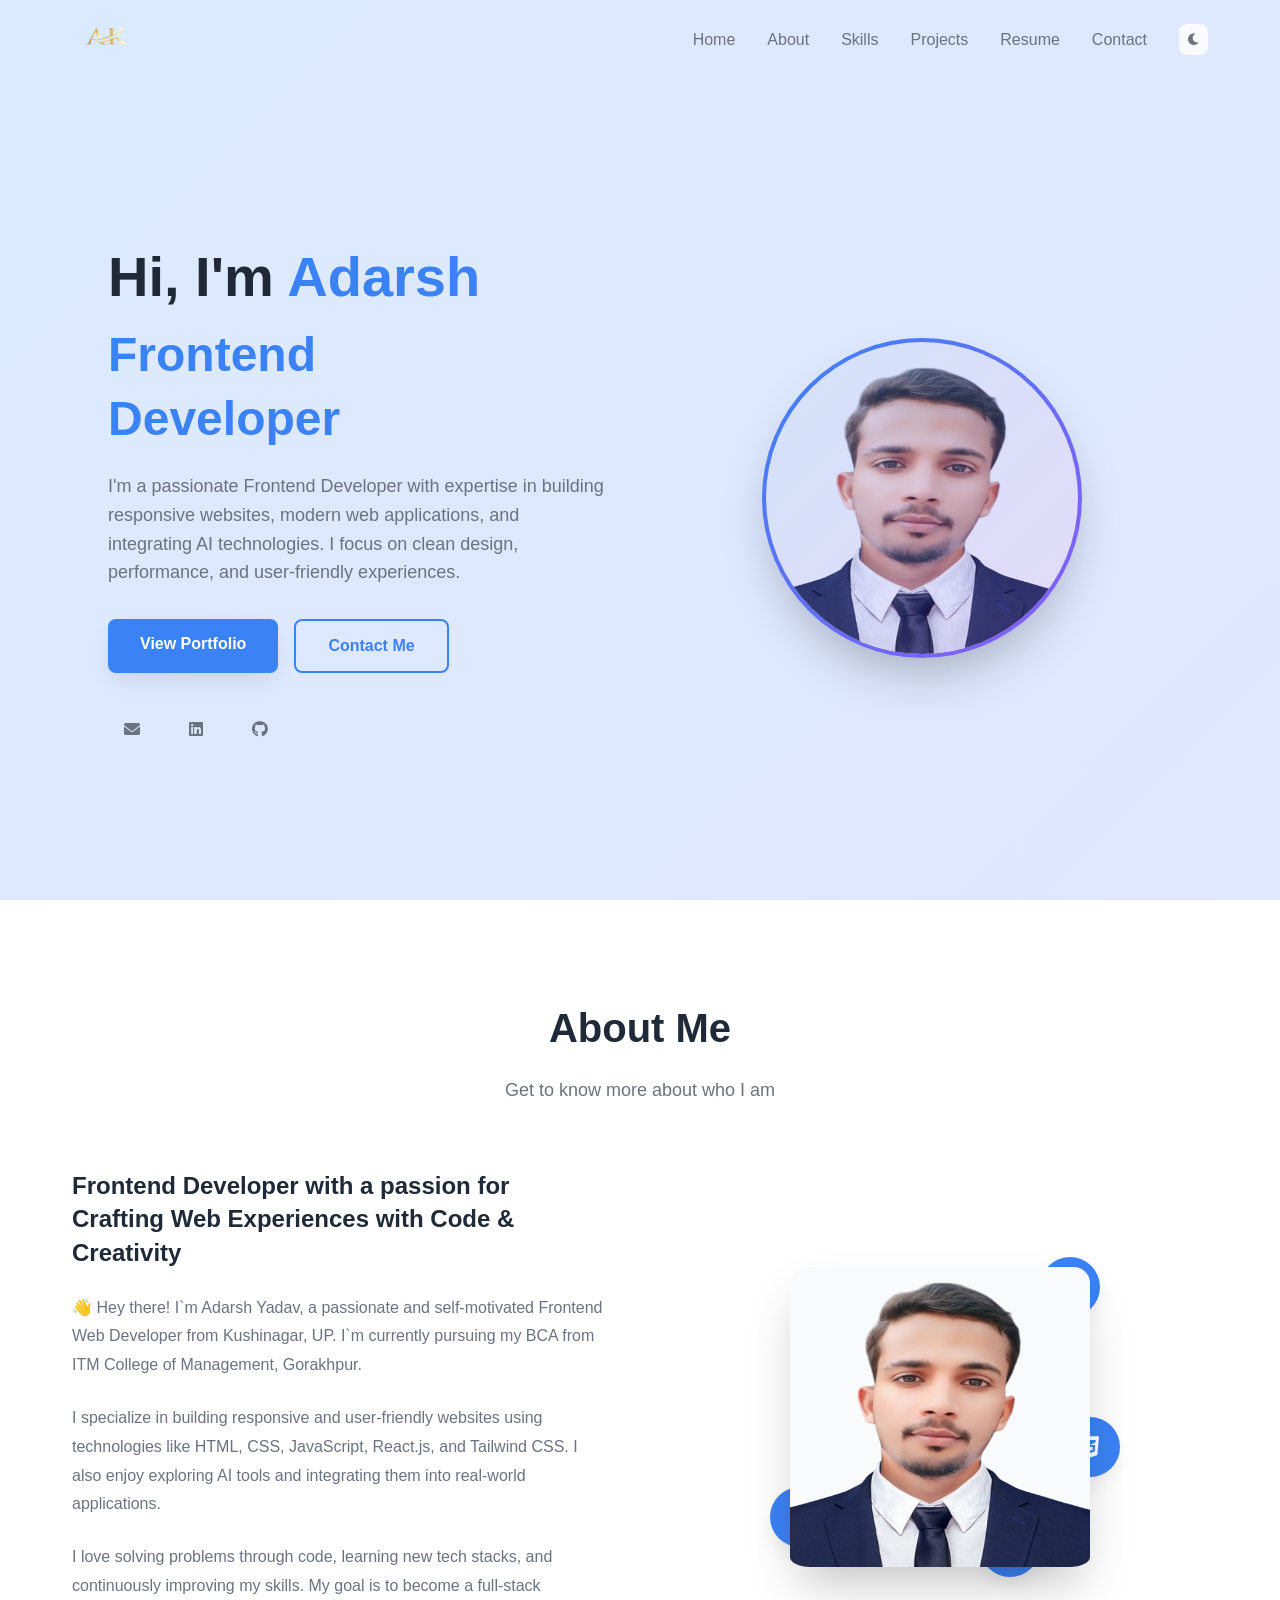
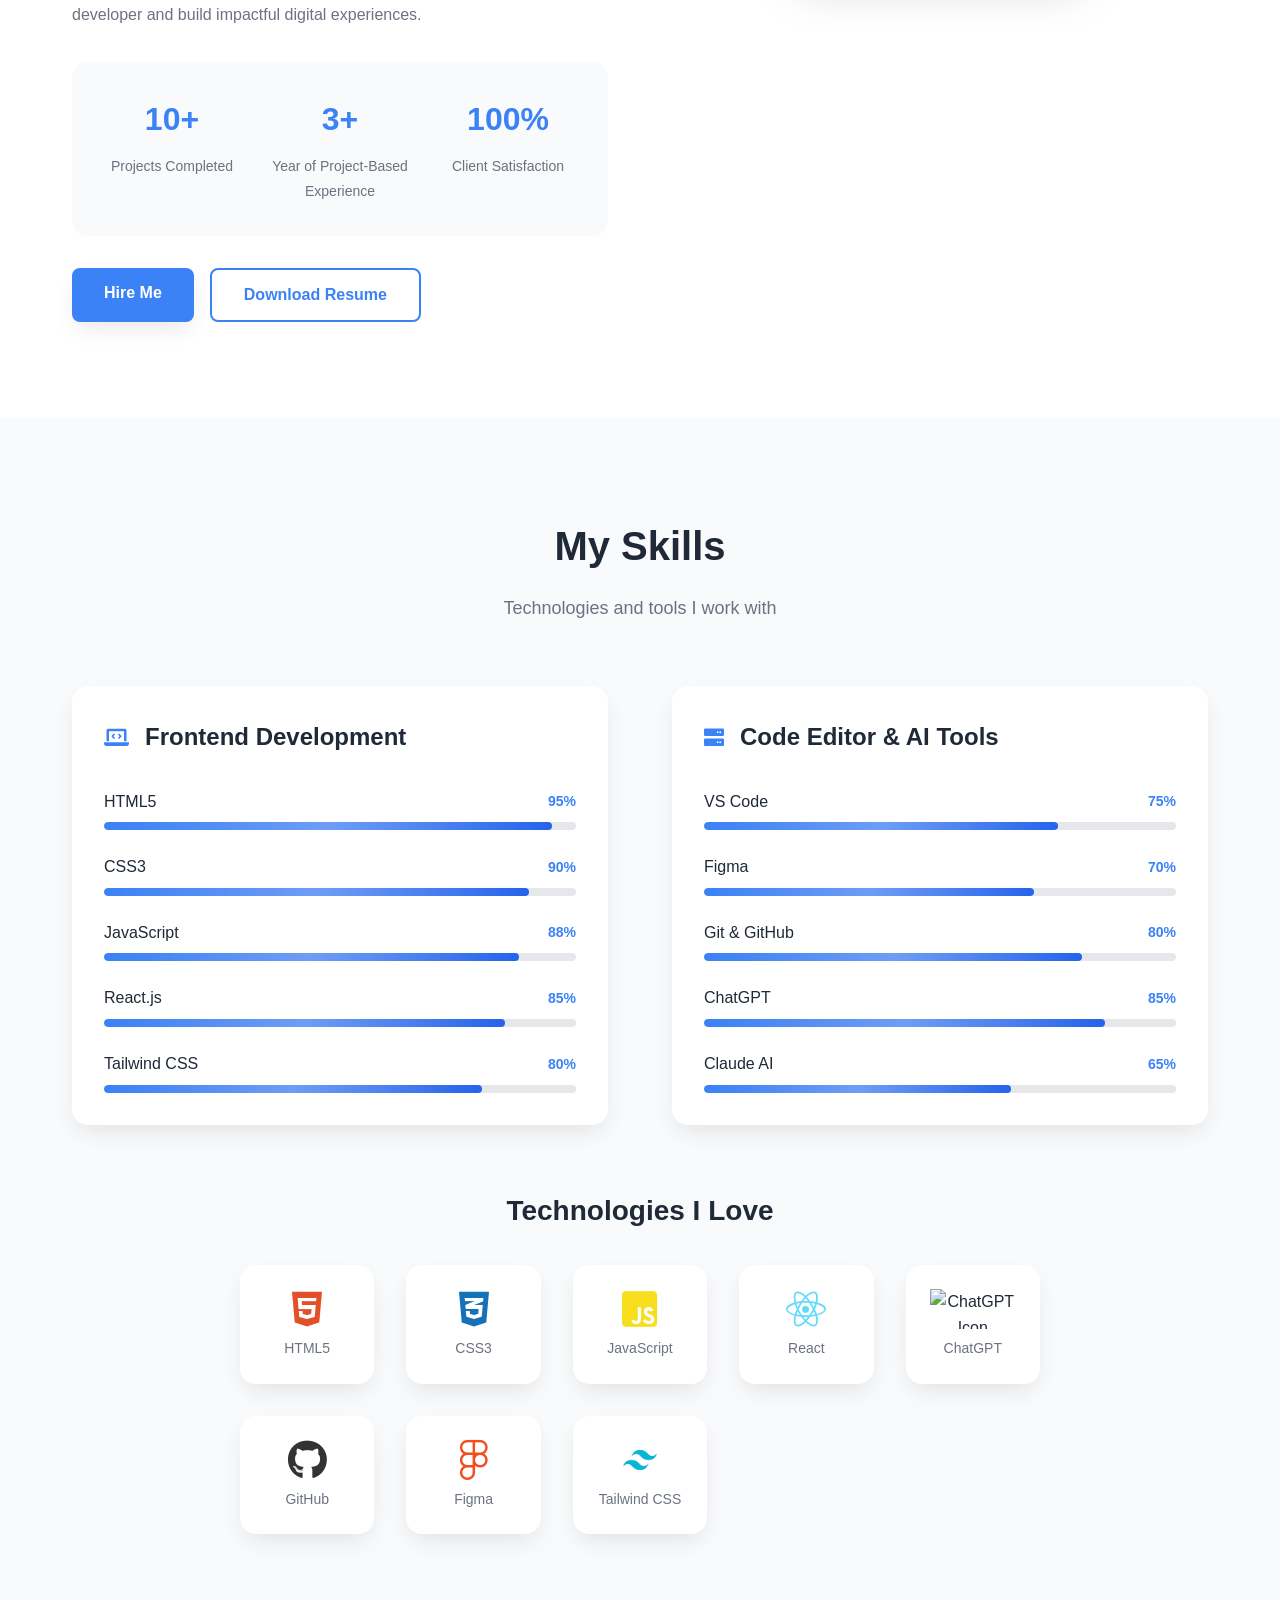
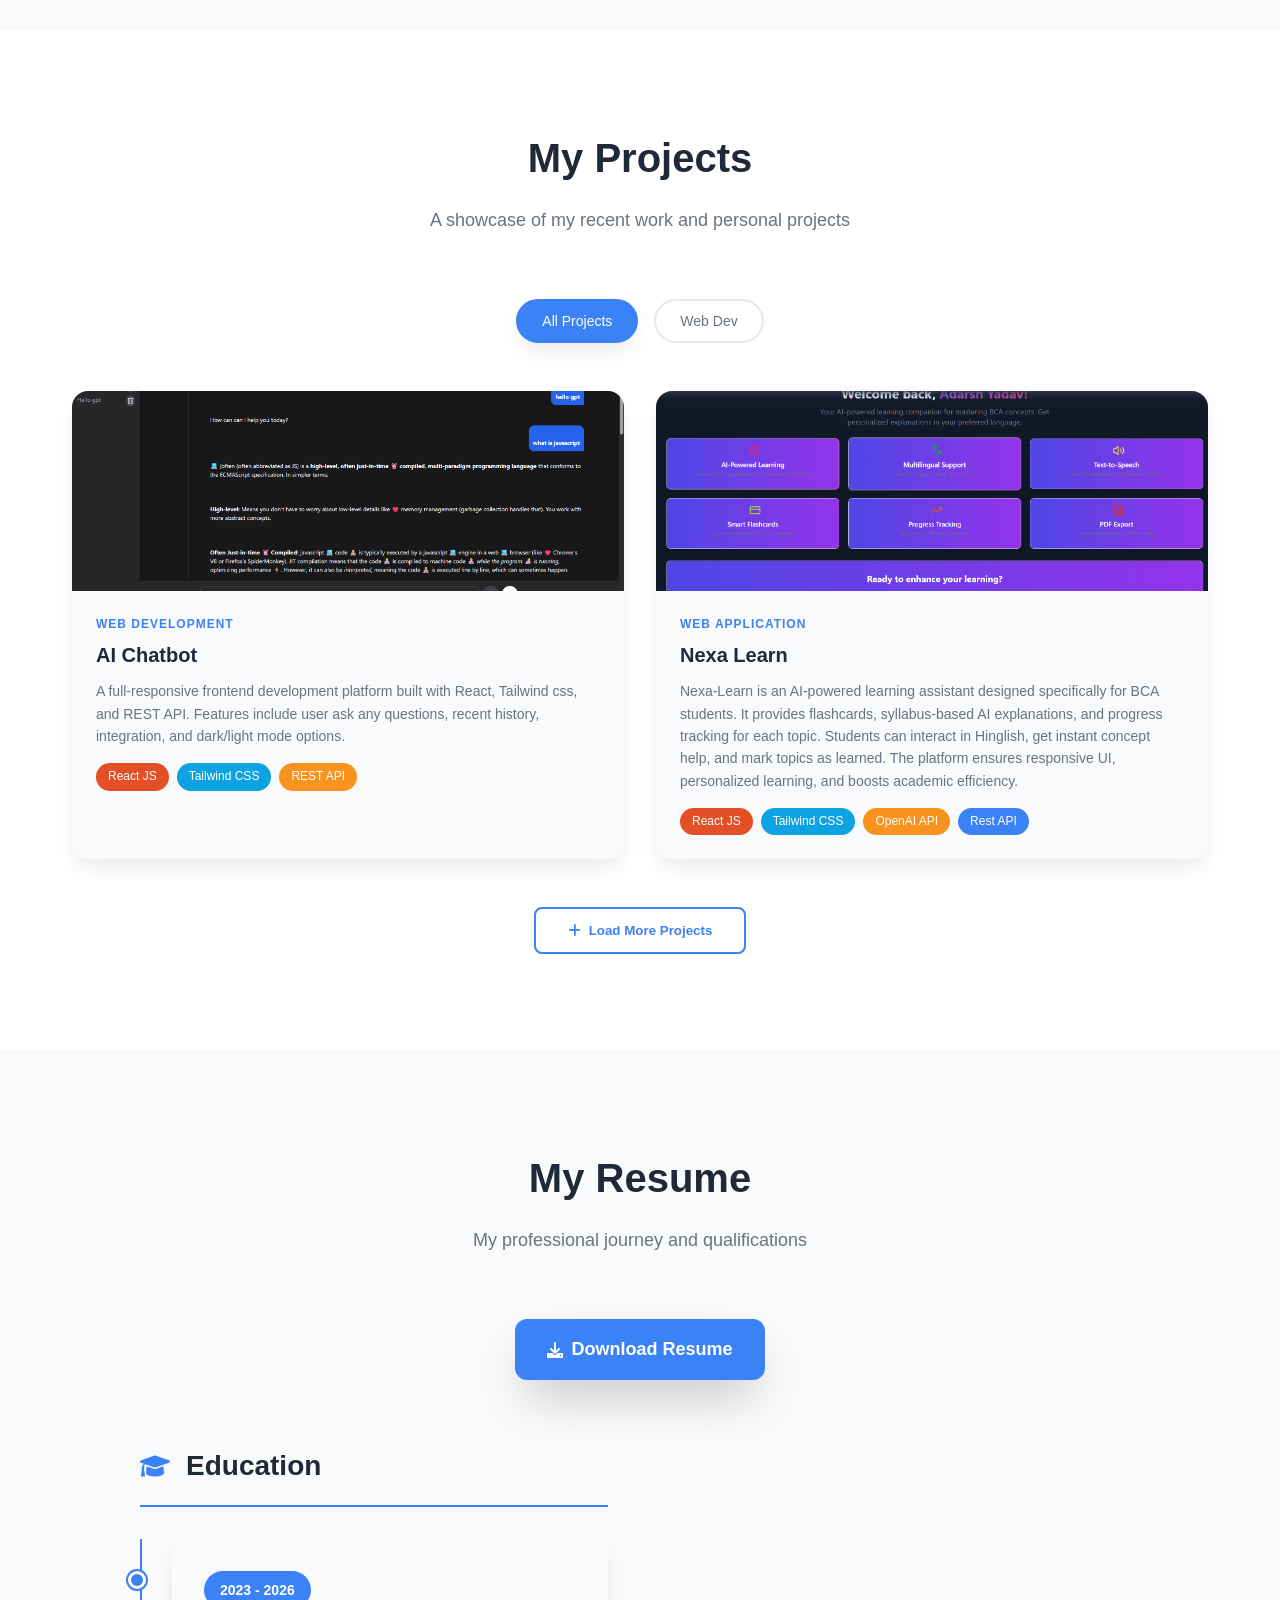
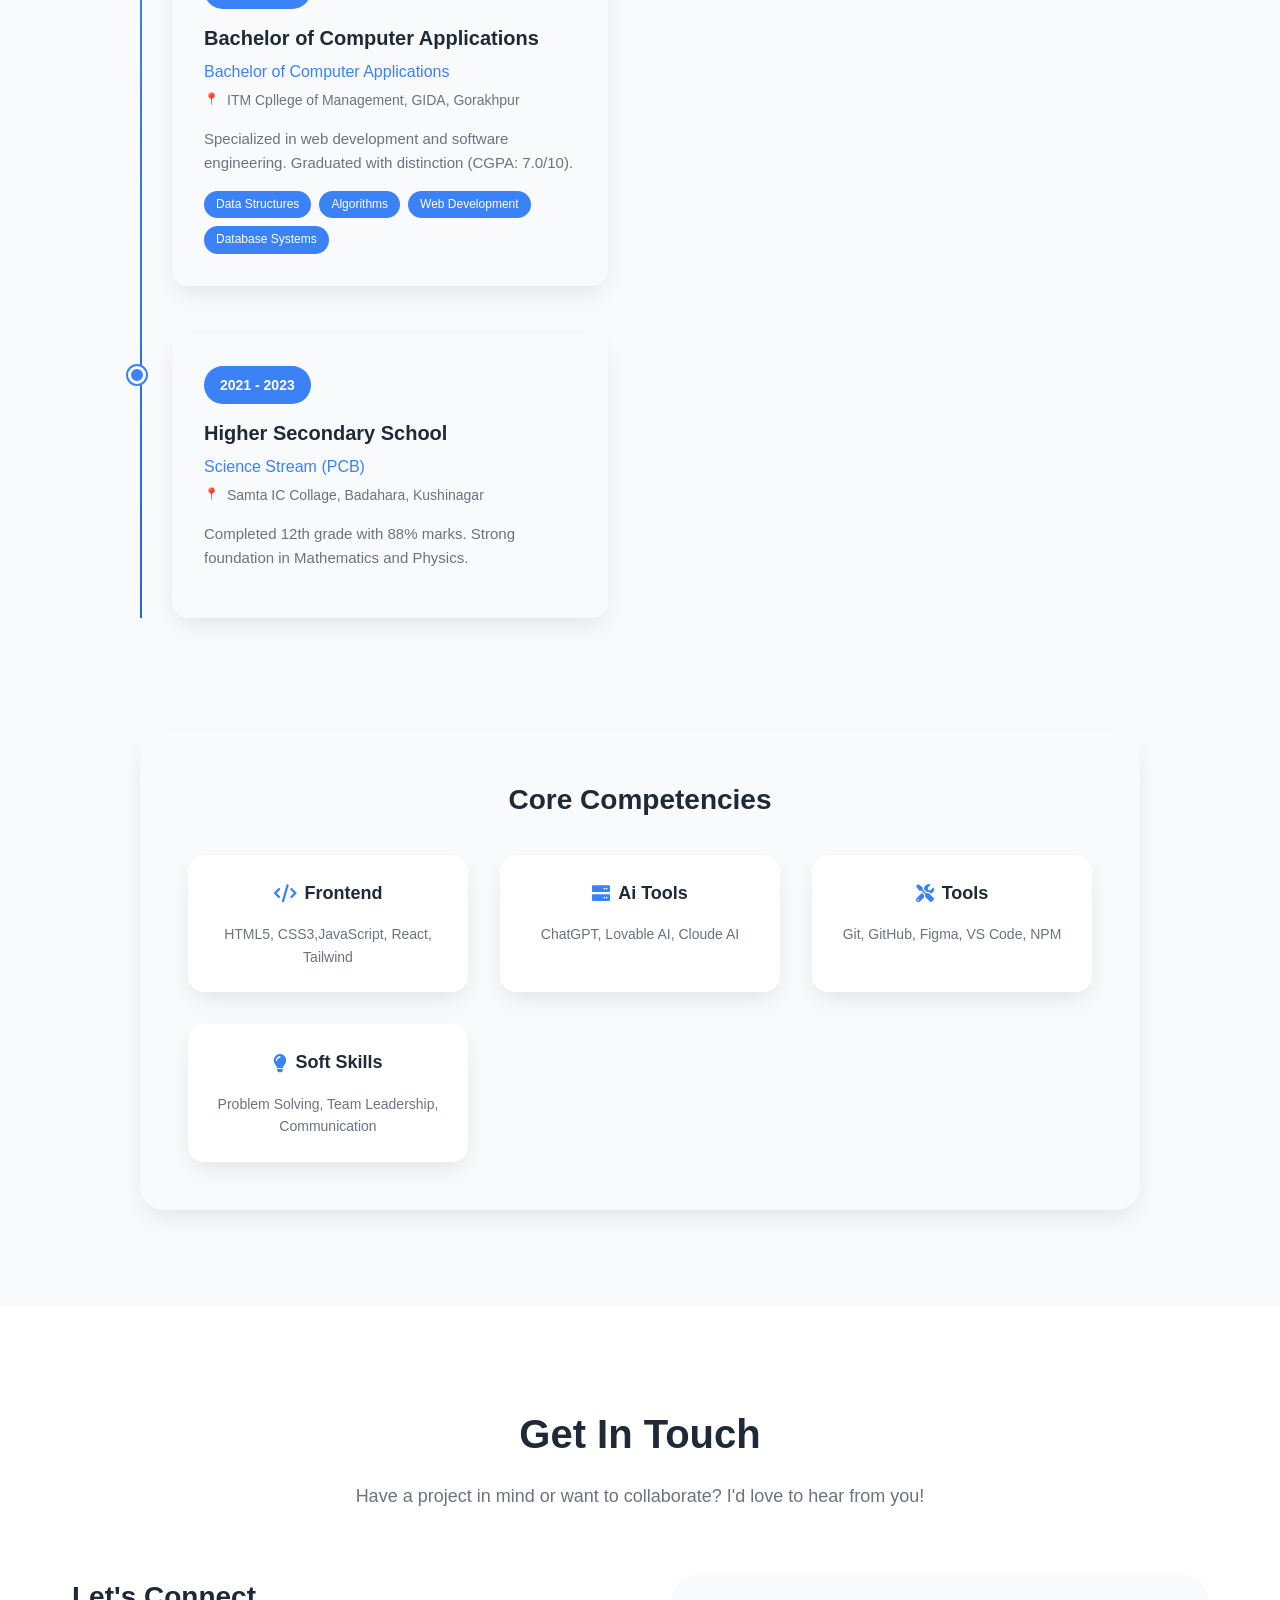
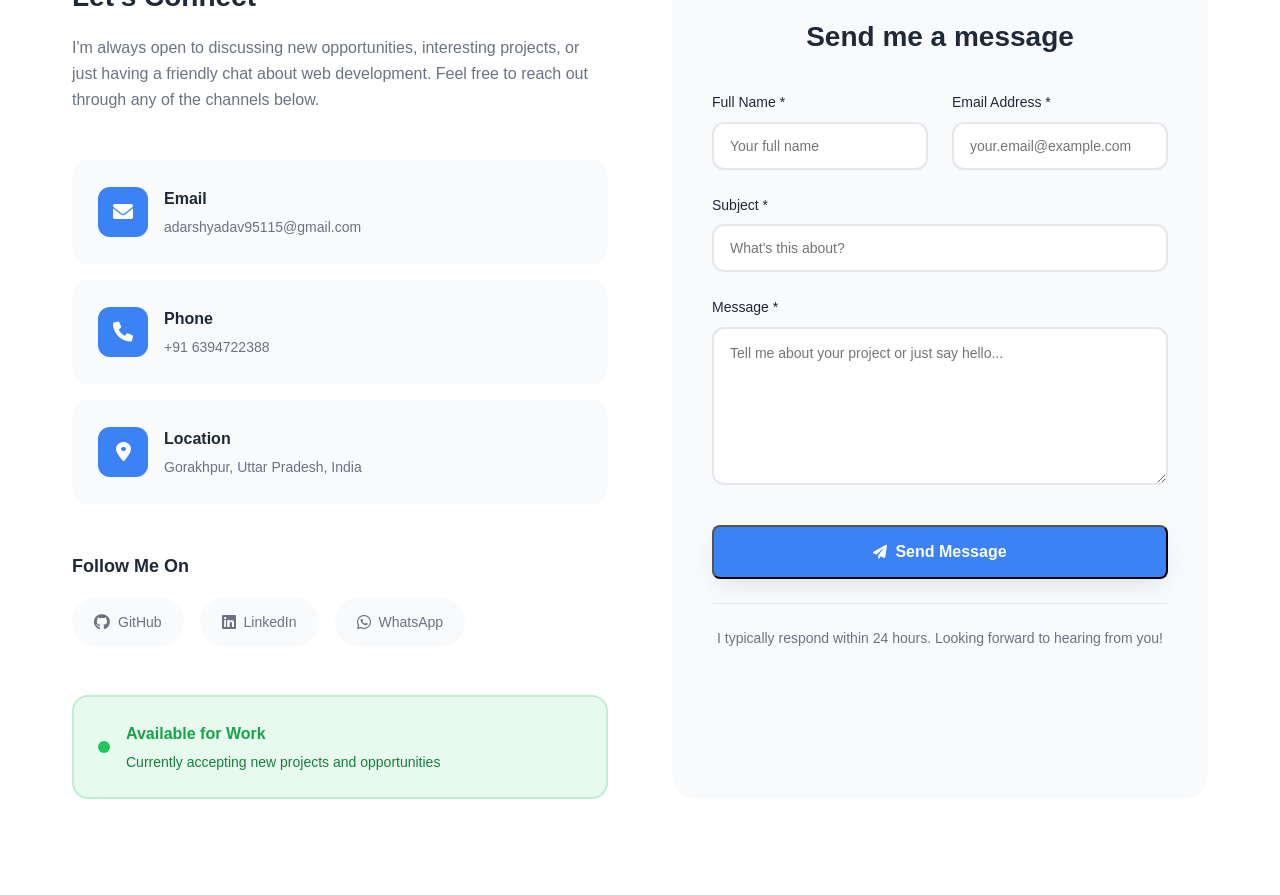
==== index.html @ dbc37533 "Resume update" ====
<!DOCTYPE html>
<html lang="en">
  <head>
    <meta charset="UTF-8" />
    <meta name="viewport" content="width=device-width, initial-scale=1.0" />
    <title>Adarsh Yadav - Frontend Developer</title>
    <link rel="stylesheet" href="styles.css" />
    <link
      href="https://cdnjs.cloudflare.com/ajax/libs/font-awesome/6.0.0/css/all.min.css"
      rel="stylesheet"
    />
  </head>
  <body>
    <!-- Header -->
    <header class="header" id="header">
      <nav class="nav container">
        <div class="nav-brand">
          <a href="#home">
            <img
              class="brand-image"
              src="Images/AK_LOGO_preview.png"
              alt="Brand"
            />
          </a>
        </div>

        <div class="nav-menu" id="nav-menu">
          <ul class="nav-list">
            <li class="nav-item"><a href="#home" class="nav-link">Home</a></li>
            <li class="nav-item">
              <a href="#about" class="nav-link">About</a>
            </li>
            <li class="nav-item">
              <a href="#skills" class="nav-link">Skills</a>
            </li>
            <li class="nav-item">
              <a href="#projects" class="nav-link">Projects</a>
            </li>
            <li class="nav-item">
              <a href="#resume" class="nav-link">Resume</a>
            </li>
            <li class="nav-item">
              <a href="#contact" class="nav-link">Contact</a>
            </li>
          </ul>

          <button class="theme-toggle" id="theme-toggle">
            <i class="fas fa-moon" id="theme-icon"></i>
          </button>
        </div>

        <div class="nav-toggle" id="nav-toggle">
          <i class="fas fa-bars"></i>
        </div>
      </nav>
    </header>

    <!-- Hero Section -->
    <section class="hero" id="home">
      <div class="hero-container container">
        <div class="hero-content">
          <div class="hero-text">
            <h1 class="hero-title">
              Hi, I'm <span class="text-primary">Adarsh</span>
            </h1>
            <h2 class="hero-subtitle" id="typing-container"></h2>

            <p class="hero-description">
              I'm a passionate Frontend Developer with expertise in building
              responsive websites, modern web applications, and integrating AI
              technologies. I focus on clean design, performance, and
              user-friendly experiences.
            </p>

            <div class="hero-buttons">
              <a href="#projects" class="btn btn-primary">View Portfolio</a>
              <a href="#contact" class="btn btn-outline">Contact Me</a>
            </div>

            <div class="social-links">
              <a
                href="mailto:adarshyadav95115@gmail.com"
                class="social-link"
                title="gmail me"
              >
                <i class="fas fa-envelope"></i>
              </a>
              <a
                href="https://linkedin.com/in/adarshyadav2006"
                class="social-link"
                title="view linkedin profile"
              >
                <i class="fab fa-linkedin"></i>
              </a>
              <a
                href="https://github.com/adrsy6394"
                class="social-link"
                title="view github profile"
              >
                <i class="fab fa-github"></i>
              </a>
            </div>
          </div>

          <div class="hero-image">
            <div class="profile-circle">
              <!-- <div class="avatar-placeholder">👨‍💻</div> -->
              <img
                class="profile-img"
                src="Images/adarsh_profile_image_preview.png"
                alt="Profile image"
              />
            </div>
          </div>
        </div>
      </div>
    </section>

    <!-- About Section -->
    <section class="about" id="about">
      <div class="container">
        <div class="section-header">
          <h2 class="section-title">About Me</h2>
          <p class="section-subtitle">Get to know more about who I am</p>
        </div>

        <div class="about-content">
          <div class="about-text">
            <h3 class="about-heading">
              Frontend Developer with a passion for Crafting Web Experiences
              with Code & Creativity
            </h3>

            <p class="about-description">
              👋 Hey there! I`m Adarsh Yadav, a passionate and self-motivated
              Frontend Web Developer from Kushinagar, UP. I`m currently pursuing
              my BCA from ITM College of Management, Gorakhpur.
            </p>

            <p class="about-description">
              I specialize in building responsive and user-friendly websites
              using technologies like HTML, CSS, JavaScript, React.js, and
              Tailwind CSS. I also enjoy exploring AI tools and integrating them
              into real-world applications.
            </p>

            <p class="about-description">
              I love solving problems through code, learning new tech stacks,
              and continuously improving my skills. My goal is to become a
              full-stack developer and build impactful digital experiences.
            </p>

            <div class="about-stats">
              <div class="stat-item">
                <span class="stat-number">10+</span>
                <span class="stat-label">Projects Completed</span>
              </div>
              <div class="stat-item">
                <span class="stat-number">3+</span>
                <span class="stat-label">
                  Year of Project-Based Experience</span
                >
              </div>
              <div class="stat-item">
                <span class="stat-number">100%</span>
                <span class="stat-label">Client Satisfaction</span>
              </div>
            </div>

            <div class="about-buttons">
              <a href="#contact" class="btn btn-primary">Hire Me</a>
              <a
                href="Images/Adarsh_Frontend_Developer_Resume.pdf"
                class="btn btn-outline"
                >Download Resume</a
              >
            </div>
          </div>

          <div class="about-image">
            <div class="about-img-container">
              <div class="about-avatar">
                <!-- <div class="avatar-placeholder">🧑‍💼</div> -->
                <img
                  class="avatar-placeholder"
                  src="Images/adarsh_profile_image_preview.png"
                  alt="Profile photo"
                />
              </div>
              <div class="about-decoration">
                <div class="floating-element element-1">
                  <i class="fab fa-react"></i>
                </div>
                <div class="floating-element element-2">
                  <i class="fab fa-js-square"></i>
                </div>
                <div class="floating-element element-3">
                  <i class="fab fa-css3-alt"></i>
                </div>
                <div class="floating-element element-4">
                  <i class="fa fa-html5"></i>
                </div>
              </div>
            </div>
          </div>
        </div>
      </div>
    </section>

    <!-- Skills Section -->
    <section class="skills" id="skills">
      <div class="container">
        <div class="section-header">
          <h2 class="section-title">My Skills</h2>
          <p class="section-subtitle">Technologies and tools I work with</p>
        </div>

        <div class="skills-content">
          <!-- Frontend Skills -->
          <div class="skills-category">
            <h3 class="category-title">
              <i class="fas fa-laptop-code"></i>
              Frontend Development
            </h3>

            <div class="skills-list">
              <div class="skill-item">
                <div class="skill-header">
                  <span class="skill-name">HTML5</span>
                  <span class="skill-percentage">95%</span>
                </div>
                <div class="skill-bar">
                  <div class="skill-progress" data-progress="95"></div>
                </div>
              </div>

              <div class="skill-item">
                <div class="skill-header">
                  <span class="skill-name">CSS3</span>
                  <span class="skill-percentage">90%</span>
                </div>
                <div class="skill-bar">
                  <div class="skill-progress" data-progress="90"></div>
                </div>
              </div>

              <div class="skill-item">
                <div class="skill-header">
                  <span class="skill-name">JavaScript</span>
                  <span class="skill-percentage">88%</span>
                </div>
                <div class="skill-bar">
                  <div class="skill-progress" data-progress="88"></div>
                </div>
              </div>

              <div class="skill-item">
                <div class="skill-header">
                  <span class="skill-name">React.js</span>
                  <span class="skill-percentage">85%</span>
                </div>
                <div class="skill-bar">
                  <div class="skill-progress" data-progress="85"></div>
                </div>
              </div>

              <div class="skill-item">
                <div class="skill-header">
                  <span class="skill-name">Tailwind CSS</span>
                  <span class="skill-percentage">80%</span>
                </div>
                <div class="skill-bar">
                  <div class="skill-progress" data-progress="80"></div>
                </div>
              </div>
            </div>
          </div>

          <!-- Backend & Tools -->
          <div class="skills-category">
            <h3 class="category-title">
              <i class="fas fa-server"></i>
              Code Editor & AI Tools
            </h3>

            <div class="skills-list">
              <div class="skill-item">
                <div class="skill-header">
                  <span class="skill-name">VS Code </span>
                  <span class="skill-percentage">75%</span>
                </div>
                <div class="skill-bar">
                  <div class="skill-progress" data-progress="75"></div>
                </div>
              </div>

              <div class="skill-item">
                <div class="skill-header">
                  <span class="skill-name">Figma</span>
                  <span class="skill-percentage">70%</span>
                </div>
                <div class="skill-bar">
                  <div class="skill-progress" data-progress="70"></div>
                </div>
              </div>

              <div class="skill-item">
                <div class="skill-header">
                  <span class="skill-name">Git & GitHub</span>
                  <span class="skill-percentage">80%</span>
                </div>
                <div class="skill-bar">
                  <div class="skill-progress" data-progress="80"></div>
                </div>
              </div>

              <div class="skill-item">
                <div class="skill-header">
                  <span class="skill-name">ChatGPT</span>
                  <span class="skill-percentage">85%</span>
                </div>
                <div class="skill-bar">
                  <div class="skill-progress" data-progress="85"></div>
                </div>
              </div>

              <div class="skill-item">
                <div class="skill-header">
                  <span class="skill-name">Claude AI</span>
                  <span class="skill-percentage">65%</span>
                </div>
                <div class="skill-bar">
                  <div class="skill-progress" data-progress="65"></div>
                </div>
              </div>
            </div>
          </div>
        </div>

        <!-- Tech Stack Icons -->
        <div class="tech-stack">
          <h3 class="tech-stack-title">Technologies I Love</h3>
          <div class="tech-icons">
            <div class="tech-icon">
              <i class="fab fa-html5"></i>
              <span>HTML5</span>
            </div>
            <div class="tech-icon">
              <i class="fab fa-css3-alt"></i>
              <span>CSS3</span>
            </div>
            <div class="tech-icon">
              <i class="fab fa-js-square"></i>
              <span>JavaScript</span>
            </div>
            <div class="tech-icon">
              <i class="fab fa-react"></i>
              <span>React</span>
            </div>
            <div class="tech-icon">
              <!-- <i class="fas fa-robot"></i> -->
              <img
                src="https://upload.wikimedia.org/wikipedia/commons/0/04/ChatGPT_logo.svg"
                alt="ChatGPT Icon"
                style="height: 40px"
              />

              <span>ChatGPT</span>
            </div>
            <div class="tech-icon">
              <i class="fab fa-github"></i>
              <span>GitHub</span>
            </div>
            <div class="tech-icon">
              <i class="fab fa-figma"></i>
              <span>Figma</span>
            </div>
            <div class="tech-icon">
              <!-- <i class="fab fa-bootstrap"></i> -->
              <img
                src="Images/tailwind-css-logo-removebg-preview.png"
                alt="Tailwind CSS Logo"
                style="height: 40px; background: transparent"
              />
              <span>Tailwind CSS</span>
            </div>
          </div>
        </div>
      </div>
    </section>

    <!-- Projects Section -->
    <section class="projects" id="projects">
      <div class="container">
        <div class="section-header">
          <h2 class="section-title">My Projects</h2>
          <p class="section-subtitle">
            A showcase of my recent work and personal projects
          </p>
        </div>

        <!-- Project Filter -->
        <div class="project-filters">
          <button class="filter-btn active" data-filter="all">
            All Projects
          </button>
          <button class="filter-btn" data-filter="web">Web Dev</button>
          <!-- <button class="filter-btn" data-filter="mobile">Mobile</button>
          <button class="filter-btn" data-filter="ui">UI/UX</button> -->
        </div>

        <!-- Projects Grid -->
        <div class="projects-grid">
          <!-- Project 1 -->
          <div class="project-card" data-category="web">
            <div class="project-image">
              <img
                src="Images/Screenshot 2025-07-17 115925.png"
                alt="chatbot"
                loading="lazy"
              />
              <div class="project-overlay">
                <div class="project-links">
                  <a
                    href="https://jinny-bot.vercel.app/"
                    class="project-link"
                    title="View Demo"
                  >
                    <i class="fas fa-external-link-alt"></i>
                  </a>
                  <a
                    href="https://github.com/adrsy6394/jinny-bot"
                    class="project-link"
                    title="View Code"
                  >
                    <i class="fab fa-github"></i>
                  </a>
                </div>
              </div>
            </div>
            <div class="project-info">
              <div class="project-category">Web Development</div>
              <h3 class="project-title">AI Chatbot</h3>
              <p class="project-description">
                A full-responsive frontend development platform built with
                React, Tailwind css, and REST API. Features include user ask any
                questions, recent history, integration, and dark/light mode
                options.
              </p>
              <div class="project-tech">
                <span class="tech-tag">React JS</span>
                <span class="tech-tag">Tailwind CSS</span>
                <span class="tech-tag">REST API</span>
              </div>
            </div>
          </div>

          <!-- Project 2  -->
          <div class="project-card" data-category="web">
            <div class="project-image">
              <img
                src="Images\Screenshot 2025-08-03 180333.png"
                alt="Task Management App"
                loading="lazy"
              />
              <div class="project-overlay">
                <div class="project-links">
                  <a
                    href="https://nexa-learn-fawn.vercel.app/"
                    class="project-link"
                    title="View Demo"
                  >
                    <i class="fas fa-external-link-alt"></i>
                  </a>
                  <a
                    href="https://github.com/adrsy6394/nexa-learn"
                    class="project-link"
                    title="View Code"
                  >
                    <i class="fab fa-github"></i>
                  </a>
                </div>
              </div>
            </div>
            <div class="project-info">
              <div class="project-category">Web Application</div>
              <h3 class="project-title">Nexa Learn</h3>
              <p class="project-description">
                Nexa-Learn is an AI-powered learning assistant designed
                specifically for BCA students. It provides flashcards,
                syllabus-based AI explanations, and progress tracking for each
                topic. Students can interact in Hinglish, get instant concept
                help, and mark topics as learned. The platform ensures
                responsive UI, personalized learning, and boosts academic
                efficiency.
              </p>
              <div class="project-tech">
                <span class="tech-tag">React JS</span>

                <span class="tech-tag">Tailwind CSS</span>
                <span class="tech-tag">OpenAI API</span>
                <span class="tech-tag">Rest API</span>
              </div>
            </div>
          </div>

          <!-- Project 3 -->
          <!-- <div class="project-card" data-category="mobile">
            <div class="project-image">
              <img
                src="https://images.unsplash.com/photo-1488590528505-98d2b5aba04b?w=600&h=400&fit=crop&crop=center"
                alt="Weather App"
                loading="lazy"
              />
              <div class="project-overlay">
                <div class="project-links">
                  <a href="#" class="project-link" title="View Demo">
                    <i class="fas fa-external-link-alt"></i>
                  </a>
                  <a href="#" class="project-link" title="View Code">
                    <i class="fab fa-github"></i>
                  </a>
                </div>
              </div>
            </div>
            <div class="project-info">
              <div class="project-category">Mobile App</div>
              <h3 class="project-title">Weather Forecast App</h3>
              <p class="project-description">
                A responsive weather application with location-based forecasts,
                interactive maps, and detailed weather analytics.
              </p>
              <div class="project-tech">
                <span class="tech-tag">React Native</span>
                <span class="tech-tag">API Integration</span>
                <span class="tech-tag">Maps</span>
                <span class="tech-tag">Charts</span>
              </div>
            </div>
          </div> -->

          <!-- Project 4 -->
          <!-- <div class="project-card" data-category="ui">
            <div class="project-image">
              <img
                src="https://images.unsplash.com/photo-1460925895917-afdab827c52f?w=600&h=400&fit=crop&crop=center"
                alt="Design System"
                loading="lazy"
              />
              <div class="project-overlay">
                <div class="project-links">
                  <a href="#" class="project-link" title="View Demo">
                    <i class="fas fa-external-link-alt"></i>
                  </a>
                  <a href="#" class="project-link" title="View Code">
                    <i class="fab fa-github"></i>
                  </a>
                </div>
              </div>
            </div>
            <div class="project-info">
              <div class="project-category">UI/UX Design</div>
              <h3 class="project-title">Component Design System</h3>
              <p class="project-description">
                A comprehensive design system with reusable components, style
                guide, and documentation for consistent UI development.
              </p>
              <div class="project-tech">
                <span class="tech-tag">Figma</span>
                <span class="tech-tag">Storybook</span>
                <span class="tech-tag">CSS</span>
                <span class="tech-tag">Documentation</span>
              </div>
            </div>
          </div> -->

          <!-- Project 5 -->
          <!-- <div class="project-card" data-category="web">
            <div class="project-image">
              <img
                src="https://images.unsplash.com/photo-1498050108023-c5249f4df085?w=600&h=400&fit=crop&crop=center"
                alt="Portfolio Website"
                loading="lazy"
              />
              <div class="project-overlay">
                <div class="project-links">
                  <a href="#" class="project-link" title="View Demo">
                    <i class="fas fa-external-link-alt"></i>
                  </a>
                  <a href="#" class="project-link" title="View Code">
                    <i class="fab fa-github"></i>
                  </a>
                </div>
              </div>
            </div>
            <div class="project-info">
              <div class="project-category">Web Development</div>
              <h3 class="project-title">Creative Portfolio</h3>
              <p class="project-description">
                A modern, responsive portfolio website with smooth animations,
                dark mode support, and optimized performance.
              </p>
              <div class="project-tech">
                <span class="tech-tag">HTML5</span>
                <span class="tech-tag">CSS3</span>
                <span class="tech-tag">JavaScript</span>
                <span class="tech-tag">GSAP</span>
              </div>
            </div>
          </div> -->

          <!-- Project 6 -->
          <!-- <div class="project-card" data-category="mobile">
            <div class="project-image">
              <img
                src="https://images.unsplash.com/photo-1461749280684-dccba630e2f6?w=600&h=400&fit=crop&crop=center"
                alt="Fitness Tracker"
                loading="lazy"
              />
              <div class="project-overlay">
                <div class="project-links">
                  <a href="#" class="project-link" title="View Demo">
                    <i class="fas fa-external-link-alt"></i>
                  </a>
                  <a href="#" class="project-link" title="View Code">
                    <i class="fab fa-github"></i>
                  </a>
                </div>
              </div>
            </div>
            <div class="project-info">
              <div class="project-category">Mobile App</div>
              <h3 class="project-title">Fitness Tracker</h3>
              <p class="project-description">
                A comprehensive fitness tracking app with workout plans,
                progress monitoring, and social features for motivation.
              </p>
              <div class="project-tech">
                <span class="tech-tag">React Native</span>
                <span class="tech-tag">Firebase</span>
                <span class="tech-tag">Health Kit</span>
                <span class="tech-tag">Charts</span>
              </div>
            </div>
          </div> -->
        </div>

        <!-- Load More Button -->
        <div class="projects-actions">
          <button class="btn btn-outline load-more-btn">
            <i class="fas fa-plus"></i>
            Load More Projects
          </button>
        </div>
      </div>
    </section>

    <!-- Resume Section -->
    <section class="resume" id="resume">
      <div class="container">
        <div class="section-header">
          <h2 class="section-title">My Resume</h2>
          <p class="section-subtitle">
            My professional journey and qualifications
          </p>
        </div>

        <div class="resume-content">
          <!-- Download CV Button -->
          <div class="resume-download">
            <a
              download="AdarshYadavResume.pdf"
              href="Images\Adarsh_Frontend_Developer_Resume.pdf"
              class="btn btn-primary download-cv-btn"
            >
              <i class="fas fa-download"></i>
              Download Resume
            </a>
          </div>

          <!-- Timeline -->
          <div class="resume-timeline">
            <!-- Education Section -->
            <div class="timeline-section">
              <h3 class="timeline-section-title">
                <i class="fas fa-graduation-cap"></i>
                Education
              </h3>

              <div class="timeline">
                <div class="timeline-item">
                  <div class="timeline-date">2023 - 2026</div>
                  <div class="timeline-content">
                    <h4 class="timeline-title">
                      Bachelor of Computer Applications
                    </h4>
                    <p class="timeline-subtitle">
                      Bachelor of Computer Applications
                    </p>
                    <p class="timeline-location">
                      ITM Cpllege of Management, GIDA, Gorakhpur
                    </p>
                    <p class="timeline-description">
                      Specialized in web development and software engineering.
                      Graduated with distinction (CGPA: 7.0/10).
                    </p>
                    <div class="timeline-highlights">
                      <span class="highlight-tag">Data Structures</span>
                      <span class="highlight-tag">Algorithms</span>
                      <span class="highlight-tag">Web Development</span>
                      <span class="highlight-tag">Database Systems</span>
                    </div>
                  </div>
                </div>

                <div class="timeline-item">
                  <div class="timeline-date">2021 - 2023</div>
                  <div class="timeline-content">
                    <h4 class="timeline-title">Higher Secondary School</h4>
                    <p class="timeline-subtitle">Science Stream (PCB)</p>
                    <p class="timeline-location">
                      Samta IC Collage, Badahara, Kushinagar
                    </p>
                    <p class="timeline-description">
                      Completed 12th grade with 88% marks. Strong foundation in
                      Mathematics and Physics.
                    </p>
                  </div>
                </div>
              </div>
            </div>
          </div>

          <!-- Skills Summary -->
          <div class="resume-skills-summary">
            <h3 class="skills-summary-title">Core Competencies</h3>
            <div class="skills-summary-grid">
              <div class="skill-category-summary">
                <h4><i class="fas fa-code"></i> Frontend</h4>
                <p>HTML5, CSS3,JavaScript, React, Tailwind</p>
              </div>
              <div class="skill-category-summary">
                <h4><i class="fas fa-server"></i> Ai Tools</h4>
                <p>ChatGPT, Lovable AI, Cloude AI</p>
              </div>
              <div class="skill-category-summary">
                <h4><i class="fas fa-tools"></i> Tools</h4>
                <p>Git, GitHub, Figma, VS Code, NPM</p>
              </div>
              <div class="skill-category-summary">
                <h4><i class="fas fa-lightbulb"></i> Soft Skills</h4>
                <p>Problem Solving, Team Leadership, Communication</p>
              </div>
            </div>
          </div>
        </div>
      </div>
    </section>

    <!-- Contact Section -->
    <section class="contact" id="contact">
      <div class="container">
        <div class="section-header">
          <h2 class="section-title">Get In Touch</h2>
          <p class="section-subtitle">
            Have a project in mind or want to collaborate? I'd love to hear from
            you!
          </p>
        </div>

        <div class="contact-content">
          <!-- Contact Information -->
          <div class="contact-info">
            <div class="contact-intro">
              <h3 class="contact-intro-title">Let's Connect</h3>
              <p class="contact-intro-text">
                I'm always open to discussing new opportunities, interesting
                projects, or just having a friendly chat about web development.
                Feel free to reach out through any of the channels below.
              </p>
            </div>

            <!-- Contact Info Cards -->
            <div class="contact-info-cards">
              <a
                href="mailto:adarshyadav95115@gmail.com"
                class="contact-info-card"
              >
                <div class="contact-icon">
                  <i class="fas fa-envelope"></i>
                </div>
                <div class="contact-details">
                  <h4 class="contact-title">Email</h4>
                  <p class="contact-text">adarshyadav95115@gmail.com</p>
                </div>
              </a>

              <a href="tel:+916394722388" class="contact-info-card">
                <div class="contact-icon">
                  <i class="fas fa-phone"></i>
                </div>
                <div class="contact-details">
                  <h4 class="contact-title">Phone</h4>
                  <p class="contact-text">+91 6394722388</p>
                </div>
              </a>

              <div class="contact-info-card">
                <div class="contact-icon">
                  <i class="fas fa-map-marker-alt"></i>
                </div>
                <div class="contact-details">
                  <h4 class="contact-title">Location</h4>
                  <p class="contact-text">Gorakhpur, Uttar Pradesh, India</p>
                </div>
              </div>
            </div>

            <!-- Social Links -->
            <div class="contact-social">
              <h4 class="contact-social-title">Follow Me On</h4>
              <div class="contact-social-links">
                <a
                  href="https://github.com/adrsy6394"
                  class="contact-social-link github"
                  target="_blank"
                  rel="noopener noreferrer"
                >
                  <i class="fab fa-github"></i>
                  <span>GitHub</span>
                </a>
                <a
                  href="https://linkedin.com/in/adarshyadav2006"
                  class="contact-social-link linkedin"
                  target="_blank"
                  rel="noopener noreferrer"
                >
                  <i class="fab fa-linkedin"></i>
                  <span>LinkedIn</span>
                </a>
                <a
                  href="https://wa.me/916394722388"
                  class="contact-social-link whatsapp"
                  target="_blank"
                  rel="noopener noreferrer"
                >
                  <i class="fab fa-whatsapp"></i>
                  <span>WhatsApp</span>
                </a>
              </div>
            </div>

            <!-- Availability Status -->
            <div class="availability-status">
              <div class="status-indicator">
                <div class="status-dot"></div>
                <div class="status-text">
                  <h4 class="status-title">Available for Work</h4>
                  <p class="status-description">
                    Currently accepting new projects and opportunities
                  </p>
                </div>
              </div>
            </div>
          </div>

          <!-- Contact Form -->
          <div class="contact-form-container">
            <h3 class="contact-form-title">Send me a message</h3>

            <form class="contact-form" id="contact-form">
              <div class="form-row">
                <div class="form-group">
                  <label for="name" class="form-label">Full Name *</label>
                  <input
                    type="text"
                    id="name"
                    name="name"
                    class="form-input"
                    placeholder="Your full name"
                    required
                  />
                </div>

                <div class="form-group">
                  <label for="email" class="form-label">Email Address *</label>
                  <input
                    type="email"
                    id="email"
                    name="email"
                    class="form-input"
                    placeholder="your.email@example.com"
                    required
                  />
                </div>
              </div>

              <div class="form-group">
                <label for="subject" class="form-label">Subject *</label>
                <input
                  type="text"
                  id="subject"
                  name="subject"
                  class="form-input"
                  placeholder="What's this about?"
                  required
                />
              </div>

              <div class="form-group">
                <label for="message" class="form-label">Message *</label>
                <textarea
                  id="message"
                  name="message"
                  class="form-textarea"
                  rows="6"
                  placeholder="Tell me about your project or just say hello..."
                  required
                ></textarea>
              </div>

              <button type="submit" class="btn btn-primary form-submit-btn">
                <i class="fas fa-paper-plane"></i>
                Send Message
              </button>
            </form>

            <div class="form-footer">
              <p class="form-footer-text">
                I typically respond within 24 hours. Looking forward to hearing
                from you!
              </p>
            </div>
          </div>
        </div>
      </div>
    </section>

    <!-- EmailJS SDK -->
    <script src="https://cdn.jsdelivr.net/npm/emailjs-com@3/dist/email.min.js"></script>
    <script>
      (function () {
        emailjs.init("of1_JRTCzi8LfATGO");
      })();
    </script>

    <script src="script.js"></script>
  </body>
</html>
---- styles.css ----
:root {
    --primary-color: #3b82f6;
    --primary-hover: #2563eb;
    --text-primary: #1f2937;
    --text-secondary: #6b7280;
    --bg-primary: #ffffff;
    --bg-secondary: #f9fafb;
    --bg-gradient-start: #dbeafe;
    --bg-gradient-end: #e0e7ff;
    --border-color: #e5e7eb;
    --shadow: 0 10px 25px -5px rgba(0, 0, 0, 0.1);
    --shadow-lg: 0 25px 50px -12px rgba(0, 0, 0, 0.25);
}

[data-theme="dark"] {
    --text-primary: #f9fafb;
    --text-secondary: #d1d5db;
    --bg-primary: #111827;
    --bg-secondary: #1f2937;
    --bg-gradient-start: #1f2937;
    --bg-gradient-end: #374151;
    --border-color: #374151;
    --shadow: 0 10px 25px -5px rgba(0, 0, 0, 0.3);
    --shadow-lg: 0 25px 50px -12px rgba(0, 0, 0, 0.5);
}

/* Reset and base styles */
* {
    margin: 0;
    padding: 0;
    box-sizing: border-box;
}

body {
    font-family: 'Inter', -apple-system, BlinkMacSystemFont, sans-serif;
    line-height: 1.6;
    color: var(--text-primary);
    background-color: var(--bg-primary);
    transition: all 0.3s ease;
}

.container {
    max-width: 1200px;
    margin: 0 auto;
    padding: 0 2rem;
}

/* Header */
.header {
    position: fixed;
    top: 0;
    left: 0;
    width: 100%;
    z-index: 1000;
    transition: all 0.3s ease;
}

.header.scrolled {
    background: rgba(255, 255, 255, 0.95);
    backdrop-filter: blur(10px);
    box-shadow: var(--shadow);
}

[data-theme="dark"] .header.scrolled {
    background: rgba(17, 24, 39, 0.95);
}

.nav {
    display: flex;
    justify-content: space-between;
    align-items: center;
    padding: 1rem 2rem;
}


.brand-image{
    height:40px;
    width: 70px;
    cursor: pointer;
}

.nav-menu {
    display: flex;
    align-items: center;
    gap: 2rem;
}

.nav-list {
    display: flex;
    list-style: none;
    gap: 2rem;
}

.nav-link {
    text-decoration: none;
    color: var(--text-secondary);
    font-weight: 500;
    transition: color 0.3s ease;
    position: relative;
}

.nav-link:hover {
    color: var(--primary-color);
}

.theme-toggle {
    background: var(--bg-secondary);
    border: none;
    padding: 0.5rem;
    border-radius: 0.5rem;
    color: var(--text-secondary);
    cursor: pointer;
    transition: all 0.3s ease;
}

.theme-toggle:hover {
    background: var(--border-color);
}

.nav-toggle {
  display: none; /* hidden by default */
  background: none;
  border: none;
  font-size: 1.5rem;
  color: var(--text-primary);
  cursor: pointer;
  z-index: 999;
}

/* Hero Section */
.hero {
    min-height: 100vh;
    display: flex;
    align-items: center;
    background: linear-gradient(135deg, var(--bg-gradient-start), var(--bg-gradient-end));
    position: relative;
}

.hero-container {
    padding: 8rem 2rem 2rem;
}

.hero-content {
    display: grid;
    grid-template-columns: 1fr 1fr;
    gap: 4rem;
    align-items: center;
}

.hero-text {
    animation: fadeInUp 0.8s ease-out;
}

.hero-title {
    font-size: 3.5rem;
    font-weight: 700;
    line-height: 1.2;
    margin-bottom: 1rem;
    color: var(--text-primary);
}

.text-primary {
    color: var(--primary-color);
}

.hero-subtitle {
  font-size: 3rem;
  font-weight:bold;
  
   line-height: 1.2;
 color: var(--primary-color);
  margin-bottom: 1.5rem;
  display: flex;
  flex-direction: column;
  align-items: flex-start;
  gap: 0.4rem; /* space between lines */
}

.hero-subtitle div {
  display: flex;
  flex-wrap: wrap;
}

.hero-subtitle span {
  display: inline-block;
  opacity: 0;
  transform: translateY(10px);
  animation: waveFade 0.5s forwards;
}

.hero-subtitle .erase {
  animation: waveErase 0.3s forwards;
}

@keyframes waveFade {
  to {
    opacity: 1;
    transform: translateY(0);
  }
}

@keyframes waveErase {
  to {
    opacity: 0;
    transform: translateY(-10px);
  }
}




.hero-description {
    font-size: 1.125rem;
    color: var(--text-secondary);
    margin-bottom: 2rem;
    max-width: 500px;
}

.hero-buttons {
    display: flex;
    gap: 1rem;
    margin-bottom: 2rem;
    flex-wrap: wrap;
}

.btn {
    padding: 0.75rem 2rem;
    border-radius: 0.5rem;
    text-decoration: none;
    font-weight: 600;
    transition: all 0.3s ease;
    display: inline-block;
}

.btn-primary {
    background: var(--primary-color);
    color: white;
    box-shadow: var(--shadow);
}

.btn-primary:hover {
    background: var(--primary-hover);
    transform: translateY(-2px);
    box-shadow: var(--shadow-lg);
}

.btn-outline {
    border: 2px solid var(--primary-color);
    color: var(--primary-color);
    background: transparent;
}

.btn-outline:hover {
    background: var(--primary-color);
    color: white;
    transform: translateY(-2px);
}

.social-links {
    display: flex;
    gap: 1rem;
}

.social-link {
    display: flex;
    align-items: center;
    justify-content: center;
    width: 3rem;
    height: 3rem;
    border-radius: 50%;
    color: var(--text-secondary);
    transition: all 0.3s ease;
    text-decoration: none;
}

.social-link:hover {
    color: var(--primary-color);
    transform: translateY(-2px);
}

/* Hero Image */
.hero-image {
    display: flex;
    justify-content: center;
    animation: scaleIn 0.8s ease-out 0.3s both;
}

.profile-circle {
    position: relative;
    width: 320px;
    height: 320px;
    background: linear-gradient(135deg, var(--primary-color), #8b5cf6);
    border-radius: 50%;
    padding: 4px;
    box-shadow: var(--shadow-lg);
}

.profile-img {
    width: 100%;
    height: 100%;
    background: var(--bg-secondary);
    border-radius: 50%;
    display: flex;
    align-items: center;
    justify-content: center;
    overflow: hidden;
}



.profile-circle::before {
    content: '';
    position: absolute;
    inset: 0;
    background: linear-gradient(135deg, var(--primary-color), #8b5cf6);
    border-radius: 50%;
    opacity: 0.2;
    animation: pulse 2s infinite;
}


/* About Section */
.about {
    padding: 6rem 0;
    background: var(--bg-primary);
}

.section-header {
    text-align: center;
    margin-bottom: 4rem;
}

.section-title {
    font-size: 2.5rem;
    font-weight: 700;
    color: var(--text-primary);
    margin-bottom: 1rem;
}

.section-subtitle {
    font-size: 1.125rem;
    color: var(--text-secondary);
    max-width: 600px;
    margin: 0 auto;
}

.about-content {
    display: grid;
    grid-template-columns: 1fr 1fr;
    gap: 4rem;
    align-items: center;
}

.about-text {
    animation: fadeInUp 0.8s ease-out;
}

.about-heading {
    font-size: 1.5rem;
    font-weight: 600;
    color: var(--text-primary);
    margin-bottom: 1.5rem;
    line-height: 1.4;
}

.about-description {
    font-size: 1rem;
    color: var(--text-secondary);
    margin-bottom: 1.5rem;
    line-height: 1.8;
}

.about-stats {
    display: grid;
    grid-template-columns: repeat(3, 1fr);
    gap: 2rem;
    margin: 2rem 0;
    padding: 2rem;
    background: var(--bg-secondary);
    border-radius: 1rem;
}

.stat-item {
    text-align: center;
}

.stat-number {
    display: block;
    font-size: 2rem;
    font-weight: 700;
    color: var(--primary-color);
    margin-bottom: 0.5rem;
}

.stat-label {
    font-size: 0.875rem;
    color: var(--text-secondary);
    font-weight: 500;
}

.about-buttons {
    display: flex;
    gap: 1rem;
    flex-wrap: wrap;
}

.about-image {
    display: flex;
    justify-content: center;
    animation: scaleIn 0.8s ease-out 0.3s both;
}

.about-img-container {
    position: relative;
    width: 300px;
    height: 300px;
    bottom: 8rem;
}

.about-avatar {
    width: 100%;
    height: 100%;
    background: var(--bg-secondary);
    border-radius: 1rem;
    display: flex;
    align-items: center;
    justify-content: center;
    box-shadow: var(--shadow-lg);
    position: relative;
    z-index: 2;
}

.about-avatar .avatar-placeholder {
    /* font-size: 3.5rem; */

    height:20em;
    width:20em;
    padding-bottom: 10px;
    border-radius: 20px;
}

.about-decoration {
    position: absolute;
    top: 0;
    left: 0;
    width: 100%;
    height: 100%;
    z-index: 1;
}

.floating-element {
    position: absolute;
    width: 60px;
    height: 60px;
    background: var(--primary-color);
    border-radius: 50%;
    display: flex;
    align-items: center;
    justify-content: center;
    color: white;
    font-size: 1.5rem;
    box-shadow: var(--shadow);
    animation: float 3s ease-in-out infinite;
}

.element-1 {
    top:-10px;
    right: -10px;
    animation-delay: 0s;
}

.element-2 {
    bottom: 20px;
    left: -20px;
    animation-delay: 0.5s;
}

.element-3 {
    top: 50%;
    right: -30px;
    animation-delay: 1s;
}

.element-4 {
    bottom: -10px;
    right: 50px;
    animation-delay: 1.5s;
}

/* Placeholder sections */
.section {
    padding: 5rem 0;
    text-align: center;
    background: var(--bg-primary);
}

.section:nth-child(even) {
    background: var(--bg-secondary);
}

/* Animations */
@keyframes fadeInUp {
    from {
        opacity: 0;
        transform: translateY(30px);
    }
    to {
        opacity: 1;
        transform: translateY(0);
    }
}

@keyframes scaleIn {
    from {
        opacity: 0;
        transform: scale(0.9);
    }
    to {
        opacity: 1;
        transform: scale(1);
    }
}

/* @keyframes bounce {
    0%, 20%, 50%, 80%, 100% {
        transform: translateY(0);
    }
    40% {
        transform: translateY(-10px);
    }
    60% {
        transform: translateY(-5px);
    }
} */

@keyframes pulse {
    0%, 100% {
        opacity: 0.2;
    }
    50% {
        opacity: 0.4;
    }
}

@keyframes float {
    0%, 100% {
        transform: translateY(0px);
    }
    50% {
        transform: translateY(-10px);
    }
}

/* Responsive Design */
@media (max-width: 768px) {
      .nav-menu {
    display: none;
    flex-direction: column;
     background-color: var(--bg-primary);
      position: absolute;
    top: 60px;
    right: 20px;
   width: 25%;
    padding: 1rem;
    border-radius: 8px;
    box-shadow: 0 5px 20px rgba(0, 0, 0, 0.1);
  }
    
     .nav-menu.active {
    display: flex;
  }
    
    .nav-list {
        flex-direction: column;
        gap: 2rem;
        text-align: center;
    }
    
    .nav-toggle {
        display: block;
    }
    
    .hero-content {
        grid-template-columns: 1fr;
        text-align: center;
        gap: 2rem;
    }
    
    .hero-title {
        font-size: 2.5rem;
    }
    
    .hero-subtitle {
    font-size: 2.3rem;
    font-weight: bold;
    line-height: 1.2;
    color: var(--primary-color);
    gap: 0.3rem;
    padding-left: 8rem;
  }

  .hero-subtitle div {
    flex-wrap: wrap;
    
  }
 
    .profile-circle {
        width: 250px;
        height: 250px;
    }
    
    /* .avatar-placeholder {
         height:20em;
    width:20em;
    padding-bottom: 5px;
    border-radius: 20px;
    } */
    
    .hero-buttons {
        justify-content: center;
    }
    
    .social-links {
        justify-content: center;
    }
    
    .about-content {
        grid-template-columns: 1fr;
        gap: 3rem;
        text-align: center;
    }
    
    .about-stats {
        grid-template-columns: 1fr;
        gap: 1.5rem;
    }
    
    .about-buttons {
        justify-content: center;
    }
    
    .about-img-container {
        width: 300px;
        height: 300px;
        margin-top: 9rem;
    }
    
    .floating-element {
        width: 60px;
        height: 60px;
        font-size: 1.25rem;
    }

 
}

@media (max-width: 480px) {
      .nav-toggle {
    font-size: 1.3rem;
    right: 15px;
    display: block;
    
  }

    .nav-menu.active {
    display: flex;
  }

    .nav-menu {
        background-color: var(--bg-primary);
   
    width: 25%;
    padding: 0.8rem;
    
  }

   .nav-link {
    font-size: 1rem;
    padding: 0.6rem 0;
  }

  .nav-link:hover{
     color: #0077b5;
  }


    .container {
        padding: 0 1rem;
    }
    
    .hero-title {
        font-size: 2rem;
    }

      .hero-subtitle {
    font-size: 2.1rem;
    font-weight: bold;
    line-height: 1.2;
 color: var(--primary-color);
    gap: 0.25rem;
    padding-left: 9rem;
  }

  .hero-subtitle div {
    flex-direction: row;
    flex-wrap: wrap;
  }

    
    .btn {
        padding: 0.5rem 1.5rem;
        font-size: 0.875rem;
    }
    
    .profile-circle {
        width: 200px;
        height: 200px;
    }
    
    .section-title {
        font-size: 2rem;
    }
    
    .about-heading {
        font-size: 1.25rem;
    }
    
    .about-img-container {
        width: 250px;
        height: 300px;
        margin-top: 9rem;
    }
    
    .floating-element {
        width: 50px;
        height: 50px;
        font-size: 1rem;
    }
}

/* Skills Section */
.skills {
    padding: 6rem 0;
    background: var(--bg-secondary);
}

.skills-content {
    display: grid;
    grid-template-columns: 1fr 1fr;
    gap: 4rem;
    margin-bottom: 4rem;
}

.skills-category {
    background: var(--bg-primary);
    padding: 2rem;
    border-radius: 1rem;
    box-shadow: var(--shadow);
    animation: fadeInUp 0.8s ease-out;
}

.category-title {
    font-size: 1.5rem;
    font-weight: 600;
    color: var(--text-primary);
    margin-bottom: 2rem;
    display: flex;
    align-items: center;
    gap: 1rem;
}

.category-title i {
    color: var(--primary-color);
    font-size: 1.25rem;
}

.skills-list {
    display: flex;
    flex-direction: column;
    gap: 1.5rem;
}

.skill-item {
    transition: transform 0.3s ease;
}

.skill-item:hover {
    transform: translateX(5px);
}

.skill-header {
    display: flex;
    justify-content: space-between;
    align-items: center;
    margin-bottom: 0.5rem;
}

.skill-name {
    font-weight: 500;
    color: var(--text-primary);
}

.skill-percentage {
    font-weight: 600;
    color: var(--primary-color);
    font-size: 0.875rem;
}

.skill-bar {
    height: 8px;
    background: var(--border-color);
    border-radius: 4px;
    overflow: hidden;
    position: relative;
}

.skill-progress {
    height: 100%;
    background: linear-gradient(90deg, var(--primary-color), var(--primary-hover));
    border-radius: 4px;
    width: 0%;
    transition: width 1.5s ease-in-out;
    position: relative;
}

.skill-progress::after {
    content: '';
    position: absolute;
    top: 0;
    left: 0;
    height: 100%;
    width: 100%;
    background: linear-gradient(90deg, transparent, rgba(255,255,255,0.3), transparent);
    animation: shimmer 2s infinite;
}

/* Tech Stack */
.tech-stack {
    text-align: center;
    animation: fadeInUp 0.8s ease-out 0.3s both;
}

.tech-stack-title {
    font-size: 1.75rem;
    font-weight: 600;
    color: var(--text-primary);
    margin-bottom: 2rem;
}

.tech-icons {
    display: grid;
    grid-template-columns: repeat(auto-fit, minmax(120px, 1fr));
    gap: 2rem;
    max-width: 800px;
    margin: 0 auto;
}

.tech-icon {
    display: flex;
    flex-direction: column;
    align-items: center;
    gap: 0.5rem;
    padding: 1.5rem;
    background: var(--bg-primary);
    border-radius: 1rem;
    box-shadow: var(--shadow);
    transition: all 0.3s ease;
    cursor: pointer;
}

.tech-icon:hover {
    transform: translateY(-5px);
    box-shadow: var(--shadow-lg);
}

.tech-icon i {
    font-size: 2.5rem;
    color: var(--primary-color);
    transition: all 0.3s ease;
}

.tech-icon:hover i {
    transform: scale(1.1);
}

.tech-icon span {
    font-size: 0.875rem;
    font-weight: 500;
    color: var(--text-secondary);
}

/* Skill Progress Animation */
.skill-item.animate .skill-progress {
    animation: fillProgress 1.5s ease-in-out forwards;
}

@keyframes fillProgress {
    from {
        width: 0%;
    }
    to {
        width: var(--progress-width);
    }
}

@keyframes shimmer {
    0% {
        transform: translateX(-100%);
    }
    100% {
        transform: translateX(100%);
    }
}

/* Tech icon specific colors */
.tech-icon:nth-child(1) i { color: #e34f26; } /* HTML5 */
.tech-icon:nth-child(2) i { color: #1572b6; } /* CSS3 */
.tech-icon:nth-child(3) i { color: #f7df1e; } /* JavaScript */
.tech-icon:nth-child(4) i { color: #61dafb; } /* React */
.tech-icon:nth-child(5) i { color: #68a063; } /* Node.js */
.tech-icon:nth-child(6) i { color: #333; } /* GitHub */
.tech-icon:nth-child(7) i { color: #f24e1e; } /* Figma */
.tech-icon:nth-child(8) i { color: #7952b3; } /* Bootstrap */

[data-theme="dark"] .tech-icon:nth-child(6) i { 
    color: #fff; 
}

/* Skills Section Responsive */
@media (max-width: 768px) {
    .skills-content {
        grid-template-columns: 1fr;
        gap: 2rem;
    }
    
    .skills-category {
        padding: 1.5rem;
    }
    
    .category-title {
        font-size: 1.25rem;
    }
    
    .tech-icons {
        grid-template-columns: repeat(auto-fit, minmax(100px, 1fr));
        gap: 1rem;
    }
    
    .tech-icon {
        padding: 1rem;
    }
    
    .tech-icon i {
        font-size: 2rem;
    }
    
    .tech-stack-title {
        font-size: 1.5rem;
    }
}

@media (max-width: 480px) {
    .skills {
        padding: 4rem 0;
    }
    
    .skills-category {
        padding: 1rem;
    }
    
    .tech-icons {
        grid-template-columns: repeat(auto-fit, minmax(80px, 1fr));
    }
    
    .tech-icon {
        padding: 0.75rem;
    }
    
    .tech-icon i {
        font-size: 1.5rem;
    }
    
    .tech-icon span {
        font-size: 0.75rem;
    }
}

/* Projects Section */
.projects {
    padding: 6rem 0;
    background: var(--bg-primary);
}

.project-filters {
    display: flex;
    justify-content: center;
    gap: 1rem;
    margin-bottom: 3rem;
    flex-wrap: wrap;
}

.filter-btn {
    padding: 0.75rem 1.5rem;
    border: 2px solid var(--border-color);
    background: transparent;
    color: var(--text-secondary);
    border-radius: 2rem;
    font-weight: 500;
    cursor: pointer;
    transition: all 0.3s ease;
    font-size: 0.875rem;
}

.filter-btn:hover {
    border-color: var(--primary-color);
    color: var(--primary-color);
    transform: translateY(-2px);
}

.filter-btn.active {
    background: var(--primary-color);
    border-color: var(--primary-color);
    color: white;
    box-shadow: var(--shadow);
}

.projects-grid {
    display: grid;
    grid-template-columns: repeat(auto-fit, minmax(350px, 1fr));
    gap: 2rem;
    margin-bottom: 3rem;
}

.project-card {
    background: var(--bg-secondary);
    border-radius: 1rem;
    overflow: hidden;
    box-shadow: var(--shadow);
    transition: all 0.3s ease;
    animation: fadeInUp 0.8s ease-out;
}

.project-card:hover {
    transform: translateY(-10px);
    box-shadow: var(--shadow-lg);
}

.project-image {
    position: relative;
    width: 100%;
    height: 200px;
    overflow: hidden;
}

.project-image img {
    width: 100%;
    height: 100%;
    object-fit: cover;
    transition: transform 0.3s ease;
}

.project-card:hover .project-image img {
    transform: scale(1.05);
}

.project-overlay {
    position: absolute;
    top: 0;
    left: 0;
    right: 0;
    bottom: 0;
    background: rgba(0, 0, 0, 0.8);
    display: flex;
    align-items: center;
    justify-content: center;
    opacity: 0;
    transition: opacity 0.3s ease;
}

.project-card:hover .project-overlay {
    opacity: 1;
}

.project-links {
    display: flex;
    gap: 1rem;
}

.project-link {
    display: flex;
    align-items: center;
    justify-content: center;
    width: 50px;
    height: 50px;
    background: var(--primary-color);
    color: white;
    border-radius: 50%;
    text-decoration: none;
    transition: all 0.3s ease;
    font-size: 1.25rem;
}

.project-link:hover {
    background: var(--primary-hover);
    transform: scale(1.1);
}

.project-info {
    padding: 1.5rem;
}

.project-category {
    font-size: 0.75rem;
    font-weight: 600;
    color: var(--primary-color);
    text-transform: uppercase;
    letter-spacing: 1px;
    margin-bottom: 0.5rem;
}

.project-title {
    font-size: 1.25rem;
    font-weight: 600;
    color: var(--text-primary);
    margin-bottom: 0.75rem;
    line-height: 1.3;
}

.project-description {
    font-size: 0.875rem;
    color: var(--text-secondary);
    line-height: 1.6;
    margin-bottom: 1rem;
}

.project-tech {
    display: flex;
    flex-wrap: wrap;
    gap: 0.5rem;
}

.tech-tag {
    padding: 0.25rem 0.75rem;
    background: var(--primary-color);
    color: white;
    border-radius: 1rem;
    font-size: 0.75rem;
    font-weight: 500;
}

.projects-actions {
    text-align: center;
}

.load-more-btn {
    display: inline-flex;
    align-items: center;
    gap: 0.5rem;
    padding: 0.875rem 2rem;
}

.load-more-btn i {
    font-size: 0.875rem;
}

/* Project Filter Animation */
.project-card.hidden {
    opacity: 0;
    transform: scale(0.8);
    transition: all 0.3s ease;
}

.project-card.visible {
    opacity: 1;
    transform: scale(1);
    transition: all 0.3s ease;
}

/* Projects Section Responsive */
@media (max-width: 768px) {
    .projects {
        padding: 4rem 0;
    }
    
    .project-filters {
        gap: 0.5rem;
        margin-bottom: 2rem;
    }
    
    .filter-btn {
        padding: 0.5rem 1rem;
        font-size: 0.75rem;
    }
    
    .projects-grid {
        grid-template-columns: 1fr;
        gap: 1.5rem;
        margin-bottom: 2rem;
    }
    
    .project-card {
        max-width: 400px;
        margin: 0 auto;
    }
    
    .project-image {
        height: 200px;
    }
    
    .project-info {
        padding: 1.25rem;
    }
    
    .project-title {
        font-size: 1.125rem;
    }
    
    .project-description {
        font-size: 0.8125rem;
    }
    
    .tech-tag {
        font-size: 0.6875rem;
        padding: 0.2rem 0.6rem;
    }
}

@media (max-width: 480px) {
    .project-filters {
        flex-direction: column;
        align-items: center;
    }
    
    .filter-btn {
        width: 100%;
        max-width: 200px;
    }
    
    .projects-grid {
        grid-template-columns: 1fr;
    }
    
    .project-image {
        height: 180px;
    }
    
    .project-info {
        padding: 1rem;
    }
    
    .project-links {
        gap: 0.75rem;
    }
    
    .project-link {
        width: 45px;
        height: 45px;
        font-size: 1.125rem;
    }
}

/* Project Card Hover Effects */
.project-card {
    position: relative;
}

.project-card::before {
    content: '';
    position: absolute;
    top: 0;
    left: 0;
    right: 0;
    bottom: 0;
    background: linear-gradient(135deg, var(--primary-color), transparent);
    opacity: 0;
    transition: opacity 0.3s ease;
    z-index: 1;
    pointer-events: none;
    border-radius: 1rem;
}

.project-card:hover::before {
    opacity: 0.05;
}

/* Tech tag colors */
.tech-tag:nth-child(1) { background: #e34f26; } /* HTML/React */
.tech-tag:nth-child(2) { background: #0da2e1; } /* Tailwind CSS */
.tech-tag:nth-child(3) { background: #f7931e; } /* REST full APIs */


/* Load More Button Animation */
.load-more-btn:hover i {
    transform: rotate(90deg);
    transition: transform 0.3s ease;
}

/* Staggered Animation for Project Cards */
.project-card:nth-child(1) { animation-delay: 0.1s; }
.project-card:nth-child(2) { animation-delay: 0.2s; }
.project-card:nth-child(3) { animation-delay: 0.3s; }
.project-card:nth-child(4) { animation-delay: 0.4s; }
.project-card:nth-child(5) { animation-delay: 0.5s; }
.project-card:nth-child(6) { animation-delay: 0.6s; }

/* Resume Section */
.resume {
    padding: 6rem 0;
    background: var(--bg-secondary);
}

.resume-content {
    max-width: 1000px;
    margin: 0 auto;
}

.resume-download {
    text-align: center;
    margin-bottom: 4rem;
}

.download-cv-btn {
    display: inline-flex;
    align-items: center;
    gap: 0.5rem;
    padding: 1rem 2rem;
    font-size: 1.125rem;
    border-radius: 0.75rem;
    box-shadow: var(--shadow-lg);
    transition: all 0.3s ease;
}

.download-cv-btn:hover {
    transform: translateY(-3px);
    box-shadow: 0 20px 40px -12px rgba(59, 130, 246, 0.4);
}

.download-cv-btn i {
    font-size: 1rem;
    transition: transform 0.3s ease;
}

.download-cv-btn:hover i {
    transform: translateY(-2px);
}

/* Timeline Sections */
.resume-timeline {
    display: grid;
    grid-template-columns: 1fr 1fr;
    gap: 4rem;
    margin-bottom: 4rem;
}

.timeline-section {
    animation: fadeInUp 0.8s ease-out;
}

.timeline-section-title {
    font-size: 1.75rem;
    font-weight: 600;
    color: var(--text-primary);
    margin-bottom: 2rem;
    display: flex;
    align-items: center;
    gap: 1rem;
    padding-bottom: 1rem;
    border-bottom: 2px solid var(--primary-color);
}

.timeline-section-title i {
    color: var(--primary-color);
    font-size: 1.5rem;
}

/* Timeline */
.timeline {
    position: relative;
    padding-left: 2rem;
}

.timeline::before {
    content: '';
    position: absolute;
    left: 0;
    top: 0;
    bottom: 0;
    width: 2px;
    background: linear-gradient(to bottom, var(--primary-color), var(--primary-hover));
}

.timeline-item {
    position: relative;
    margin-bottom: 3rem;
    background: var(--bg-secondary);
    border-radius: 1rem;
    padding: 2rem;
    box-shadow: var(--shadow);
    transition: all 0.3s ease;
    animation: fadeInUp 0.8s ease-out;
}

.timeline-item:hover {
    transform: translateY(-5px);
    box-shadow: var(--shadow-lg);
}

.timeline-item::before {
    content: '';
    position: absolute;
    left: -2.75rem;
    top: 2rem;
    width: 12px;
    height: 12px;
    background: var(--primary-color);
    border-radius: 50%;
    border: 3px solid var(--bg-primary);
    box-shadow: 0 0 0 2px var(--primary-color);
}

.timeline-date {
    display: inline-block;
    background: var(--primary-color);
    color: white;
    padding: 0.5rem 1rem;
    border-radius: 2rem;
    font-size: 0.875rem;
    font-weight: 600;
    margin-bottom: 1rem;
    position: relative;
    z-index: 2;
}

.timeline-title {
    font-size: 1.25rem;
    font-weight: 600;
    color: var(--text-primary);
    margin-bottom: 0.5rem;
    line-height: 1.3;
}

.timeline-subtitle {
    font-size: 1rem;
    font-weight: 500;
    color: var(--primary-color);
    margin-bottom: 0.25rem;
}

.timeline-location {
    font-size: 0.875rem;
    color: var(--text-secondary);
    margin-bottom: 1rem;
    display: flex;
    align-items: center;
    gap: 0.5rem;
}

.timeline-location::before {
    content: '📍';
    font-size: 0.75rem;
}

.timeline-description {
    font-size: 0.9375rem;
    color: var(--text-secondary);
    line-height: 1.6;
    margin-bottom: 1rem;
}

.timeline-achievements {
    margin-bottom: 1rem;
}

.timeline-achievements ul {
    list-style: none;
    padding: 0;
}

.timeline-achievements li {
    position: relative;
    padding-left: 1.5rem;
    margin-bottom: 0.5rem;
    font-size: 0.875rem;
    color: var(--text-secondary);
    line-height: 1.5;
}

.timeline-achievements li::before {
    content: '✓';
    position: absolute;
    left: 0;
    color: var(--primary-color);
    font-weight: 600;
}

.timeline-highlights {
    display: flex;
    flex-wrap: wrap;
    gap: 0.5rem;
}

.highlight-tag {
    padding: 0.25rem 0.75rem;
    background: var(--primary-color);
    color: white;
    border-radius: 1rem;
    font-size: 0.75rem;
    font-weight: 500;
    white-space: nowrap;
}

/* Skills Summary */
.resume-skills-summary {
    background: var(--bg-secondary);
    padding: 3rem;
    border-radius: 1.5rem;
    box-shadow: var(--shadow);
    animation: fadeInUp 0.8s ease-out 0.3s both;
}

.skills-summary-title {
    font-size: 1.75rem;
    font-weight: 600;
    color: var(--text-primary);
    text-align: center;
    margin-bottom: 2rem;
}

.skills-summary-grid {
    display: grid;
    grid-template-columns: repeat(auto-fit, minmax(250px, 1fr));
    gap: 2rem;
}

.skill-category-summary {
    text-align: center;
    padding: 1.5rem;
    background: var(--bg-primary);
    border-radius: 1rem;
    box-shadow: var(--shadow);
    transition: all 0.3s ease;
}

.skill-category-summary:hover {
    transform: translateY(-5px);
    box-shadow: var(--shadow-lg);
}

.skill-category-summary h4 {
    font-size: 1.125rem;
    font-weight: 600;
    color: var(--text-primary);
    margin-bottom: 1rem;
    display: flex;
    align-items: center;
    justify-content: center;
    gap: 0.5rem;
}

.skill-category-summary h4 i {
    color: var(--primary-color);
}

.skill-category-summary p {
    font-size: 0.875rem;
    color: var(--text-secondary);
    line-height: 1.6;
}

/* Timeline Item Stagger Animation */
.timeline-item:nth-child(1) { animation-delay: 0.1s; }
.timeline-item:nth-child(2) { animation-delay: 0.2s; }
.timeline-item:nth-child(3) { animation-delay: 0.3s; }
.timeline-item:nth-child(4) { animation-delay: 0.4s; }

/* Resume Section Responsive */
@media (max-width: 768px) {
    .resume {
        padding: 4rem 0;
    }
    
    .resume-timeline {
        grid-template-columns: 1fr;
        gap: 3rem;
    }
    
    .timeline-section-title {
        font-size: 1.5rem;
    }
    
    .timeline {
        padding-left: 1.5rem;
    }
    
    .timeline-item {
        padding: 1.5rem;
        margin-bottom: 2rem;
    }
    
    .timeline-item::before {
        left: -2.25rem;
    }
    
    .timeline-title {
        font-size: 1.125rem;
    }
    
    .timeline-highlights {
        gap: 0.25rem;
    }
    
    .highlight-tag {
        font-size: 0.6875rem;
        padding: 0.2rem 0.6rem;
    }
    
    .resume-skills-summary {
        padding: 2rem;
    }
    
    .skills-summary-title {
        font-size: 1.5rem;
    }
    
    .skills-summary-grid {
        grid-template-columns: 1fr;
        gap: 1.5rem;
    }
    
    .skill-category-summary {
        padding: 1.25rem;
    }
}

@media (max-width: 480px) {
    .download-cv-btn {
        padding: 0.875rem 1.5rem;
        font-size: 1rem;
    }
    
    .timeline {
        padding-left: 1rem;
    }
    
    .timeline-item {
        padding: 1.25rem;
    }
    
    .timeline-item::before {
        left: -1.75rem;
        width: 10px;
        height: 10px;
    }
    
    .timeline-date {
        font-size: 0.75rem;
        padding: 0.4rem 0.8rem;
    }
    
    .timeline-achievements li {
        font-size: 0.8125rem;
    }
    
    .resume-skills-summary {
        padding: 1.5rem;
    }
    
    .skill-category-summary {
        padding: 1rem;
    }
    
    .skill-category-summary h4 {
        font-size: 1rem;
    }
    
    .skill-category-summary p {
        font-size: 0.8125rem;
    }
}

/* Timeline Hover Effects */
.timeline-item:hover .timeline-date {
    transform: scale(1.05);
    box-shadow: 0 5px 15px rgba(59, 130, 246, 0.3);
}

.timeline-item:hover .highlight-tag {
    transform: translateY(-1px);
    box-shadow: 0 2px 8px rgba(59, 130, 246, 0.2);
}

/* Download Button Loading State */
.download-cv-btn.loading {
    pointer-events: none;
}

.download-cv-btn.loading i {
    animation: spin 1s linear infinite;
}

@keyframes spin {
    from { transform: rotate(0deg); }
    to { transform: rotate(360deg); }
}

/* Contact Section */
.contact {
    padding: 6rem 0;
    background: var(--bg-primary);
}

.contact-content {
    display: grid;
    grid-template-columns: 1fr 1fr;
    gap: 4rem;
    max-width: 1200px;
    margin: 0 auto;
}

/* Contact Information */
.contact-info {
    animation: fadeInUp 0.8s ease-out;
}

.contact-intro {
    margin-bottom: 3rem;
}

.contact-intro-title {
    font-size: 1.75rem;
    font-weight: 600;
    color: var(--text-primary);
    margin-bottom: 1rem;
}

.contact-intro-text {
    font-size: 1rem;
    color: var(--text-secondary);
    line-height: 1.6;
}

/* Contact Info Cards */
.contact-info-cards {
    display: flex;
    flex-direction: column;
    gap: 1rem;
    margin-bottom: 3rem;
}

.contact-info-card {
    display: flex;
    align-items: center;
    padding: 1.5rem;
    background: var(--bg-secondary);
    border-radius: 1rem;
    transition: all 0.3s ease;
    text-decoration: none;
    border: 2px solid transparent;
}

.contact-info-card:hover {
    background: var(--bg-primary);
    border-color: var(--primary-color);
    transform: translateY(-3px);
    box-shadow: var(--shadow-lg);
}

.contact-icon {
    display: flex;
    align-items: center;
    justify-content: center;
    width: 50px;
    height: 50px;
    background: var(--primary-color);
    color: white;
    border-radius: 12px;
    margin-right: 1rem;
    font-size: 1.25rem;
    flex-shrink: 0;
}

.contact-details {
    flex: 1;
}

.contact-title {
    font-size: 1rem;
    font-weight: 600;
    color: var(--text-primary);
    margin-bottom: 0.25rem;
}

.contact-text {
    font-size: 0.875rem;
    color: var(--text-secondary);
    margin: 0;
}

/* Social Links */
.contact-social {
    margin-bottom: 3rem;
}

.contact-social-title {
    font-size: 1.125rem;
    font-weight: 600;
    color: var(--text-primary);
    margin-bottom: 1rem;
}

.contact-social-links {
    display: flex;
    gap: 1rem;
}

.contact-social-link {
    display: flex;
    align-items: center;
    gap: 0.5rem;
    padding: 0.75rem 1.25rem;
    background: var(--bg-secondary);
    color: var(--text-secondary);
    text-decoration: none;
    border-radius: 2rem;
    font-size: 0.875rem;
    font-weight: 500;
    transition: all 0.3s ease;
    border: 2px solid transparent;
}

.contact-social-link:hover {
    transform: translateY(-2px);
    box-shadow: 0 8px 25px rgba(0, 0, 0, 0.1);
}

.contact-social-link.github:hover {
    background: #333;
    color: white;
    border-color: #333;
}

[data-theme="dark"] .contact-social-link.github:hover {
    background: #fff;
    color: #333;
    border-color: #fff;
}

.contact-social-link.linkedin:hover {
    background: #0077b5;
    color: white;
    border-color: #0077b5;
}

.contact-social-link.whatsapp:hover {
    background: #25d366;
    color: white;
    border-color: #25d366;
}

.contact-social-link i {
    font-size: 1rem;
}

/* Availability Status */
.availability-status {
    background: rgba(34, 197, 94, 0.1);
    border: 2px solid rgba(34, 197, 94, 0.2);
    border-radius: 1rem;
    padding: 1.5rem;
}

[data-theme="dark"] .availability-status {
    background: rgba(34, 197, 94, 0.15);
    border-color: rgba(34, 197, 94, 0.3);
}

.status-indicator {
    display: flex;
    align-items: center;
    gap: 1rem;
}

.status-dot {
    width: 12px;
    height: 12px;
    background: #22c55e;
    border-radius: 50%;
    animation: pulse 2s infinite;
    flex-shrink: 0;
}

.status-title {
    font-size: 1rem;
    font-weight: 600;
    color: #16a34a;
    margin-bottom: 0.25rem;
}

.status-description {
    font-size: 0.875rem;
    color: #15803d;
    margin: 0;
}

[data-theme="dark"] .status-title {
    color: #4ade80;
}

[data-theme="dark"] .status-description {
    color: #22c55e;
}

/* Contact Form */
.contact-form-container {
    background: var(--bg-secondary);
    border-radius: 1.5rem;
    padding: 2.5rem;
    animation: fadeInUp 0.8s ease-out 0.2s both;
}

.contact-form-title {
    font-size: 1.75rem;
    font-weight: 600;
    color: var(--text-primary);
    margin-bottom: 2rem;
    text-align: center;
}

.contact-form {
    display: flex;
    flex-direction: column;
    gap: 1.5rem;
}

.form-row {
    display: grid;
    grid-template-columns: 1fr 1fr;
    gap: 1.5rem;
}

.form-group {
    display: flex;
    flex-direction: column;
}

.form-label {
    font-size: 0.875rem;
    font-weight: 500;
    color: var(--text-primary);
    margin-bottom: 0.5rem;
}

.form-input,
.form-textarea {
    padding: 0.875rem 1rem;
    border: 2px solid var(--border-color);
    border-radius: 0.75rem;
    background: var(--bg-primary);
    color: var(--text-primary);
    font-size: 0.875rem;
    transition: all 0.3s ease;
    resize: vertical;
}

.form-input:focus,
.form-textarea:focus {
    outline: none;
    border-color: var(--primary-color);
    box-shadow: 0 0 0 3px rgba(59, 130, 246, 0.1);
}

.form-textarea {
    min-height: 120px;
    font-family: inherit;
    line-height: 1.5;
}

.form-submit-btn {
    display: flex;
    align-items: center;
    justify-content: center;
    gap: 0.5rem;
    padding: 1rem 2rem;
    font-size: 1rem;
    font-weight: 600;
    margin-top: 1rem;
    transition: all 0.3s ease;
}

.form-submit-btn:hover {
    transform: translateY(-2px);
    box-shadow: 0 12px 30px rgba(59, 130, 246, 0.4);
}

.form-submit-btn i {
    font-size: 0.875rem;
    transition: transform 0.3s ease;
}

.form-submit-btn:hover i {
    transform: translateX(2px);
}

/* Form Loading State */
.form-submit-btn.loading {
    pointer-events: none;
    opacity: 0.7;
}

.form-submit-btn.loading i {
    animation: spin 1s linear infinite;
}

/* Form Footer */
.form-footer {
    margin-top: 1.5rem;
    padding-top: 1.5rem;
    border-top: 1px solid var(--border-color);
    text-align: center;
}

.form-footer-text {
    font-size: 0.875rem;
    color: var(--text-secondary);
    margin: 0;
    line-height: 1.5;
}

/* Contact Section Responsive */
@media (max-width: 768px) {
    .contact {
        padding: 4rem 0;
    }
    
    .contact-content {
        grid-template-columns: 1fr;
        gap: 3rem;
    }
    
    .contact-intro-title {
        font-size: 1.5rem;
    }
    
    .contact-form-container {
        padding: 2rem;
    }
    
    .contact-form-title {
        font-size: 1.5rem;
    }
    
    .form-row {
        grid-template-columns: 1fr;
        gap: 1rem;
    }
    
    .contact-social-links {
        flex-direction: column;
        gap: 0.75rem;
    }
    
    .contact-social-link {
        justify-content: center;
        padding: 1rem;
    }
    
    .contact-info-card {
        padding: 1.25rem;
    }
    
    .contact-icon {
        width: 45px;
        height: 45px;
        font-size: 1.125rem;
    }
}

@media (max-width: 480px) {
    .contact-form-container {
        padding: 1.5rem;
    }
    
    .contact-intro {
        margin-bottom: 2rem;
    }
    
    .contact-info-cards {
        gap: 0.75rem;
        margin-bottom: 2rem;
    }
    
    .contact-info-card {
        padding: 1rem;
    }
    
    .contact-icon {
        width: 40px;
        height: 40px;
        font-size: 1rem;
        margin-right: 0.75rem;
    }
    
    .form-input,
    .form-textarea {
        padding: 0.75rem;
        font-size: 0.8125rem;
    }
    
    .form-submit-btn {
        padding: 0.875rem 1.5rem;
        font-size: 0.875rem;
    }
    
    .availability-status {
        padding: 1.25rem;
    }
    
    .status-indicator {
        gap: 0.75rem;
    }
}

/* Contact Form Animations */
.form-group {
    animation: fadeInUp 0.6s ease-out forwards;
    opacity: 0;
}

.form-group:nth-child(1) { animation-delay: 0.1s; }
.form-group:nth-child(2) { animation-delay: 0.2s; }
.form-group:nth-child(3) { animation-delay: 0.3s; }
.form-group:nth-child(4) { animation-delay: 0.4s; }

/* Success/Error States */
.form-success {
    background: rgba(34, 197, 94, 0.1);
    border: 2px solid rgba(34, 197, 94, 0.3);
    color: #16a34a;
    padding: 1rem;
    border-radius: 0.75rem;
    margin-top: 1rem;
    text-align: center;
    font-weight: 500;
}

.form-error {
    background: rgba(239, 68, 68, 0.1);
    border: 2px solid rgba(239, 68, 68, 0.3);
    color: #dc2626;
    padding: 1rem;
    border-radius: 0.75rem;
    margin-top: 1rem;
    text-align: center;
    font-weight: 500;
}

[data-theme="dark"] .form-success {
    color: #4ade80;
}

[data-theme="dark"] .form-error {
    color: #f87171;
}
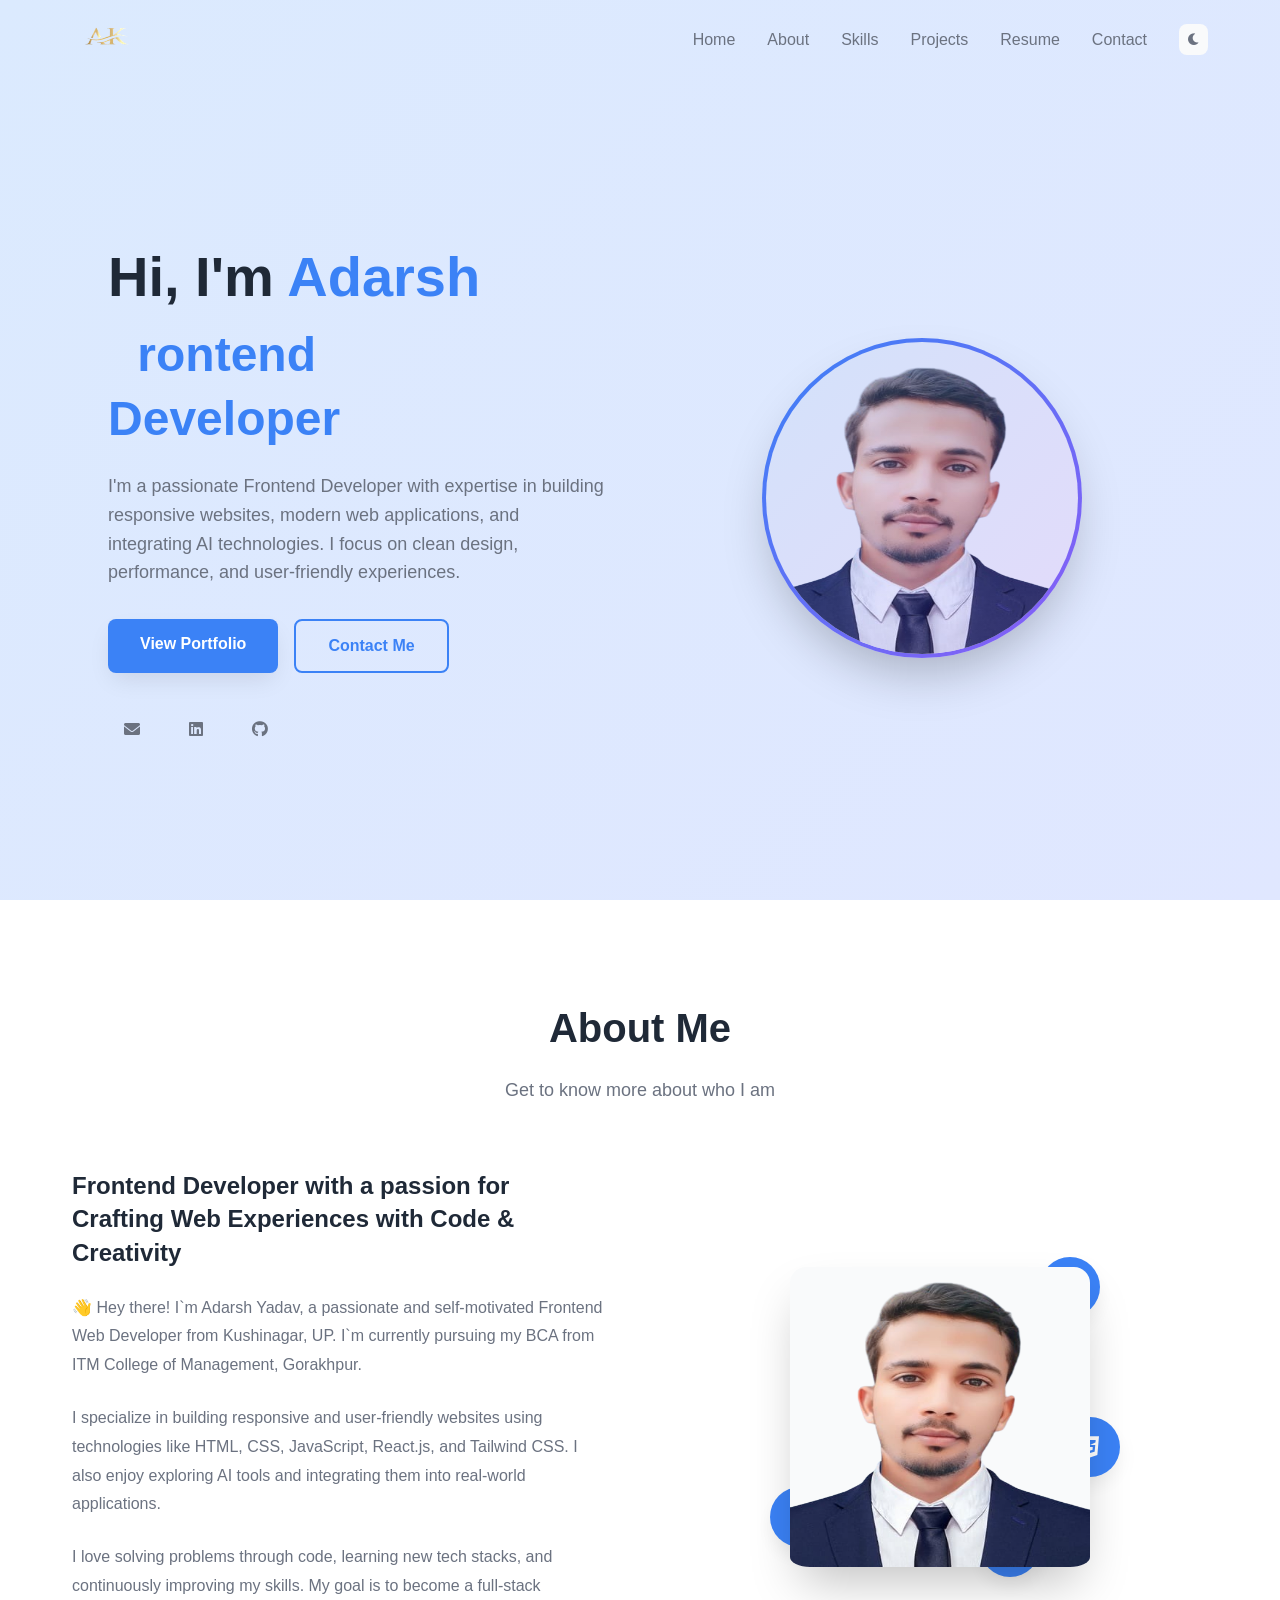
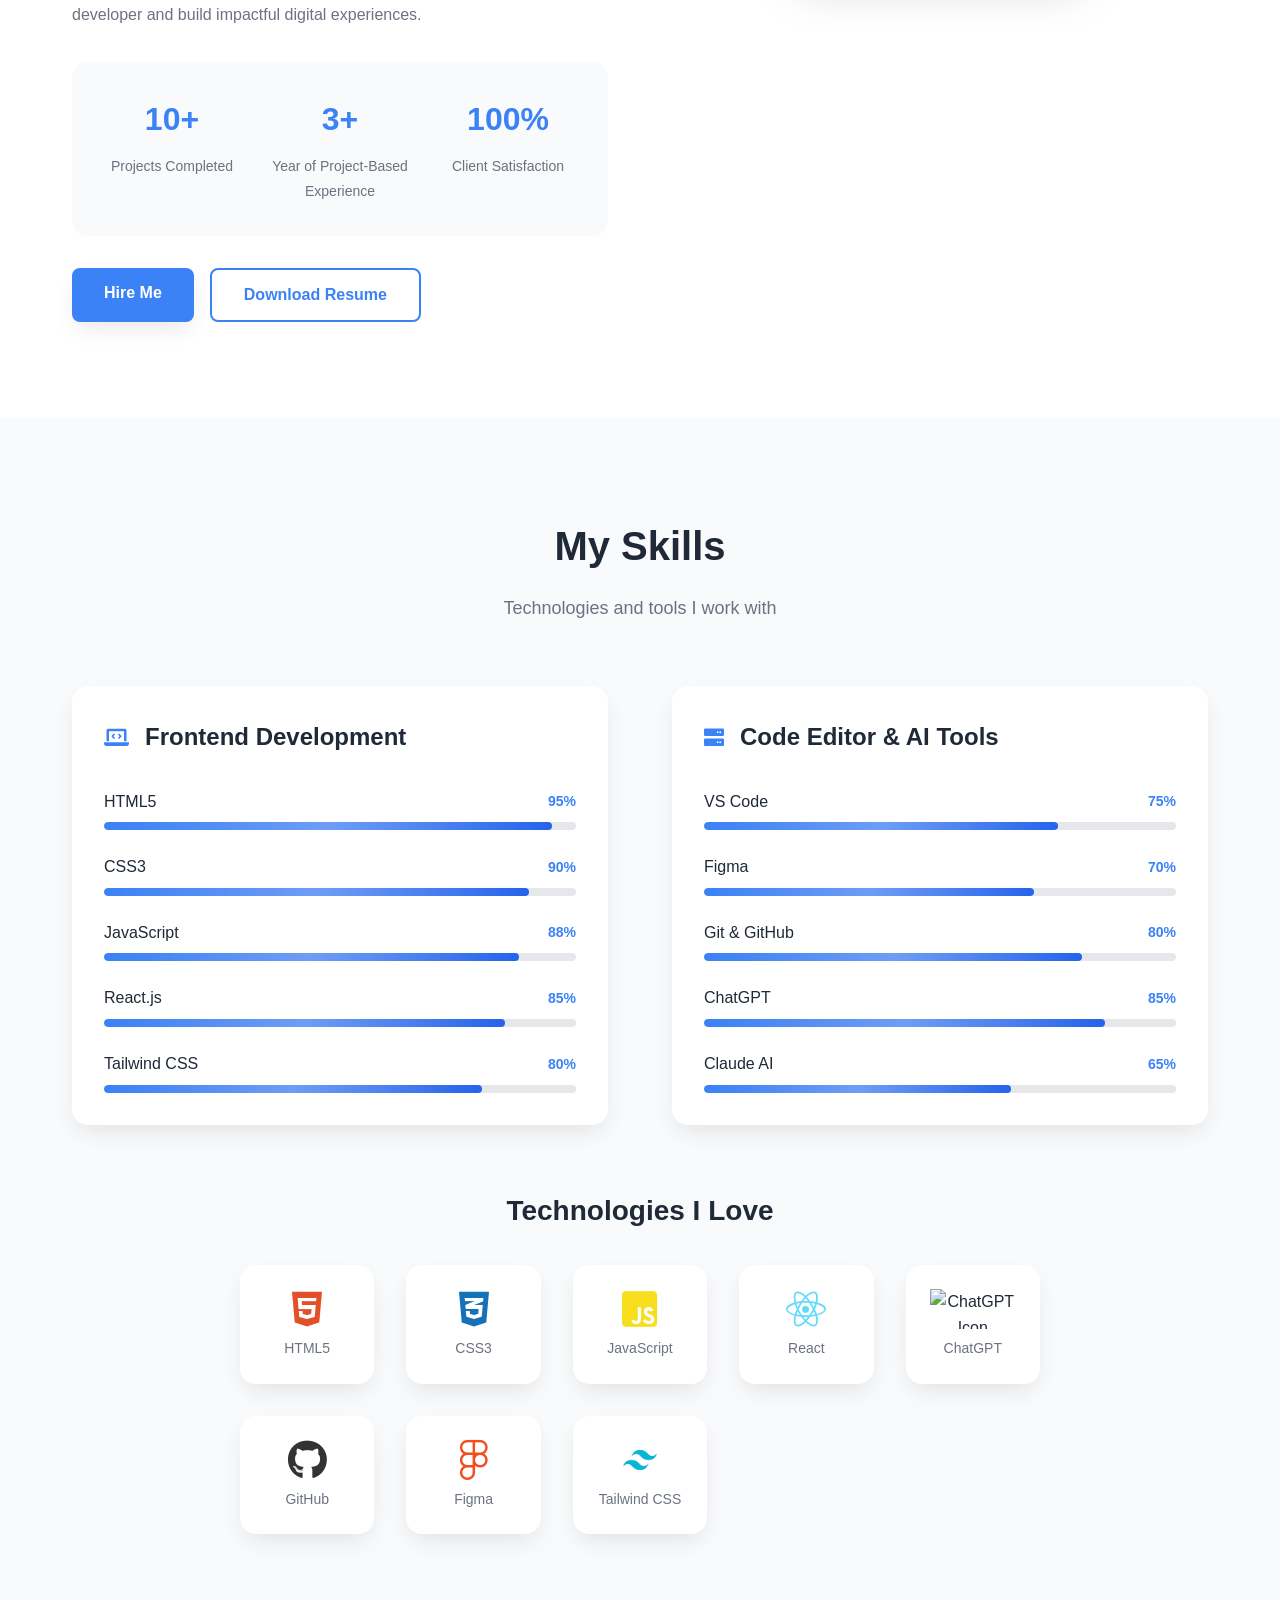
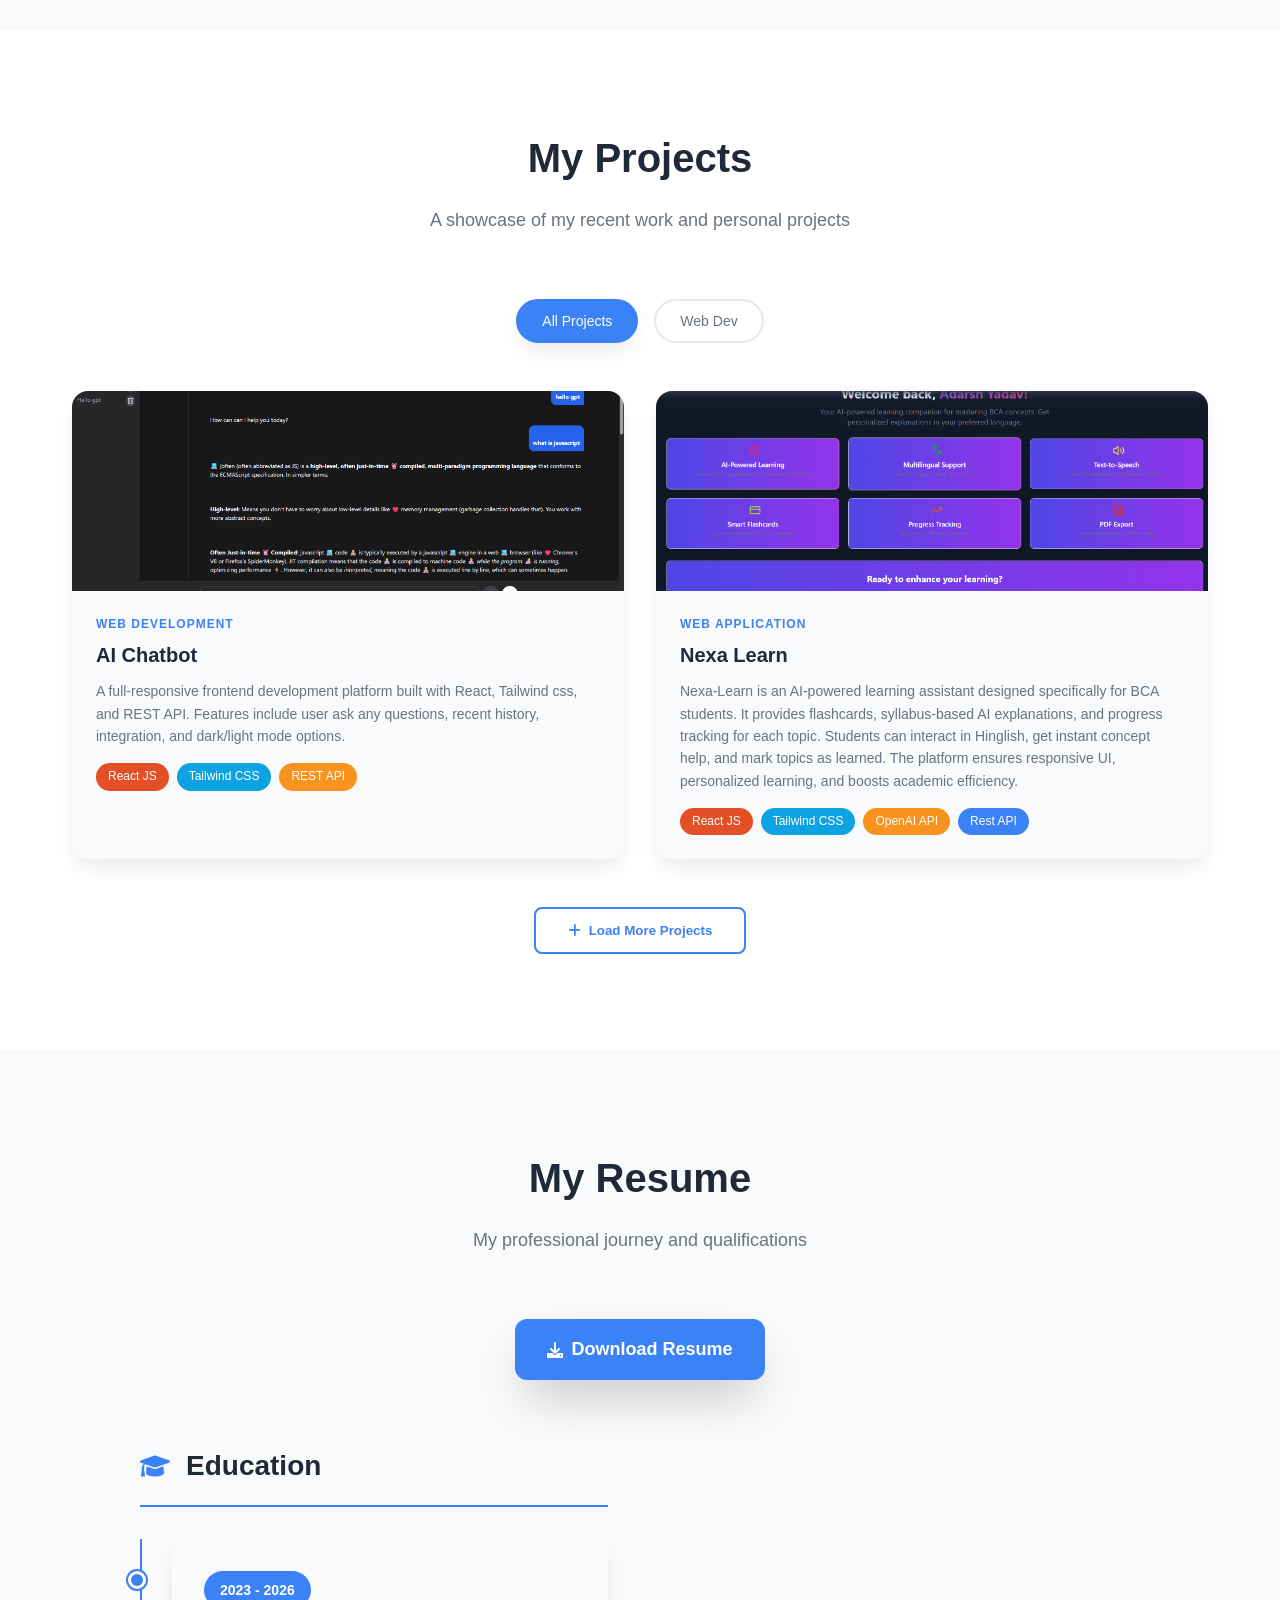
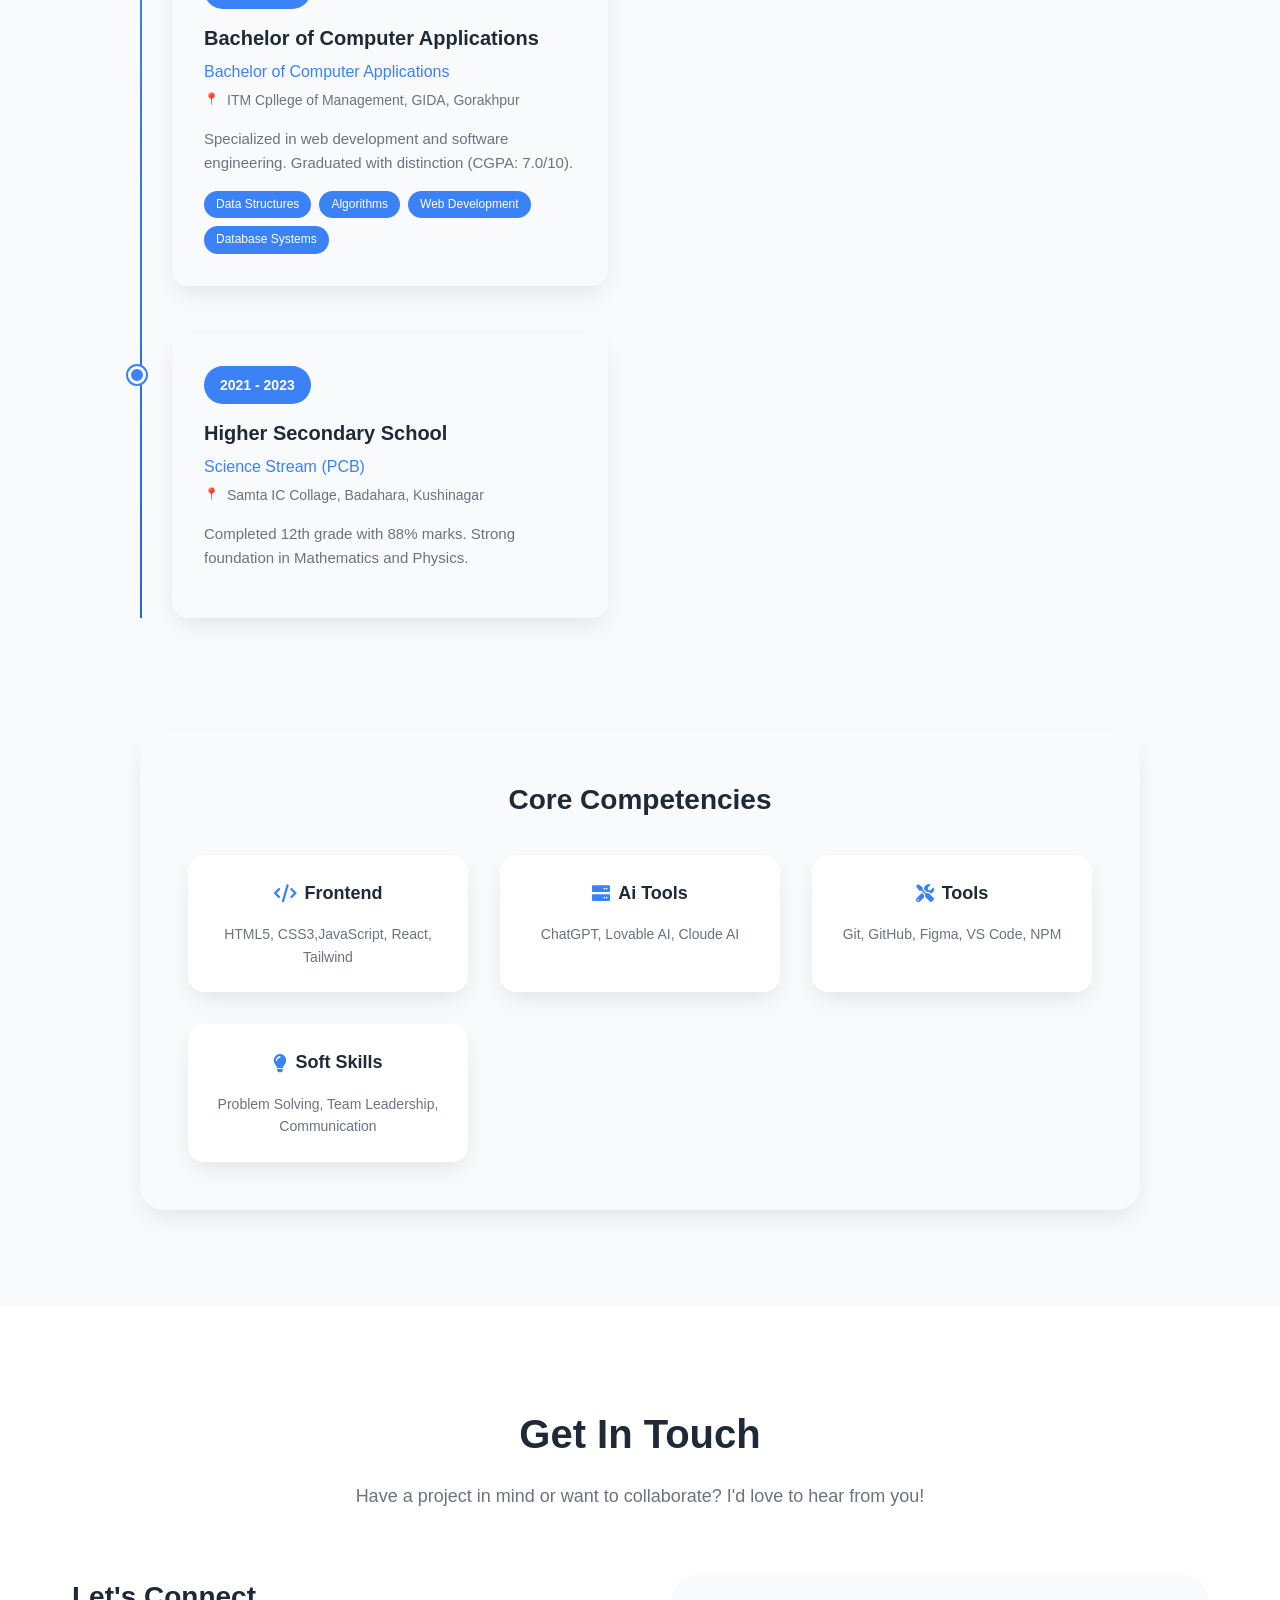
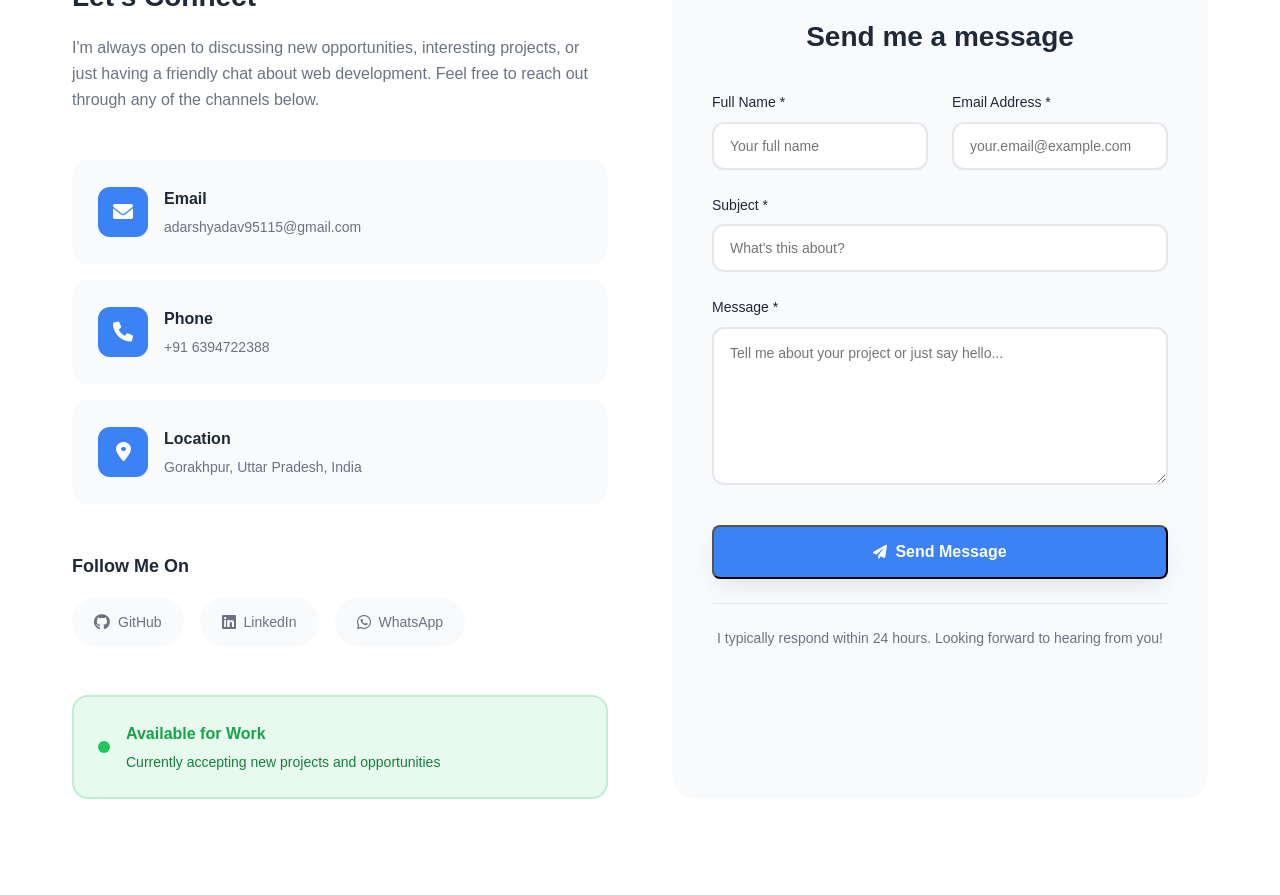
==== commit b4a13412: "delete comment" ====
--- a/index.html
+++ b/index.html
@@ -11,7 +11,7 @@
     />
   </head>
   <body>
-    <!-- Header -->
+  
     <header class="header" id="header">
       <nav class="nav container">
         <div class="nav-brand">
@@ -55,7 +55,7 @@
       </nav>
     </header>
 
-    <!-- Hero Section -->
+   
     <section class="hero" id="home">
       <div class="hero-container container">
         <div class="hero-content">
@@ -104,7 +104,7 @@
 
           <div class="hero-image">
             <div class="profile-circle">
-              <!-- <div class="avatar-placeholder">👨‍💻</div> -->
+             
               <img
                 class="profile-img"
                 src="Images/adarsh_profile_image_preview.png"
@@ -116,7 +116,7 @@
       </div>
     </section>
 
-    <!-- About Section -->
+   
     <section class="about" id="about">
       <div class="container">
         <div class="section-header">
@@ -180,7 +180,7 @@
           <div class="about-image">
             <div class="about-img-container">
               <div class="about-avatar">
-                <!-- <div class="avatar-placeholder">🧑‍💼</div> -->
+                
                 <img
                   class="avatar-placeholder"
                   src="Images/adarsh_profile_image_preview.png"
@@ -207,7 +207,7 @@
       </div>
     </section>
 
-    <!-- Skills Section -->
+   
     <section class="skills" id="skills">
       <div class="container">
         <div class="section-header">
@@ -216,7 +216,7 @@
         </div>
 
         <div class="skills-content">
-          <!-- Frontend Skills -->
+          
           <div class="skills-category">
             <h3 class="category-title">
               <i class="fas fa-laptop-code"></i>
@@ -276,7 +276,7 @@
             </div>
           </div>
 
-          <!-- Backend & Tools -->
+          
           <div class="skills-category">
             <h3 class="category-title">
               <i class="fas fa-server"></i>
@@ -337,7 +337,7 @@
           </div>
         </div>
 
-        <!-- Tech Stack Icons -->
+        
         <div class="tech-stack">
           <h3 class="tech-stack-title">Technologies I Love</h3>
           <div class="tech-icons">
@@ -358,7 +358,7 @@
               <span>React</span>
             </div>
             <div class="tech-icon">
-              <!-- <i class="fas fa-robot"></i> -->
+             
               <img
                 src="https://upload.wikimedia.org/wikipedia/commons/0/04/ChatGPT_logo.svg"
                 alt="ChatGPT Icon"
@@ -376,7 +376,7 @@
               <span>Figma</span>
             </div>
             <div class="tech-icon">
-              <!-- <i class="fab fa-bootstrap"></i> -->
+              
               <img
                 src="Images/tailwind-css-logo-removebg-preview.png"
                 alt="Tailwind CSS Logo"
@@ -389,7 +389,7 @@
       </div>
     </section>
 
-    <!-- Projects Section -->
+    
     <section class="projects" id="projects">
       <div class="container">
         <div class="section-header">
@@ -399,19 +399,18 @@
           </p>
         </div>
 
-        <!-- Project Filter -->
+       
         <div class="project-filters">
           <button class="filter-btn active" data-filter="all">
             All Projects
           </button>
           <button class="filter-btn" data-filter="web">Web Dev</button>
-          <!-- <button class="filter-btn" data-filter="mobile">Mobile</button>
-          <button class="filter-btn" data-filter="ui">UI/UX</button> -->
-        </div>
-
-        <!-- Projects Grid -->
+          
+        </div>
+
+        
         <div class="projects-grid">
-          <!-- Project 1 -->
+         
           <div class="project-card" data-category="web">
             <div class="project-image">
               <img
@@ -455,7 +454,7 @@
             </div>
           </div>
 
-          <!-- Project 2  -->
+         
           <div class="project-card" data-category="web">
             <div class="project-image">
               <img
@@ -503,149 +502,9 @@
               </div>
             </div>
           </div>
-
-          <!-- Project 3 -->
-          <!-- <div class="project-card" data-category="mobile">
-            <div class="project-image">
-              <img
-                src="https://images.unsplash.com/photo-1488590528505-98d2b5aba04b?w=600&h=400&fit=crop&crop=center"
-                alt="Weather App"
-                loading="lazy"
-              />
-              <div class="project-overlay">
-                <div class="project-links">
-                  <a href="#" class="project-link" title="View Demo">
-                    <i class="fas fa-external-link-alt"></i>
-                  </a>
-                  <a href="#" class="project-link" title="View Code">
-                    <i class="fab fa-github"></i>
-                  </a>
-                </div>
-              </div>
-            </div>
-            <div class="project-info">
-              <div class="project-category">Mobile App</div>
-              <h3 class="project-title">Weather Forecast App</h3>
-              <p class="project-description">
-                A responsive weather application with location-based forecasts,
-                interactive maps, and detailed weather analytics.
-              </p>
-              <div class="project-tech">
-                <span class="tech-tag">React Native</span>
-                <span class="tech-tag">API Integration</span>
-                <span class="tech-tag">Maps</span>
-                <span class="tech-tag">Charts</span>
-              </div>
-            </div>
-          </div> -->
-
-          <!-- Project 4 -->
-          <!-- <div class="project-card" data-category="ui">
-            <div class="project-image">
-              <img
-                src="https://images.unsplash.com/photo-1460925895917-afdab827c52f?w=600&h=400&fit=crop&crop=center"
-                alt="Design System"
-                loading="lazy"
-              />
-              <div class="project-overlay">
-                <div class="project-links">
-                  <a href="#" class="project-link" title="View Demo">
-                    <i class="fas fa-external-link-alt"></i>
-                  </a>
-                  <a href="#" class="project-link" title="View Code">
-                    <i class="fab fa-github"></i>
-                  </a>
-                </div>
-              </div>
-            </div>
-            <div class="project-info">
-              <div class="project-category">UI/UX Design</div>
-              <h3 class="project-title">Component Design System</h3>
-              <p class="project-description">
-                A comprehensive design system with reusable components, style
-                guide, and documentation for consistent UI development.
-              </p>
-              <div class="project-tech">
-                <span class="tech-tag">Figma</span>
-                <span class="tech-tag">Storybook</span>
-                <span class="tech-tag">CSS</span>
-                <span class="tech-tag">Documentation</span>
-              </div>
-            </div>
-          </div> -->
-
-          <!-- Project 5 -->
-          <!-- <div class="project-card" data-category="web">
-            <div class="project-image">
-              <img
-                src="https://images.unsplash.com/photo-1498050108023-c5249f4df085?w=600&h=400&fit=crop&crop=center"
-                alt="Portfolio Website"
-                loading="lazy"
-              />
-              <div class="project-overlay">
-                <div class="project-links">
-                  <a href="#" class="project-link" title="View Demo">
-                    <i class="fas fa-external-link-alt"></i>
-                  </a>
-                  <a href="#" class="project-link" title="View Code">
-                    <i class="fab fa-github"></i>
-                  </a>
-                </div>
-              </div>
-            </div>
-            <div class="project-info">
-              <div class="project-category">Web Development</div>
-              <h3 class="project-title">Creative Portfolio</h3>
-              <p class="project-description">
-                A modern, responsive portfolio website with smooth animations,
-                dark mode support, and optimized performance.
-              </p>
-              <div class="project-tech">
-                <span class="tech-tag">HTML5</span>
-                <span class="tech-tag">CSS3</span>
-                <span class="tech-tag">JavaScript</span>
-                <span class="tech-tag">GSAP</span>
-              </div>
-            </div>
-          </div> -->
-
-          <!-- Project 6 -->
-          <!-- <div class="project-card" data-category="mobile">
-            <div class="project-image">
-              <img
-                src="https://images.unsplash.com/photo-1461749280684-dccba630e2f6?w=600&h=400&fit=crop&crop=center"
-                alt="Fitness Tracker"
-                loading="lazy"
-              />
-              <div class="project-overlay">
-                <div class="project-links">
-                  <a href="#" class="project-link" title="View Demo">
-                    <i class="fas fa-external-link-alt"></i>
-                  </a>
-                  <a href="#" class="project-link" title="View Code">
-                    <i class="fab fa-github"></i>
-                  </a>
-                </div>
-              </div>
-            </div>
-            <div class="project-info">
-              <div class="project-category">Mobile App</div>
-              <h3 class="project-title">Fitness Tracker</h3>
-              <p class="project-description">
-                A comprehensive fitness tracking app with workout plans,
-                progress monitoring, and social features for motivation.
-              </p>
-              <div class="project-tech">
-                <span class="tech-tag">React Native</span>
-                <span class="tech-tag">Firebase</span>
-                <span class="tech-tag">Health Kit</span>
-                <span class="tech-tag">Charts</span>
-              </div>
-            </div>
-          </div> -->
-        </div>
-
-        <!-- Load More Button -->
+        </div>
+
+       
         <div class="projects-actions">
           <button class="btn btn-outline load-more-btn">
             <i class="fas fa-plus"></i>
@@ -655,7 +514,7 @@
       </div>
     </section>
 
-    <!-- Resume Section -->
+    
     <section class="resume" id="resume">
       <div class="container">
         <div class="section-header">
@@ -666,7 +525,7 @@
         </div>
 
         <div class="resume-content">
-          <!-- Download CV Button -->
+        
           <div class="resume-download">
             <a
               download="AdarshYadavResume.pdf"
@@ -678,9 +537,9 @@
             </a>
           </div>
 
-          <!-- Timeline -->
+         
           <div class="resume-timeline">
-            <!-- Education Section -->
+            
             <div class="timeline-section">
               <h3 class="timeline-section-title">
                 <i class="fas fa-graduation-cap"></i>
@@ -731,7 +590,7 @@
             </div>
           </div>
 
-          <!-- Skills Summary -->
+        
           <div class="resume-skills-summary">
             <h3 class="skills-summary-title">Core Competencies</h3>
             <div class="skills-summary-grid">
@@ -757,7 +616,7 @@
       </div>
     </section>
 
-    <!-- Contact Section -->
+    
     <section class="contact" id="contact">
       <div class="container">
         <div class="section-header">
@@ -769,7 +628,7 @@
         </div>
 
         <div class="contact-content">
-          <!-- Contact Information -->
+         
           <div class="contact-info">
             <div class="contact-intro">
               <h3 class="contact-intro-title">Let's Connect</h3>
@@ -780,7 +639,7 @@
               </p>
             </div>
 
-            <!-- Contact Info Cards -->
+           
             <div class="contact-info-cards">
               <a
                 href="mailto:adarshyadav95115@gmail.com"
@@ -816,7 +675,7 @@
               </div>
             </div>
 
-            <!-- Social Links -->
+           
             <div class="contact-social">
               <h4 class="contact-social-title">Follow Me On</h4>
               <div class="contact-social-links">
@@ -850,7 +709,7 @@
               </div>
             </div>
 
-            <!-- Availability Status -->
+           
             <div class="availability-status">
               <div class="status-indicator">
                 <div class="status-dot"></div>
@@ -864,7 +723,7 @@
             </div>
           </div>
 
-          <!-- Contact Form -->
+
           <div class="contact-form-container">
             <h3 class="contact-form-title">Send me a message</h3>
 
@@ -936,7 +795,7 @@
       </div>
     </section>
 
-    <!-- EmailJS SDK -->
+   
     <script src="https://cdn.jsdelivr.net/npm/emailjs-com@3/dist/email.min.js"></script>
     <script>
       (function () {
--- a/styles.css
+++ b/styles.css
@@ -24,7 +24,7 @@
     --shadow-lg: 0 25px 50px -12px rgba(0, 0, 0, 0.5);
 }
 
-/* Reset and base styles */
+
 * {
     margin: 0;
     padding: 0;
@@ -45,7 +45,7 @@
     padding: 0 2rem;
 }
 
-/* Header */
+
 .header {
     position: fixed;
     top: 0;
@@ -118,7 +118,7 @@
 }
 
 .nav-toggle {
-  display: none; /* hidden by default */
+  display: none; 
   background: none;
   border: none;
   font-size: 1.5rem;
@@ -127,7 +127,7 @@
   z-index: 999;
 }
 
-/* Hero Section */
+
 .hero {
     min-height: 100vh;
     display: flex;
@@ -278,7 +278,7 @@
     transform: translateY(-2px);
 }
 
-/* Hero Image */
+
 .hero-image {
     display: flex;
     justify-content: center;
@@ -319,7 +319,7 @@
 }
 
 
-/* About Section */
+
 .about {
     padding: 6rem 0;
     background: var(--bg-primary);
@@ -521,17 +521,6 @@
     }
 }
 
-/* @keyframes bounce {
-    0%, 20%, 50%, 80%, 100% {
-        transform: translateY(0);
-    }
-    40% {
-        transform: translateY(-10px);
-    }
-    60% {
-        transform: translateY(-5px);
-    }
-} */
 
 @keyframes pulse {
     0%, 100% {
@@ -551,7 +540,7 @@
     }
 }
 
-/* Responsive Design */
+
 @media (max-width: 768px) {
       .nav-menu {
     display: none;
@@ -609,12 +598,7 @@
         height: 250px;
     }
     
-    /* .avatar-placeholder {
-         height:20em;
-    width:20em;
-    padding-bottom: 5px;
-    border-radius: 20px;
-    } */
+    
     
     .hero-buttons {
         justify-content: center;
@@ -738,7 +722,7 @@
     }
 }
 
-/* Skills Section */
+
 .skills {
     padding: 6rem 0;
     background: var(--bg-secondary);
@@ -834,7 +818,7 @@
     animation: shimmer 2s infinite;
 }
 
-/* Tech Stack */
+
 .tech-stack {
     text-align: center;
     animation: fadeInUp 0.8s ease-out 0.3s both;
@@ -889,7 +873,7 @@
     color: var(--text-secondary);
 }
 
-/* Skill Progress Animation */
+
 .skill-item.animate .skill-progress {
     animation: fillProgress 1.5s ease-in-out forwards;
 }
@@ -912,7 +896,7 @@
     }
 }
 
-/* Tech icon specific colors */
+
 .tech-icon:nth-child(1) i { color: #e34f26; } /* HTML5 */
 .tech-icon:nth-child(2) i { color: #1572b6; } /* CSS3 */
 .tech-icon:nth-child(3) i { color: #f7df1e; } /* JavaScript */
@@ -926,7 +910,7 @@
     color: #fff; 
 }
 
-/* Skills Section Responsive */
+
 @media (max-width: 768px) {
     .skills-content {
         grid-template-columns: 1fr;
@@ -985,7 +969,7 @@
     }
 }
 
-/* Projects Section */
+
 .projects {
     padding: 6rem 0;
     background: var(--bg-primary);
@@ -1176,7 +1160,7 @@
     transition: all 0.3s ease;
 }
 
-/* Projects Section Responsive */
+
 @media (max-width: 768px) {
     .projects {
         padding: 4rem 0;
@@ -1259,7 +1243,7 @@
     }
 }
 
-/* Project Card Hover Effects */
+
 .project-card {
     position: relative;
 }
@@ -1283,19 +1267,19 @@
     opacity: 0.05;
 }
 
-/* Tech tag colors */
+
 .tech-tag:nth-child(1) { background: #e34f26; } /* HTML/React */
 .tech-tag:nth-child(2) { background: #0da2e1; } /* Tailwind CSS */
 .tech-tag:nth-child(3) { background: #f7931e; } /* REST full APIs */
 
 
-/* Load More Button Animation */
+
 .load-more-btn:hover i {
     transform: rotate(90deg);
     transition: transform 0.3s ease;
 }
 
-/* Staggered Animation for Project Cards */
+
 .project-card:nth-child(1) { animation-delay: 0.1s; }
 .project-card:nth-child(2) { animation-delay: 0.2s; }
 .project-card:nth-child(3) { animation-delay: 0.3s; }
@@ -1303,7 +1287,7 @@
 .project-card:nth-child(5) { animation-delay: 0.5s; }
 .project-card:nth-child(6) { animation-delay: 0.6s; }
 
-/* Resume Section */
+
 .resume {
     padding: 6rem 0;
     background: var(--bg-secondary);
@@ -1344,7 +1328,7 @@
     transform: translateY(-2px);
 }
 
-/* Timeline Sections */
+
 .resume-timeline {
     display: grid;
     grid-template-columns: 1fr 1fr;
@@ -1373,7 +1357,7 @@
     font-size: 1.5rem;
 }
 
-/* Timeline */
+
 .timeline {
     position: relative;
     padding-left: 2rem;
@@ -1509,7 +1493,7 @@
     white-space: nowrap;
 }
 
-/* Skills Summary */
+
 .resume-skills-summary {
     background: var(--bg-secondary);
     padding: 3rem;
@@ -1567,13 +1551,13 @@
     line-height: 1.6;
 }
 
-/* Timeline Item Stagger Animation */
+
 .timeline-item:nth-child(1) { animation-delay: 0.1s; }
 .timeline-item:nth-child(2) { animation-delay: 0.2s; }
 .timeline-item:nth-child(3) { animation-delay: 0.3s; }
 .timeline-item:nth-child(4) { animation-delay: 0.4s; }
 
-/* Resume Section Responsive */
+
 @media (max-width: 768px) {
     .resume {
         padding: 4rem 0;
@@ -1689,7 +1673,7 @@
     box-shadow: 0 2px 8px rgba(59, 130, 246, 0.2);
 }
 
-/* Download Button Loading State */
+
 .download-cv-btn.loading {
     pointer-events: none;
 }
@@ -1703,7 +1687,7 @@
     to { transform: rotate(360deg); }
 }
 
-/* Contact Section */
+
 .contact {
     padding: 6rem 0;
     background: var(--bg-primary);
@@ -1717,7 +1701,6 @@
     margin: 0 auto;
 }
 
-/* Contact Information */
 .contact-info {
     animation: fadeInUp 0.8s ease-out;
 }
@@ -1739,7 +1722,7 @@
     line-height: 1.6;
 }
 
-/* Contact Info Cards */
+
 .contact-info-cards {
     display: flex;
     flex-direction: column;
@@ -1796,7 +1779,7 @@
     margin: 0;
 }
 
-/* Social Links */
+
 .contact-social {
     margin-bottom: 3rem;
 }
@@ -1861,7 +1844,7 @@
     font-size: 1rem;
 }
 
-/* Availability Status */
+
 .availability-status {
     background: rgba(34, 197, 94, 0.1);
     border: 2px solid rgba(34, 197, 94, 0.2);
@@ -1910,7 +1893,7 @@
     color: #22c55e;
 }
 
-/* Contact Form */
+
 .contact-form-container {
     background: var(--bg-secondary);
     border-radius: 1.5rem;
@@ -2001,7 +1984,7 @@
     transform: translateX(2px);
 }
 
-/* Form Loading State */
+
 .form-submit-btn.loading {
     pointer-events: none;
     opacity: 0.7;
@@ -2011,7 +1994,7 @@
     animation: spin 1s linear infinite;
 }
 
-/* Form Footer */
+
 .form-footer {
     margin-top: 1.5rem;
     padding-top: 1.5rem;
@@ -2026,7 +2009,7 @@
     line-height: 1.5;
 }
 
-/* Contact Section Responsive */
+
 @media (max-width: 768px) {
     .contact {
         padding: 4rem 0;
@@ -2120,7 +2103,7 @@
     }
 }
 
-/* Contact Form Animations */
+
 .form-group {
     animation: fadeInUp 0.6s ease-out forwards;
     opacity: 0;
@@ -2131,7 +2114,7 @@
 .form-group:nth-child(3) { animation-delay: 0.3s; }
 .form-group:nth-child(4) { animation-delay: 0.4s; }
 
-/* Success/Error States */
+
 .form-success {
     background: rgba(34, 197, 94, 0.1);
     border: 2px solid rgba(34, 197, 94, 0.3);
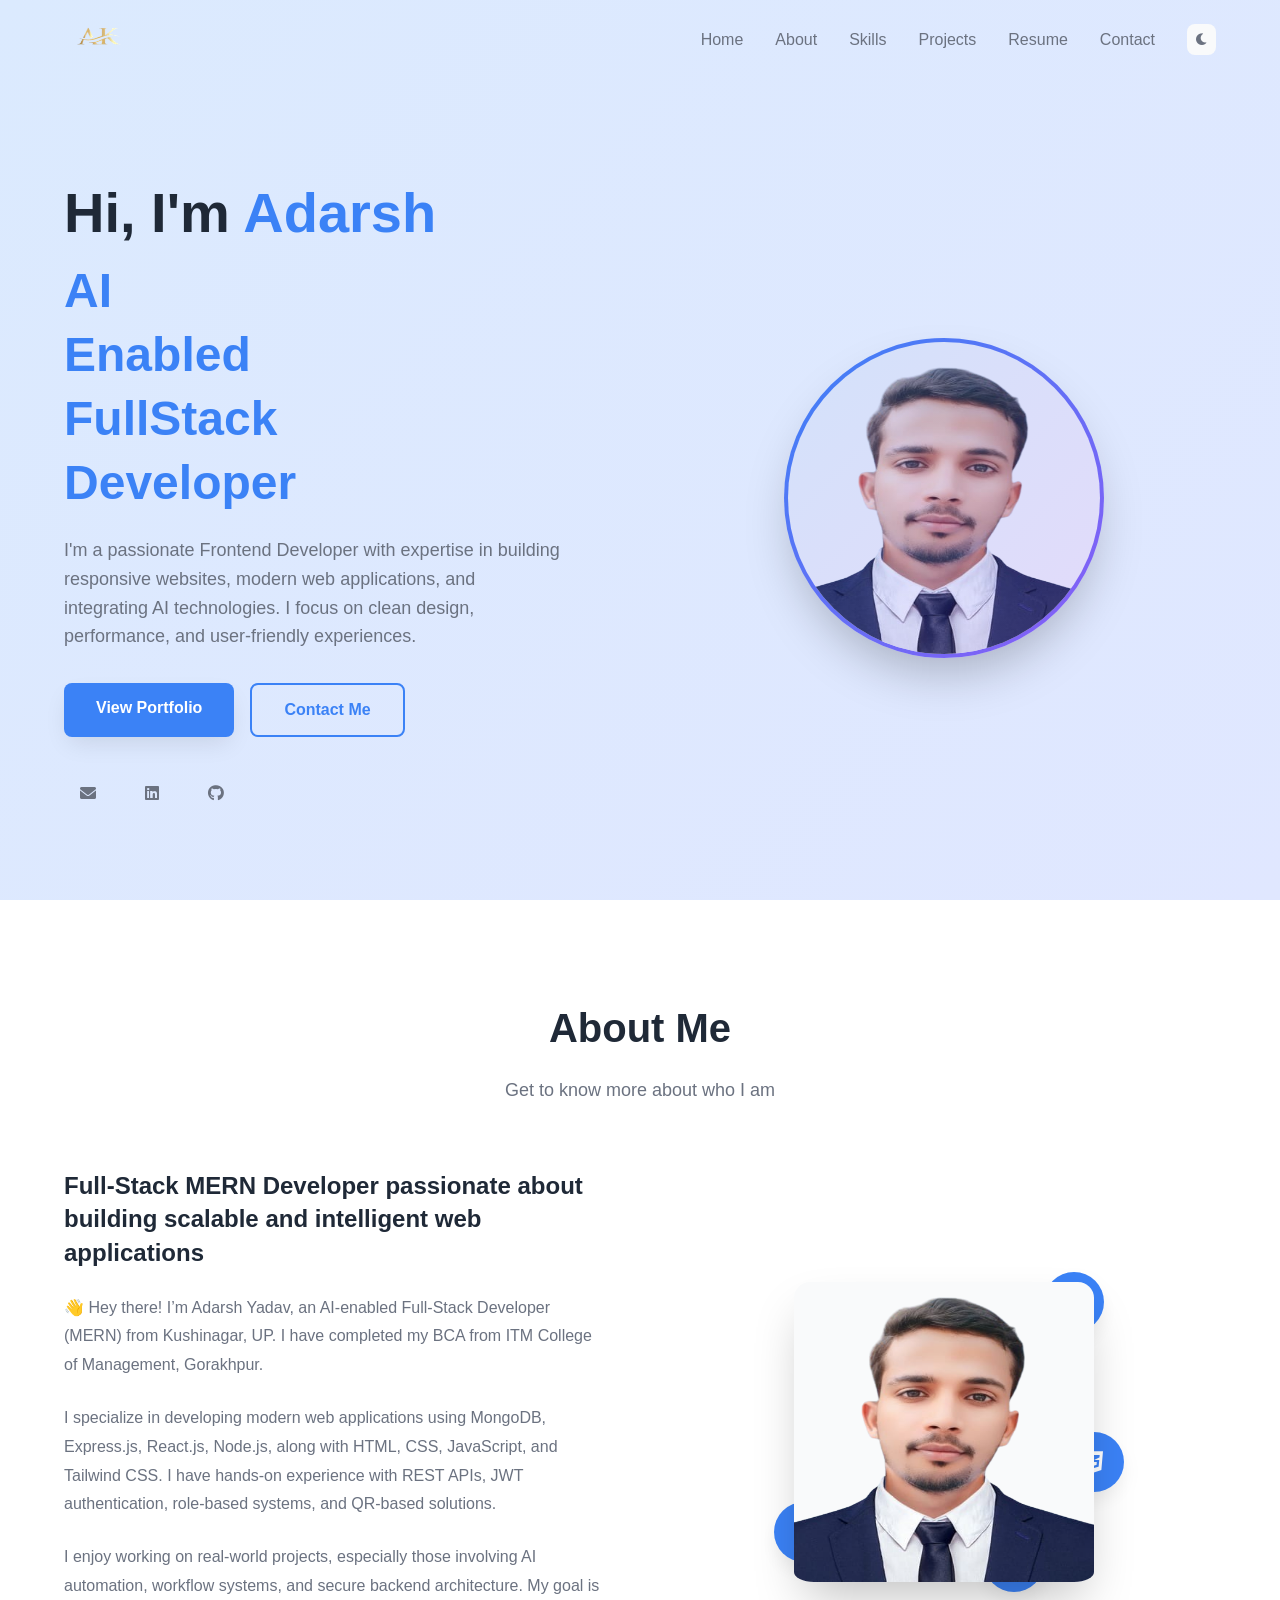
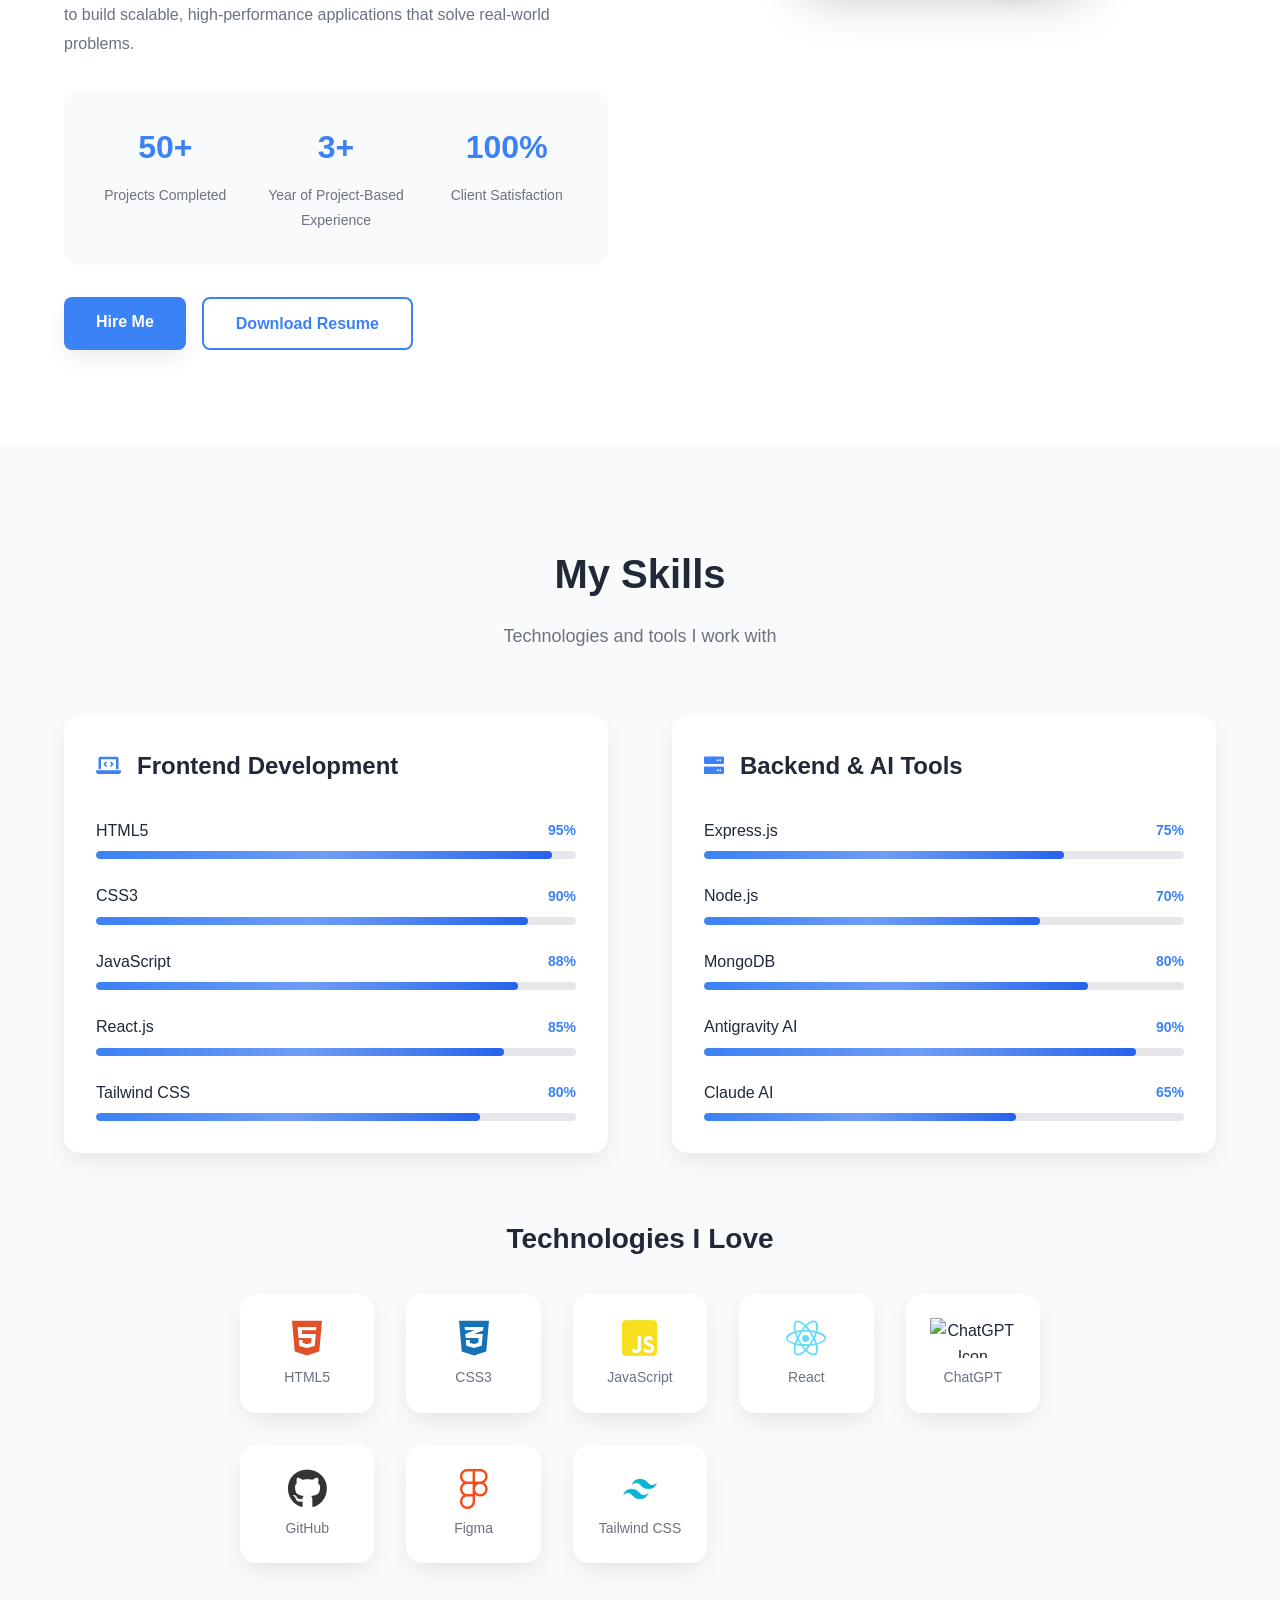
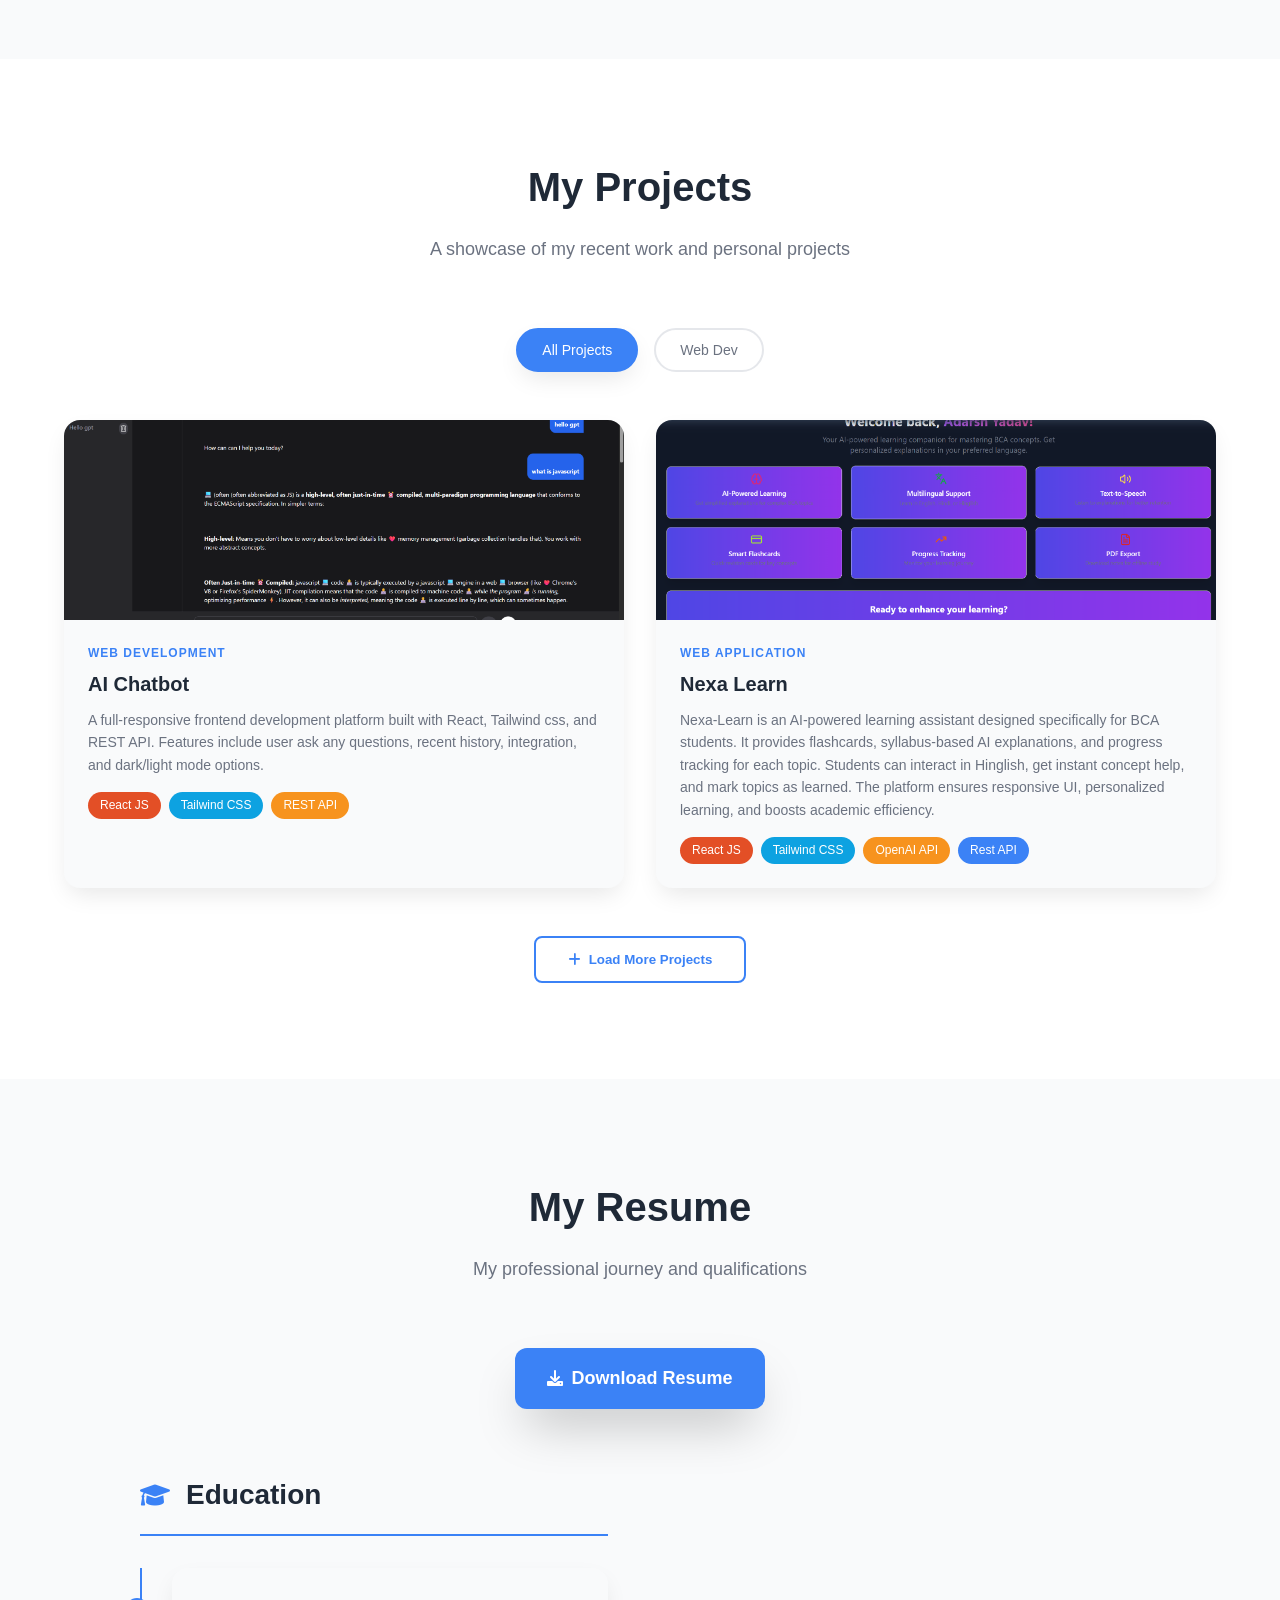
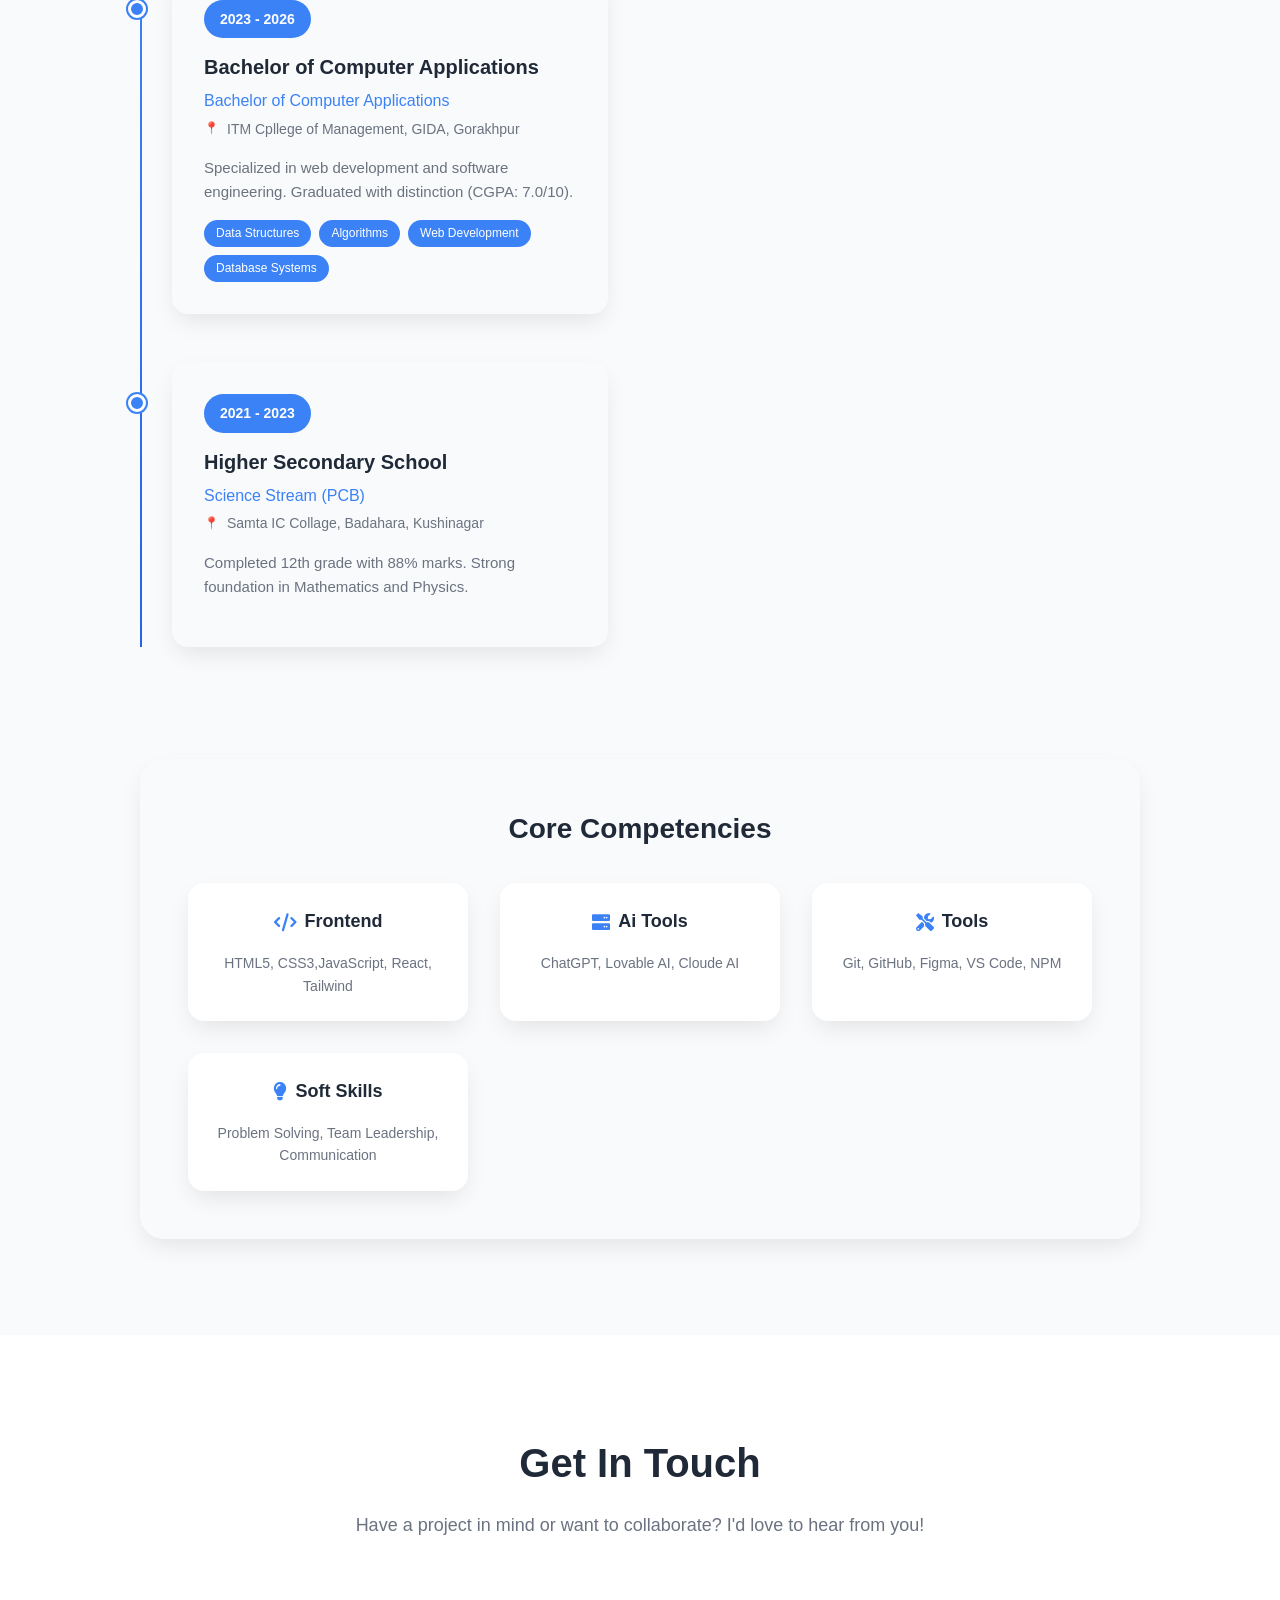
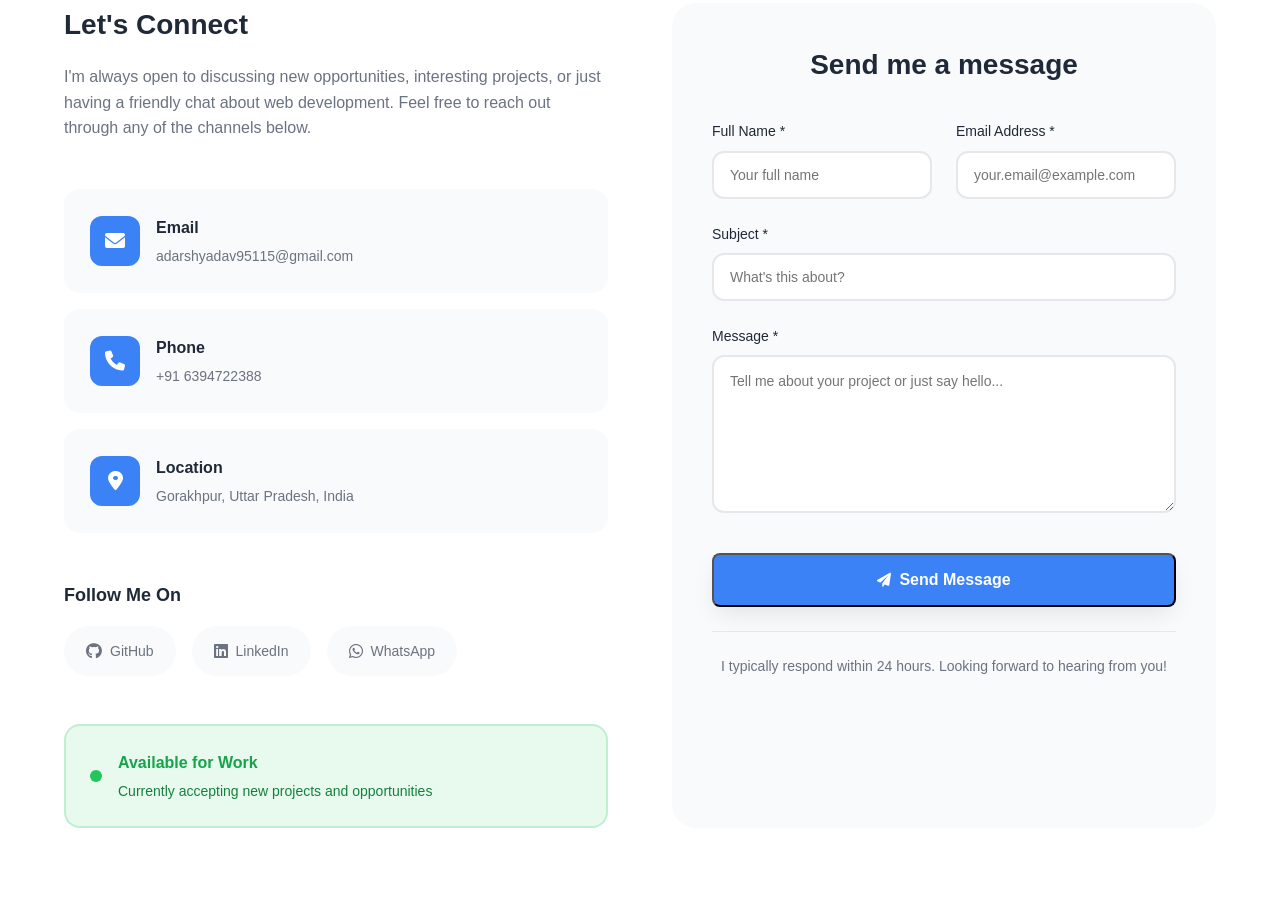
==== commit 97e9f8f7: "add new skills" ====
--- a/index.html
+++ b/index.html
@@ -1,4 +1,4 @@
-<!DOCTYPE html>
+<!doctype html>
 <html lang="en">
   <head>
     <meta charset="UTF-8" />
@@ -10,8 +10,7 @@
       rel="stylesheet"
     />
   </head>
-  <body>
-  
+  <body class="animation">
     <header class="header" id="header">
       <nav class="nav container">
         <div class="nav-brand">
@@ -55,7 +54,6 @@
       </nav>
     </header>
 
-   
     <section class="hero" id="home">
       <div class="hero-container container">
         <div class="hero-content">
@@ -104,7 +102,6 @@
 
           <div class="hero-image">
             <div class="profile-circle">
-             
               <img
                 class="profile-img"
                 src="Images/adarsh_profile_image_preview.png"
@@ -116,7 +113,6 @@
       </div>
     </section>
 
-   
     <section class="about" id="about">
       <div class="container">
         <div class="section-header">
@@ -127,32 +123,33 @@
         <div class="about-content">
           <div class="about-text">
             <h3 class="about-heading">
-              Frontend Developer with a passion for Crafting Web Experiences
-              with Code & Creativity
+              Full-Stack MERN Developer passionate about building scalable and
+              intelligent web applications
             </h3>
 
             <p class="about-description">
-              👋 Hey there! I`m Adarsh Yadav, a passionate and self-motivated
-              Frontend Web Developer from Kushinagar, UP. I`m currently pursuing
-              my BCA from ITM College of Management, Gorakhpur.
+              👋 Hey there! I’m Adarsh Yadav, an AI-enabled Full-Stack Developer
+              (MERN) from Kushinagar, UP. I have completed my BCA from ITM
+              College of Management, Gorakhpur.
             </p>
 
             <p class="about-description">
-              I specialize in building responsive and user-friendly websites
-              using technologies like HTML, CSS, JavaScript, React.js, and
-              Tailwind CSS. I also enjoy exploring AI tools and integrating them
-              into real-world applications.
+              I specialize in developing modern web applications using MongoDB,
+              Express.js, React.js, Node.js, along with HTML, CSS, JavaScript,
+              and Tailwind CSS. I have hands-on experience with REST APIs, JWT
+              authentication, role-based systems, and QR-based solutions.
             </p>
 
             <p class="about-description">
-              I love solving problems through code, learning new tech stacks,
-              and continuously improving my skills. My goal is to become a
-              full-stack developer and build impactful digital experiences.
+              I enjoy working on real-world projects, especially those involving
+              AI automation, workflow systems, and secure backend architecture.
+              My goal is to build scalable, high-performance applications that
+              solve real-world problems.
             </p>
 
             <div class="about-stats">
               <div class="stat-item">
-                <span class="stat-number">10+</span>
+                <span class="stat-number">50+</span>
                 <span class="stat-label">Projects Completed</span>
               </div>
               <div class="stat-item">
@@ -170,7 +167,7 @@
             <div class="about-buttons">
               <a href="#contact" class="btn btn-primary">Hire Me</a>
               <a
-                href="Images/Adarsh_Frontend_Developer_Resume.pdf"
+                href="Images\Adarsh_MERN-Stack_Resume.pdf"
                 class="btn btn-outline"
                 >Download Resume</a
               >
@@ -180,7 +177,6 @@
           <div class="about-image">
             <div class="about-img-container">
               <div class="about-avatar">
-                
                 <img
                   class="avatar-placeholder"
                   src="Images/adarsh_profile_image_preview.png"
@@ -207,7 +203,6 @@
       </div>
     </section>
 
-   
     <section class="skills" id="skills">
       <div class="container">
         <div class="section-header">
@@ -216,7 +211,6 @@
         </div>
 
         <div class="skills-content">
-          
           <div class="skills-category">
             <h3 class="category-title">
               <i class="fas fa-laptop-code"></i>
@@ -276,17 +270,16 @@
             </div>
           </div>
 
-          
           <div class="skills-category">
             <h3 class="category-title">
               <i class="fas fa-server"></i>
-              Code Editor & AI Tools
+              Backend & AI Tools
             </h3>
 
             <div class="skills-list">
               <div class="skill-item">
                 <div class="skill-header">
-                  <span class="skill-name">VS Code </span>
+                  <span class="skill-name">Express.js</span>
                   <span class="skill-percentage">75%</span>
                 </div>
                 <div class="skill-bar">
@@ -296,7 +289,7 @@
 
               <div class="skill-item">
                 <div class="skill-header">
-                  <span class="skill-name">Figma</span>
+                  <span class="skill-name">Node.js</span>
                   <span class="skill-percentage">70%</span>
                 </div>
                 <div class="skill-bar">
@@ -306,7 +299,7 @@
 
               <div class="skill-item">
                 <div class="skill-header">
-                  <span class="skill-name">Git & GitHub</span>
+                  <span class="skill-name">MongoDB</span>
                   <span class="skill-percentage">80%</span>
                 </div>
                 <div class="skill-bar">
@@ -316,11 +309,11 @@
 
               <div class="skill-item">
                 <div class="skill-header">
-                  <span class="skill-name">ChatGPT</span>
-                  <span class="skill-percentage">85%</span>
-                </div>
-                <div class="skill-bar">
-                  <div class="skill-progress" data-progress="85"></div>
+                  <span class="skill-name">Antigravity AI</span>
+                  <span class="skill-percentage">90%</span>
+                </div>
+                <div class="skill-bar">
+                  <div class="skill-progress" data-progress="90"></div>
                 </div>
               </div>
 
@@ -337,7 +330,6 @@
           </div>
         </div>
 
-        
         <div class="tech-stack">
           <h3 class="tech-stack-title">Technologies I Love</h3>
           <div class="tech-icons">
@@ -358,7 +350,6 @@
               <span>React</span>
             </div>
             <div class="tech-icon">
-             
               <img
                 src="https://upload.wikimedia.org/wikipedia/commons/0/04/ChatGPT_logo.svg"
                 alt="ChatGPT Icon"
@@ -376,7 +367,6 @@
               <span>Figma</span>
             </div>
             <div class="tech-icon">
-              
               <img
                 src="Images/tailwind-css-logo-removebg-preview.png"
                 alt="Tailwind CSS Logo"
@@ -389,7 +379,6 @@
       </div>
     </section>
 
-    
     <section class="projects" id="projects">
       <div class="container">
         <div class="section-header">
@@ -399,18 +388,14 @@
           </p>
         </div>
 
-       
         <div class="project-filters">
           <button class="filter-btn active" data-filter="all">
             All Projects
           </button>
           <button class="filter-btn" data-filter="web">Web Dev</button>
-          
-        </div>
-
-        
+        </div>
+
         <div class="projects-grid">
-         
           <div class="project-card" data-category="web">
             <div class="project-image">
               <img
@@ -454,7 +439,6 @@
             </div>
           </div>
 
-         
           <div class="project-card" data-category="web">
             <div class="project-image">
               <img
@@ -465,14 +449,14 @@
               <div class="project-overlay">
                 <div class="project-links">
                   <a
-                    href="https://nexa-learn-fawn.vercel.app/"
+                    href="https://learning-bca-smg3.vercel.app/"
                     class="project-link"
                     title="View Demo"
                   >
                     <i class="fas fa-external-link-alt"></i>
                   </a>
                   <a
-                    href="https://github.com/adrsy6394/nexa-learn"
+                    href="https://github.com/adrsy6394/learning-bca"
                     class="project-link"
                     title="View Code"
                   >
@@ -504,7 +488,6 @@
           </div>
         </div>
 
-       
         <div class="projects-actions">
           <button class="btn btn-outline load-more-btn">
             <i class="fas fa-plus"></i>
@@ -514,7 +497,6 @@
       </div>
     </section>
 
-    
     <section class="resume" id="resume">
       <div class="container">
         <div class="section-header">
@@ -525,11 +507,10 @@
         </div>
 
         <div class="resume-content">
-        
           <div class="resume-download">
             <a
               download="AdarshYadavResume.pdf"
-              href="Images\Adarsh_Frontend_Developer_Resume.pdf"
+              href="Images/Adarsh_MERN-Stack_Resume.pdf"
               class="btn btn-primary download-cv-btn"
             >
               <i class="fas fa-download"></i>
@@ -537,9 +518,7 @@
             </a>
           </div>
 
-         
           <div class="resume-timeline">
-            
             <div class="timeline-section">
               <h3 class="timeline-section-title">
                 <i class="fas fa-graduation-cap"></i>
@@ -590,7 +569,6 @@
             </div>
           </div>
 
-        
           <div class="resume-skills-summary">
             <h3 class="skills-summary-title">Core Competencies</h3>
             <div class="skills-summary-grid">
@@ -616,7 +594,6 @@
       </div>
     </section>
 
-    
     <section class="contact" id="contact">
       <div class="container">
         <div class="section-header">
@@ -628,7 +605,6 @@
         </div>
 
         <div class="contact-content">
-         
           <div class="contact-info">
             <div class="contact-intro">
               <h3 class="contact-intro-title">Let's Connect</h3>
@@ -639,7 +615,6 @@
               </p>
             </div>
 
-           
             <div class="contact-info-cards">
               <a
                 href="mailto:adarshyadav95115@gmail.com"
@@ -675,7 +650,6 @@
               </div>
             </div>
 
-           
             <div class="contact-social">
               <h4 class="contact-social-title">Follow Me On</h4>
               <div class="contact-social-links">
@@ -709,7 +683,6 @@
               </div>
             </div>
 
-           
             <div class="availability-status">
               <div class="status-indicator">
                 <div class="status-dot"></div>
@@ -722,7 +695,6 @@
               </div>
             </div>
           </div>
-
 
           <div class="contact-form-container">
             <h3 class="contact-form-title">Send me a message</h3>
@@ -795,7 +767,6 @@
       </div>
     </section>
 
-   
     <script src="https://cdn.jsdelivr.net/npm/emailjs-com@3/dist/email.min.js"></script>
     <script>
       (function () {
--- a/styles.css
+++ b/styles.css
@@ -37,13 +37,35 @@
     color: var(--text-primary);
     background-color: var(--bg-primary);
     transition: all 0.3s ease;
-}
+
+}
+/* .animation{
+    animation: fadeup 1s linear;
+    animation-timeline: view();
+    animation-range: entry 0% cover 40%;
+} */
+
 
 .container {
-    max-width: 1200px;
+    max-width: 1440px;
+    width: 100%;
     margin: 0 auto;
-    padding: 0 2rem;
-}
+    padding: 0 5%;
+    /* animation: fadeup 1s linear;
+    animation-timeline: view();
+    animation-range: entry 0% cover 40%; */
+}
+/* @keyframes fadeup{
+    from{
+        opacity: 0;
+        transform: translateY(40px) scale(0.5);
+    }
+    to{
+
+        opacity: 1;
+        transform: translateY(0) scale(1);
+    }
+} */
 
 
 .header {
@@ -69,7 +91,8 @@
     display: flex;
     justify-content: space-between;
     align-items: center;
-    padding: 1rem 2rem;
+    padding-top: 1rem;
+    padding-bottom: 1rem;
 }
 
 
@@ -137,7 +160,8 @@
 }
 
 .hero-container {
-    padding: 8rem 2rem 2rem;
+    padding-top: 8rem;
+    padding-bottom: 2rem;
 }
 
 .hero-content {
@@ -542,183 +566,357 @@
 
 
 @media (max-width: 768px) {
-      .nav-menu {
-    display: none;
-    flex-direction: column;
-     background-color: var(--bg-primary);
-      position: absolute;
-    top: 60px;
-    right: 20px;
-   width: 25%;
-    padding: 1rem;
-    border-radius: 8px;
-    box-shadow: 0 5px 20px rgba(0, 0, 0, 0.1);
-  }
-    
-     .nav-menu.active {
-    display: flex;
-  }
-    
+    .nav-menu {
+        display: none;
+        flex-direction: column;
+        background-color: var(--bg-primary);
+        position: absolute;
+        top: 60px;
+        right: 20px;
+        width: 60%;
+        max-width: 280px;
+        padding: 1rem;
+        border-radius: 8px;
+        box-shadow: 0 5px 20px rgba(0, 0, 0, 0.1);
+    }
+
+    .nav-menu.active {
+        display: flex;
+    }
+
     .nav-list {
         flex-direction: column;
-        gap: 2rem;
+        gap: 1.5rem;
         text-align: center;
     }
-    
+
     .nav-toggle {
         display: block;
     }
-    
+
     .hero-content {
         grid-template-columns: 1fr;
         text-align: center;
         gap: 2rem;
     }
-    
+
     .hero-title {
         font-size: 2.5rem;
     }
-    
+
     .hero-subtitle {
-    font-size: 2.3rem;
-    font-weight: bold;
-    line-height: 1.2;
-    color: var(--primary-color);
-    gap: 0.3rem;
-    padding-left: 8rem;
-  }
-
-  .hero-subtitle div {
-    flex-wrap: wrap;
-    
-  }
- 
+        font-size: 2rem;
+        font-weight: bold;
+        line-height: 1.2;
+        color: var(--primary-color);
+        gap: 0.3rem;
+        padding-left: 0;
+        align-items: center;
+        justify-content: center;
+    }
+
+    .hero-subtitle div {
+        flex-wrap: wrap;
+        justify-content: center;
+    }
+
+    .hero-description {
+        margin-left: auto;
+        margin-right: auto;
+    }
+
     .profile-circle {
         width: 250px;
         height: 250px;
     }
-    
-    
-    
+
     .hero-buttons {
         justify-content: center;
     }
-    
+
     .social-links {
         justify-content: center;
     }
-    
+
     .about-content {
         grid-template-columns: 1fr;
-        gap: 3rem;
+        gap: 2rem;
         text-align: center;
     }
-    
+
     .about-stats {
-        grid-template-columns: 1fr;
-        gap: 1.5rem;
-    }
-    
+        grid-template-columns: repeat(3, 1fr);
+        gap: 1rem;
+    }
+
     .about-buttons {
         justify-content: center;
     }
-    
+
     .about-img-container {
-        width: 300px;
-        height: 300px;
-        margin-top: 9rem;
-    }
-    
+        width: 260px;
+        height: 260px;
+        margin-top: 2rem;
+        margin-left: auto;
+        margin-right: auto;
+        bottom: 0;
+    }
+
+    .about-avatar .avatar-placeholder {
+        height: 16em;
+        width: 16em;
+    }
+
     .floating-element {
-        width: 60px;
-        height: 60px;
-        font-size: 1.25rem;
-    }
-
- 
+        width: 50px;
+        height: 50px;
+        font-size: 1.1rem;
+    }
+
+    .section-header {
+        margin-bottom: 3rem;
+    }
+
+    .section-title {
+        font-size: 2rem;
+    }
 }
 
 @media (max-width: 480px) {
-      .nav-toggle {
-    font-size: 1.3rem;
-    right: 15px;
-    display: block;
-    
-  }
+    .nav-toggle {
+        font-size: 1.3rem;
+        display: block;
+    }
 
     .nav-menu.active {
-    display: flex;
-  }
+        display: flex;
+    }
 
     .nav-menu {
         background-color: var(--bg-primary);
-   
-    width: 25%;
-    padding: 0.8rem;
-    
-  }
-
-   .nav-link {
-    font-size: 1rem;
-    padding: 0.6rem 0;
-  }
-
-  .nav-link:hover{
-     color: #0077b5;
-  }
-
+        width: 65%;
+        max-width: 250px;
+        padding: 0.8rem;
+        right: 10px;
+    }
+
+    .nav-link {
+        font-size: 0.95rem;
+        padding: 0.5rem 0;
+    }
+
+    .nav-link:hover {
+        color: #0077b5;
+    }
 
     .container {
-        padding: 0 1rem;
-    }
-    
+        padding: 0 1.25rem;
+    }
+
+    .hero-container {
+        padding-top: 6rem;
+        padding-bottom: 2rem;
+    }
+
     .hero-title {
-        font-size: 2rem;
-    }
-
-      .hero-subtitle {
-    font-size: 2.1rem;
-    font-weight: bold;
-    line-height: 1.2;
- color: var(--primary-color);
-    gap: 0.25rem;
-    padding-left: 9rem;
-  }
-
-  .hero-subtitle div {
-    flex-direction: row;
-    flex-wrap: wrap;
-  }
-
-    
+        font-size: 1.75rem;
+    }
+
+    .hero-subtitle {
+        font-size: 1.5rem;
+        font-weight: bold;
+        line-height: 1.2;
+        color: var(--primary-color);
+        gap: 0.25rem;
+        padding-left: 0;
+        align-items: center;
+    }
+
+    .hero-subtitle div {
+        flex-direction: row;
+        flex-wrap: wrap;
+        justify-content: center;
+    }
+
+    .hero-description {
+        font-size: 0.95rem;
+    }
+
     .btn {
         padding: 0.5rem 1.5rem;
         font-size: 0.875rem;
     }
-    
+
     .profile-circle {
         width: 200px;
         height: 200px;
     }
-    
+
     .section-title {
-        font-size: 2rem;
-    }
-    
+        font-size: 1.75rem;
+    }
+
+    .section-subtitle {
+        font-size: 0.95rem;
+    }
+
     .about-heading {
+        font-size: 1.15rem;
+    }
+
+    .about-description {
+        font-size: 0.9rem;
+    }
+
+    .about-stats {
+        grid-template-columns: 1fr;
+        gap: 1rem;
+        padding: 1.5rem;
+    }
+
+    .stat-number {
+        font-size: 1.5rem;
+    }
+
+    .about-img-container {
+        width: 220px;
+        height: 220px;
+        margin-top: 1rem;
+        bottom: 0;
+    }
+
+    .about-avatar .avatar-placeholder {
+        height: 14em;
+        width: 14em;
+    }
+
+    .floating-element {
+        width: 40px;
+        height: 40px;
+        font-size: 0.9rem;
+    }
+
+    .about {
+        padding: 4rem 0;
+    }
+}
+
+/* ===== 320px - Very Small Phones ===== */
+@media (max-width: 360px) {
+    .container {
+        padding: 0 0.75rem;
+    }
+
+    .nav {
+        padding-top: 0.75rem;
+        padding-bottom: 0.75rem;
+    }
+
+    .nav-menu {
+        width: 70%;
+        right: 5px;
+        top: 55px;
+    }
+
+    .brand-image {
+        height: 32px;
+        width: 56px;
+    }
+
+    .hero-container {
+        padding-top: 5rem;
+        padding-bottom: 1.5rem;
+    }
+
+    .hero-title {
+        font-size: 1.5rem;
+    }
+
+    .hero-subtitle {
         font-size: 1.25rem;
     }
-    
+
+    .hero-description {
+        font-size: 0.875rem;
+        margin-bottom: 1.5rem;
+    }
+
+    .btn {
+        padding: 0.5rem 1.25rem;
+        font-size: 0.8rem;
+    }
+
+    .hero-buttons {
+        gap: 0.75rem;
+    }
+
+    .social-link {
+        width: 2.5rem;
+        height: 2.5rem;
+    }
+
+    .profile-circle {
+        width: 180px;
+        height: 180px;
+    }
+
+    .section-title {
+        font-size: 1.5rem;
+    }
+
+    .section-subtitle {
+        font-size: 0.875rem;
+    }
+
+    .section-header {
+        margin-bottom: 2rem;
+    }
+
+    .about {
+        padding: 3rem 0;
+    }
+
+    .about-heading {
+        font-size: 1.05rem;
+    }
+
+    .about-description {
+        font-size: 0.85rem;
+        margin-bottom: 1rem;
+    }
+
+    .about-stats {
+        padding: 1rem;
+        margin: 1rem 0;
+    }
+
+    .stat-number {
+        font-size: 1.35rem;
+    }
+
+    .stat-label {
+        font-size: 0.75rem;
+    }
+
     .about-img-container {
-        width: 250px;
-        height: 300px;
-        margin-top: 9rem;
-    }
-    
+        width: 190px;
+        height: 190px;
+    }
+
+    .about-avatar .avatar-placeholder {
+        height: 12em;
+        width: 12em;
+    }
+
     .floating-element {
-        width: 50px;
-        height: 50px;
-        font-size: 1rem;
+        width: 35px;
+        height: 35px;
+        font-size: 0.8rem;
+    }
+
+    .about-buttons .btn {
+        width: 100%;
+        text-align: center;
     }
 }
 
@@ -796,6 +994,55 @@
     border-radius: 4px;
     overflow: hidden;
     position: relative;
+}
+
+/* ===== 360px - Skills ===== */
+@media (max-width: 360px) {
+    .skills {
+        padding: 3rem 0;
+    }
+
+    .skills-category {
+        padding: 0.875rem;
+    }
+
+    .category-title {
+        font-size: 1.05rem;
+        gap: 0.5rem;
+    }
+
+    .category-title i {
+        font-size: 1rem;
+    }
+
+    .skill-name {
+        font-size: 0.85rem;
+    }
+
+    .skill-percentage {
+        font-size: 0.75rem;
+    }
+
+    .tech-icons {
+        grid-template-columns: repeat(auto-fit, minmax(70px, 1fr));
+        gap: 0.75rem;
+    }
+
+    .tech-icon {
+        padding: 0.6rem;
+    }
+
+    .tech-icon i {
+        font-size: 1.25rem;
+    }
+
+    .tech-icon span {
+        font-size: 0.65rem;
+    }
+
+    .tech-stack-title {
+        font-size: 1.25rem;
+    }
 }
 
 .skill-progress {
@@ -1010,7 +1257,7 @@
 
 .projects-grid {
     display: grid;
-    grid-template-columns: repeat(auto-fit, minmax(350px, 1fr));
+    grid-template-columns: repeat(auto-fit, minmax(280px, 1fr));
     gap: 2rem;
     margin-bottom: 3rem;
 }
@@ -1240,6 +1487,60 @@
         width: 45px;
         height: 45px;
         font-size: 1.125rem;
+    }
+}
+
+/* ===== 360px - Projects ===== */
+@media (max-width: 360px) {
+    .projects {
+        padding: 3rem 0;
+    }
+
+    .projects-grid {
+        grid-template-columns: 1fr;
+    }
+
+    .project-card {
+        max-width: 100%;
+    }
+
+    .project-image {
+        height: 160px;
+    }
+
+    .project-info {
+        padding: 0.875rem;
+    }
+
+    .project-title {
+        font-size: 1rem;
+    }
+
+    .project-description {
+        font-size: 0.75rem;
+        line-height: 1.5;
+    }
+
+    .tech-tag {
+        font-size: 0.625rem;
+        padding: 0.15rem 0.5rem;
+    }
+
+    .filter-btn {
+        padding: 0.4rem 0.8rem;
+        font-size: 0.7rem;
+        max-width: 160px;
+    }
+
+    .project-link {
+        width: 40px;
+        height: 40px;
+        font-size: 1rem;
+    }
+
+    .load-more-btn {
+        padding: 0.75rem 1.5rem;
+        font-size: 0.8rem;
     }
 }
 
@@ -1662,6 +1963,96 @@
     }
 }
 
+/* ===== 360px - Resume ===== */
+@media (max-width: 360px) {
+    .resume {
+        padding: 3rem 0;
+    }
+
+    .resume-download {
+        margin-bottom: 2rem;
+    }
+
+    .download-cv-btn {
+        padding: 0.75rem 1.25rem;
+        font-size: 0.875rem;
+    }
+
+    .timeline-section-title {
+        font-size: 1.2rem;
+        gap: 0.5rem;
+    }
+
+    .timeline-section-title i {
+        font-size: 1.1rem;
+    }
+
+    .timeline {
+        padding-left: 0.75rem;
+    }
+
+    .timeline-item {
+        padding: 1rem;
+        margin-bottom: 1.5rem;
+    }
+
+    .timeline-item::before {
+        left: -1.4rem;
+        width: 8px;
+        height: 8px;
+    }
+
+    .timeline-title {
+        font-size: 0.95rem;
+    }
+
+    .timeline-subtitle {
+        font-size: 0.85rem;
+    }
+
+    .timeline-location {
+        font-size: 0.75rem;
+    }
+
+    .timeline-description {
+        font-size: 0.8rem;
+    }
+
+    .timeline-date {
+        font-size: 0.7rem;
+        padding: 0.3rem 0.65rem;
+    }
+
+    .highlight-tag {
+        font-size: 0.6rem;
+        padding: 0.15rem 0.5rem;
+    }
+
+    .resume-skills-summary {
+        padding: 1rem;
+    }
+
+    .skills-summary-title {
+        font-size: 1.25rem;
+    }
+
+    .skills-summary-grid {
+        gap: 1rem;
+    }
+
+    .skill-category-summary {
+        padding: 0.75rem;
+    }
+
+    .skill-category-summary h4 {
+        font-size: 0.9rem;
+    }
+
+    .skill-category-summary p {
+        font-size: 0.75rem;
+    }
+}
+
 /* Timeline Hover Effects */
 .timeline-item:hover .timeline-date {
     transform: scale(1.05);
@@ -2103,6 +2494,94 @@
     }
 }
 
+/* ===== 360px - Contact ===== */
+@media (max-width: 360px) {
+    .contact {
+        padding: 3rem 0;
+    }
+
+    .contact-intro-title {
+        font-size: 1.25rem;
+    }
+
+    .contact-intro-text {
+        font-size: 0.85rem;
+    }
+
+    .contact-intro {
+        margin-bottom: 1.5rem;
+    }
+
+    .contact-info-card {
+        padding: 0.75rem;
+    }
+
+    .contact-icon {
+        width: 36px;
+        height: 36px;
+        font-size: 0.9rem;
+        margin-right: 0.6rem;
+        border-radius: 8px;
+    }
+
+    .contact-title {
+        font-size: 0.85rem;
+    }
+
+    .contact-text {
+        font-size: 0.75rem;
+        word-break: break-all;
+    }
+
+    .contact-social-link {
+        padding: 0.6rem 0.8rem;
+        font-size: 0.75rem;
+    }
+
+    .contact-form-container {
+        padding: 1rem;
+    }
+
+    .contact-form-title {
+        font-size: 1.25rem;
+    }
+
+    .contact-form {
+        gap: 1rem;
+    }
+
+    .form-label {
+        font-size: 0.8rem;
+    }
+
+    .form-input,
+    .form-textarea {
+        padding: 0.6rem 0.75rem;
+        font-size: 0.8rem;
+    }
+
+    .form-submit-btn {
+        padding: 0.75rem 1.25rem;
+        font-size: 0.8rem;
+    }
+
+    .availability-status {
+        padding: 1rem;
+    }
+
+    .status-title {
+        font-size: 0.85rem;
+    }
+
+    .status-description {
+        font-size: 0.75rem;
+    }
+
+    .form-footer-text {
+        font-size: 0.75rem;
+    }
+}
+
 
 .form-group {
     animation: fadeInUp 0.6s ease-out forwards;
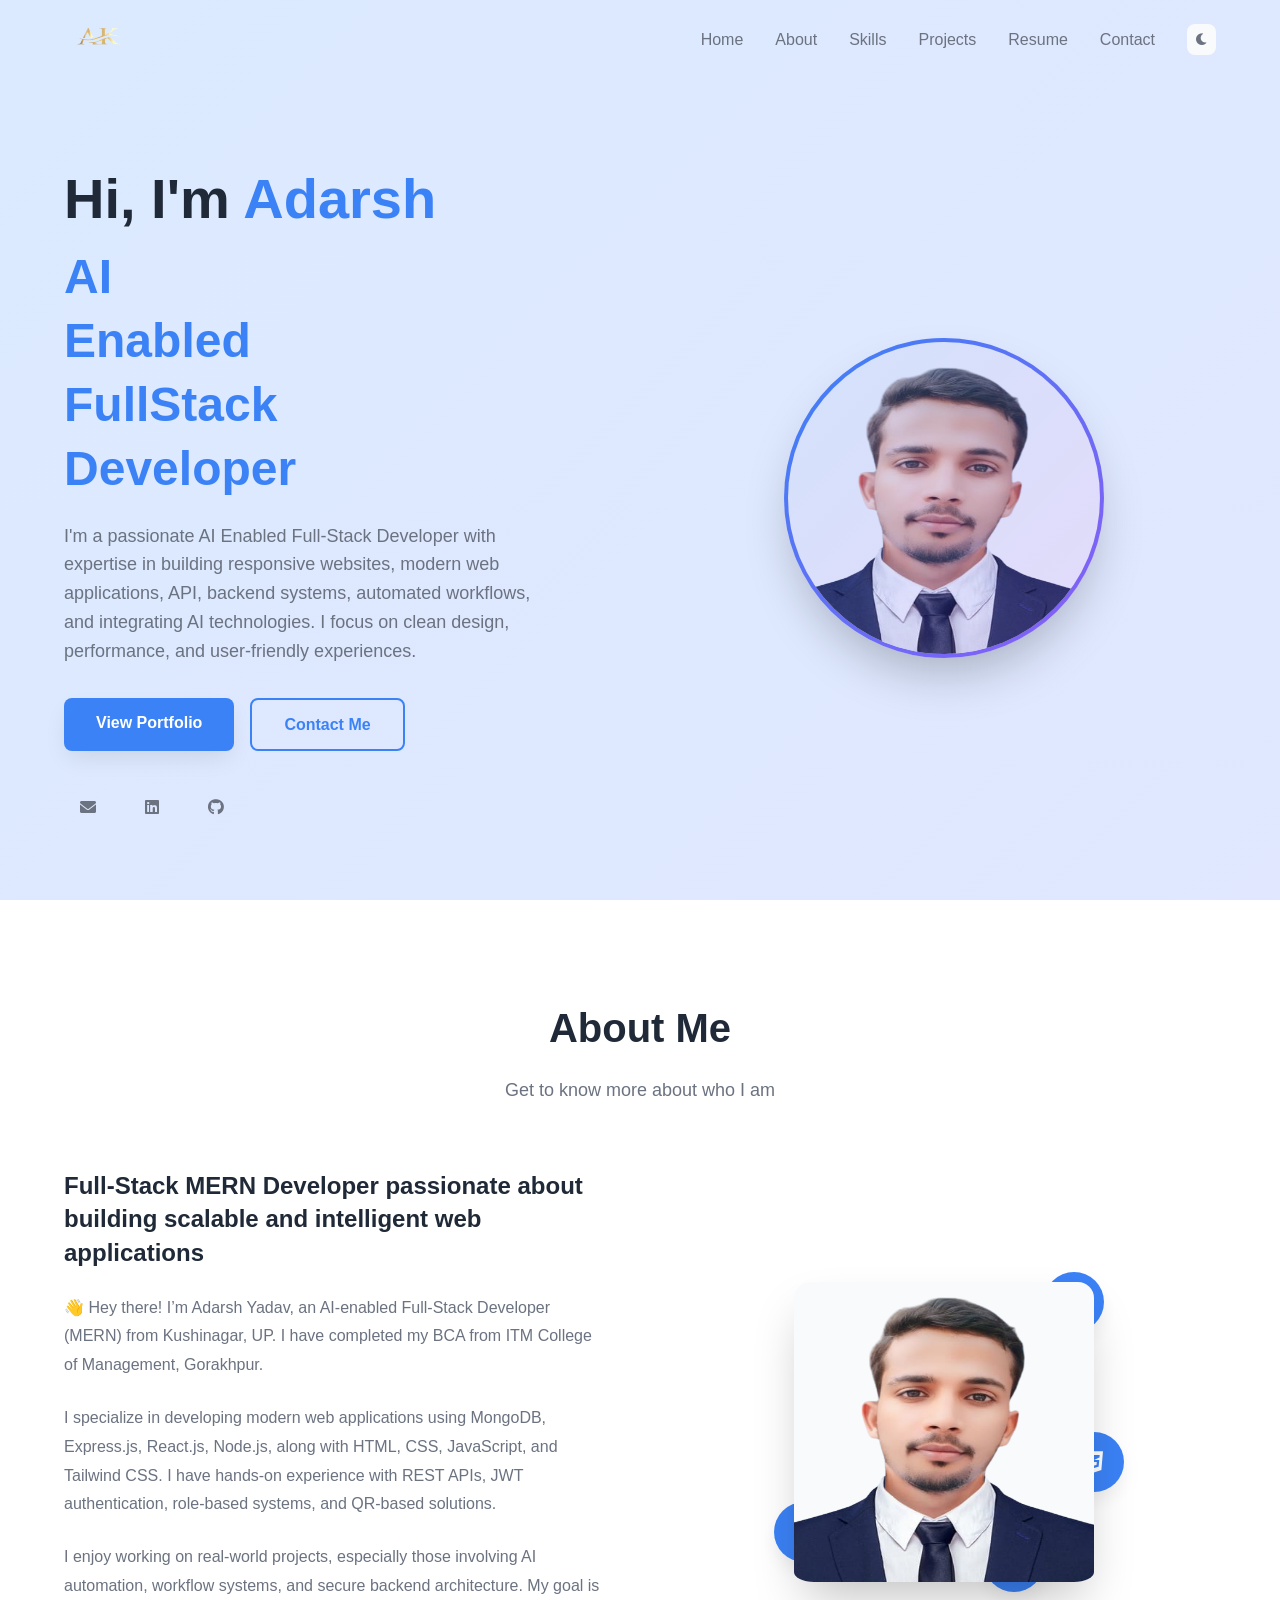
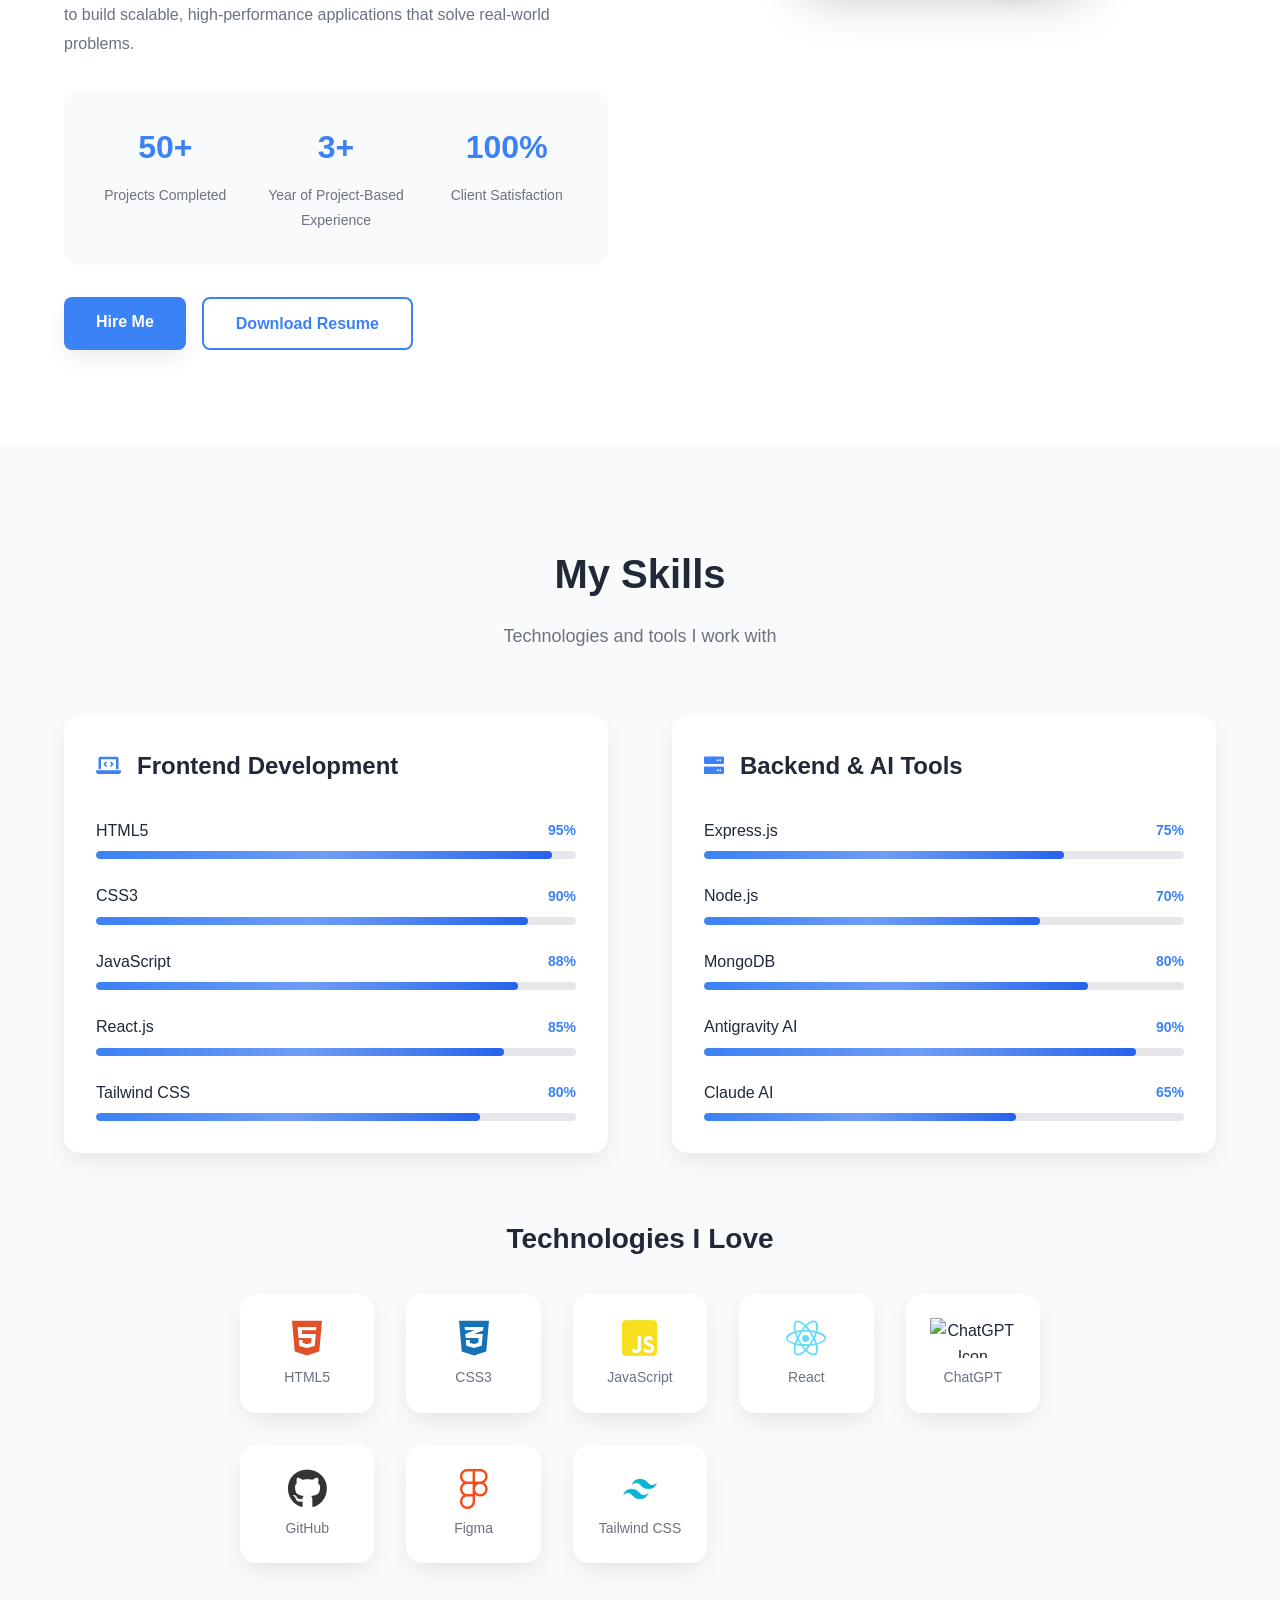
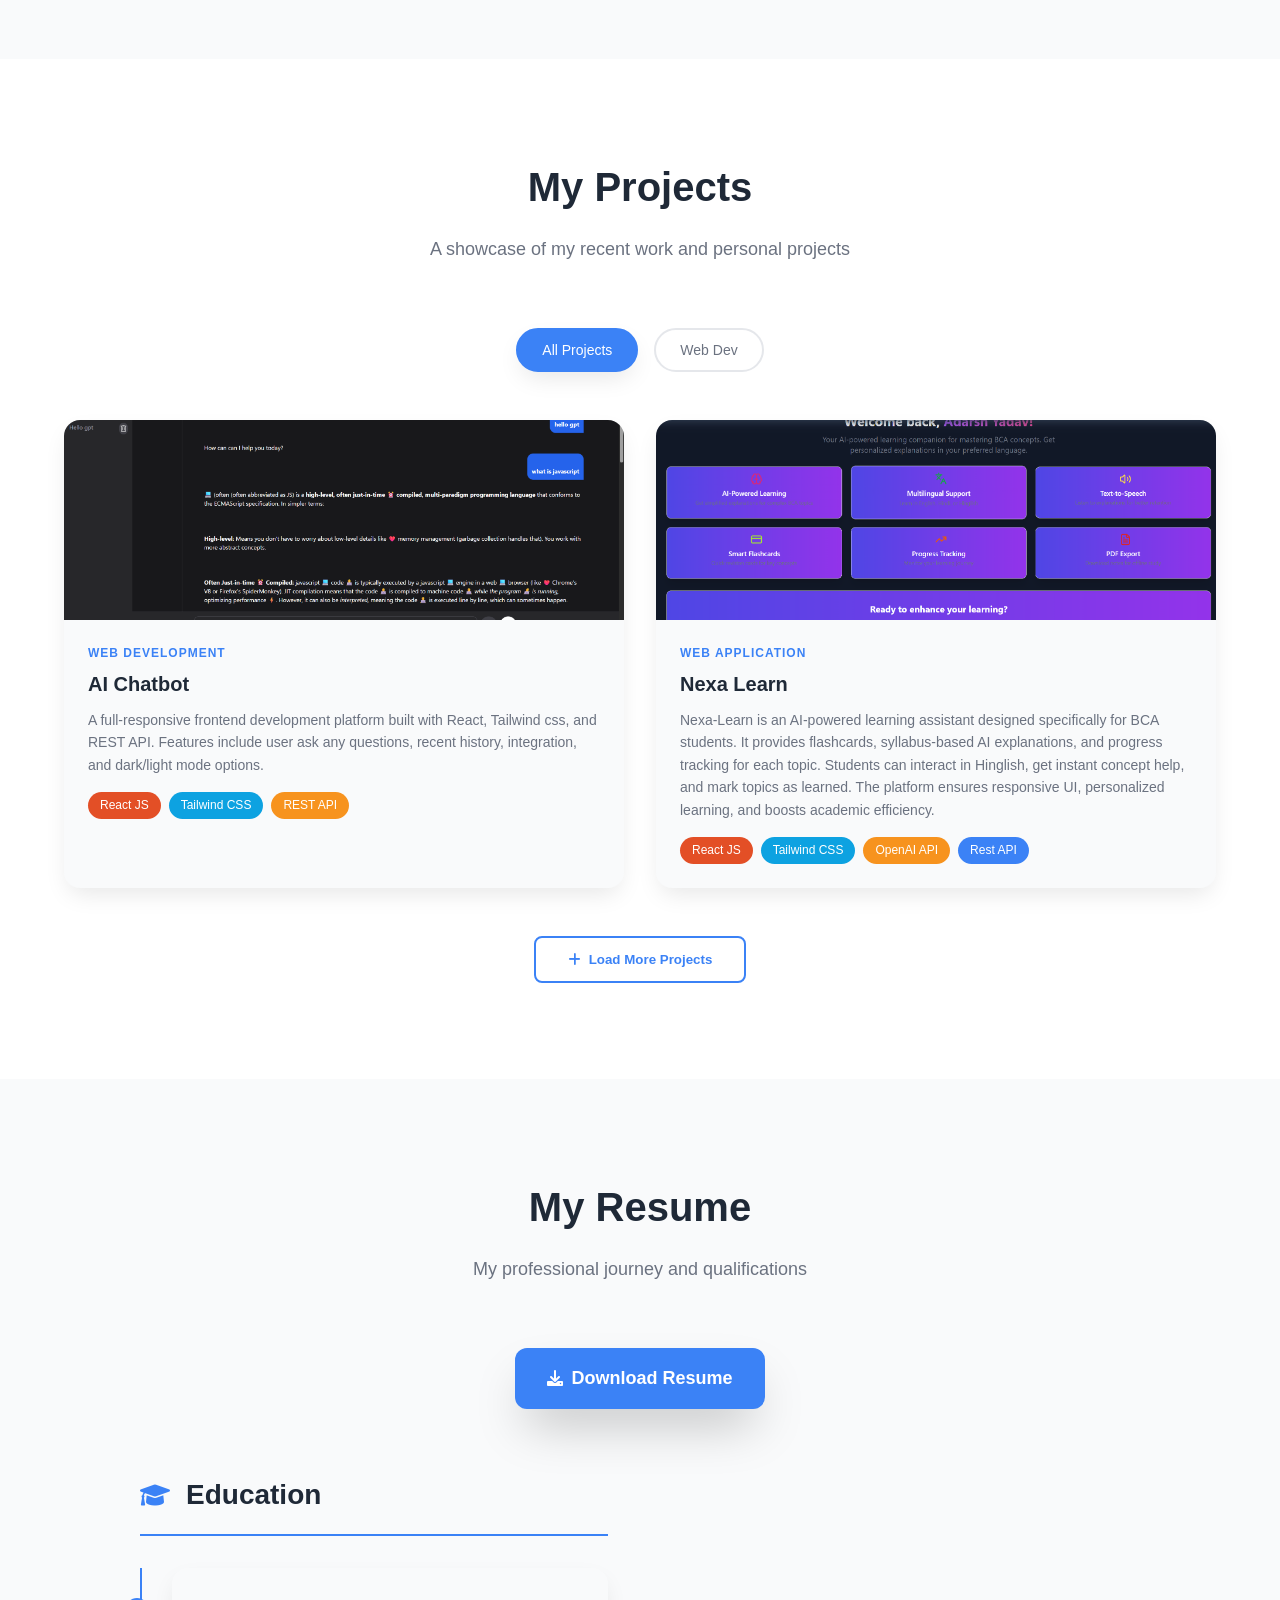
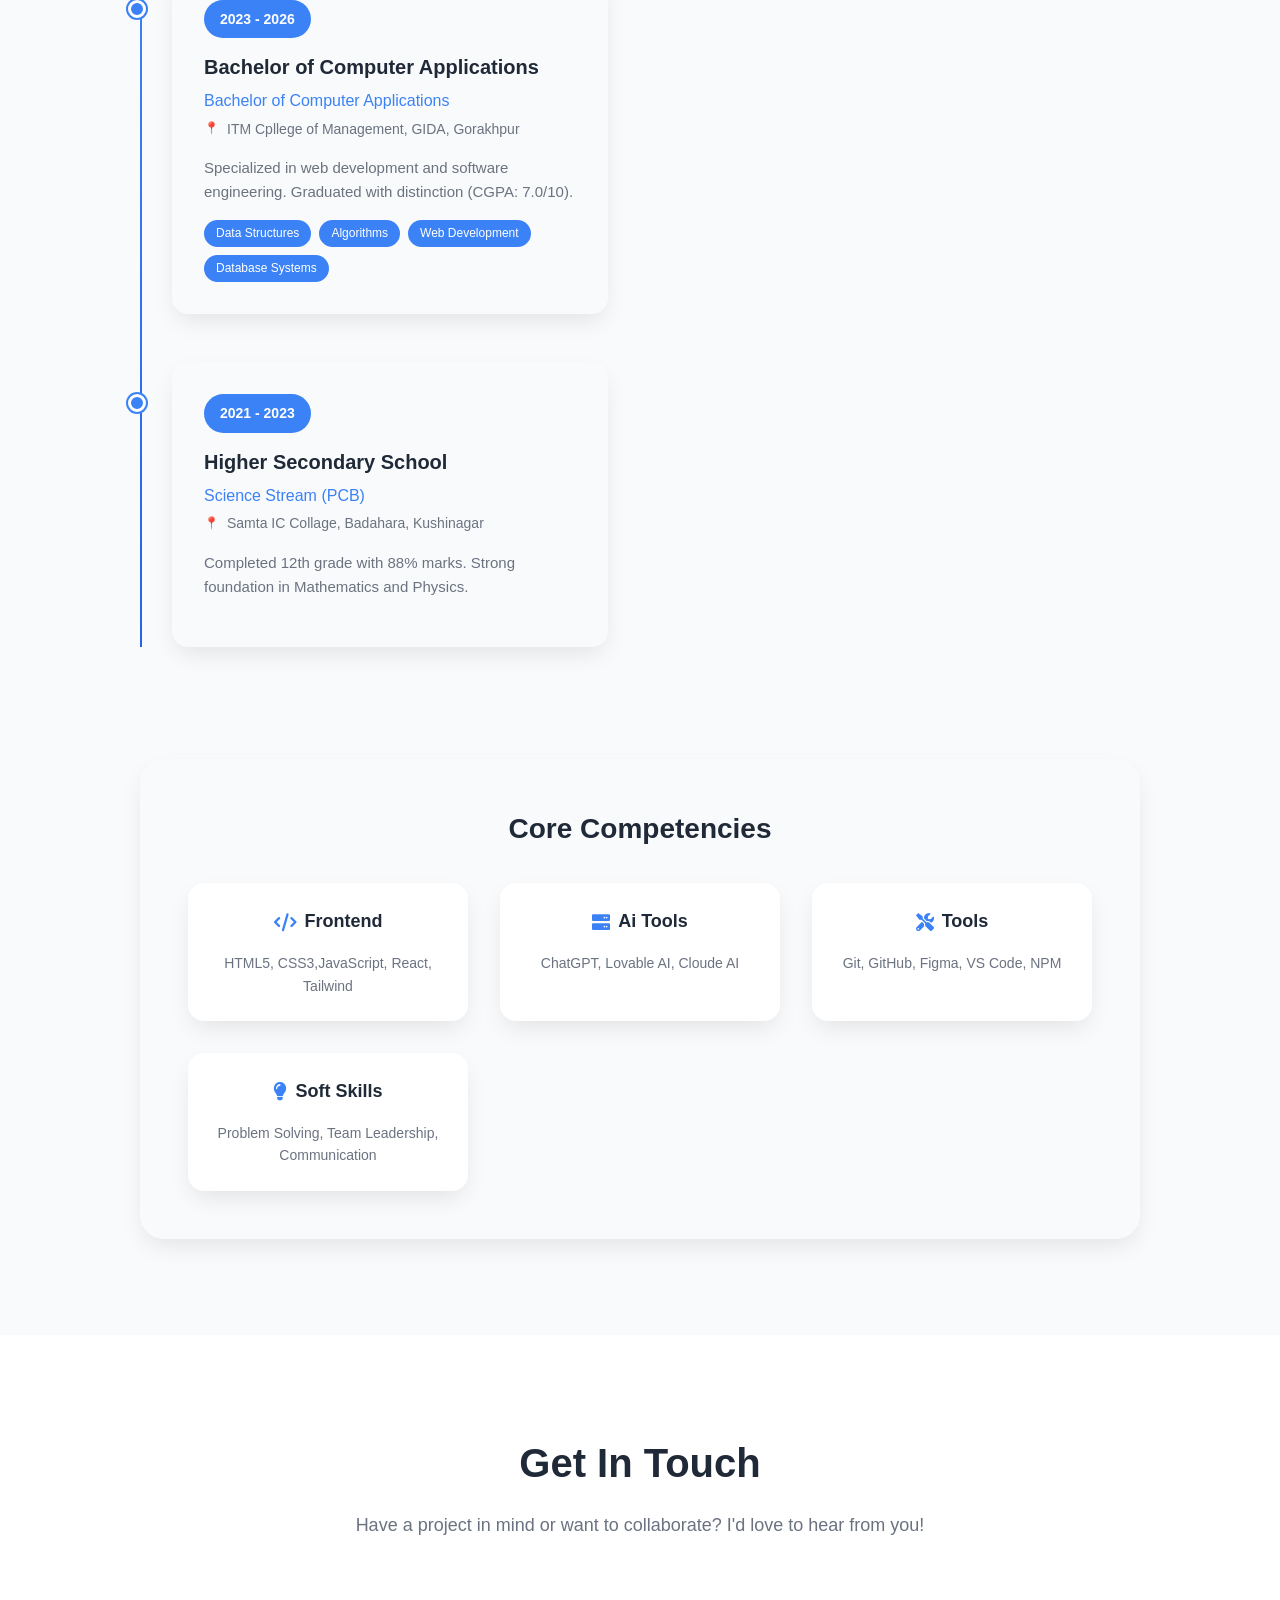
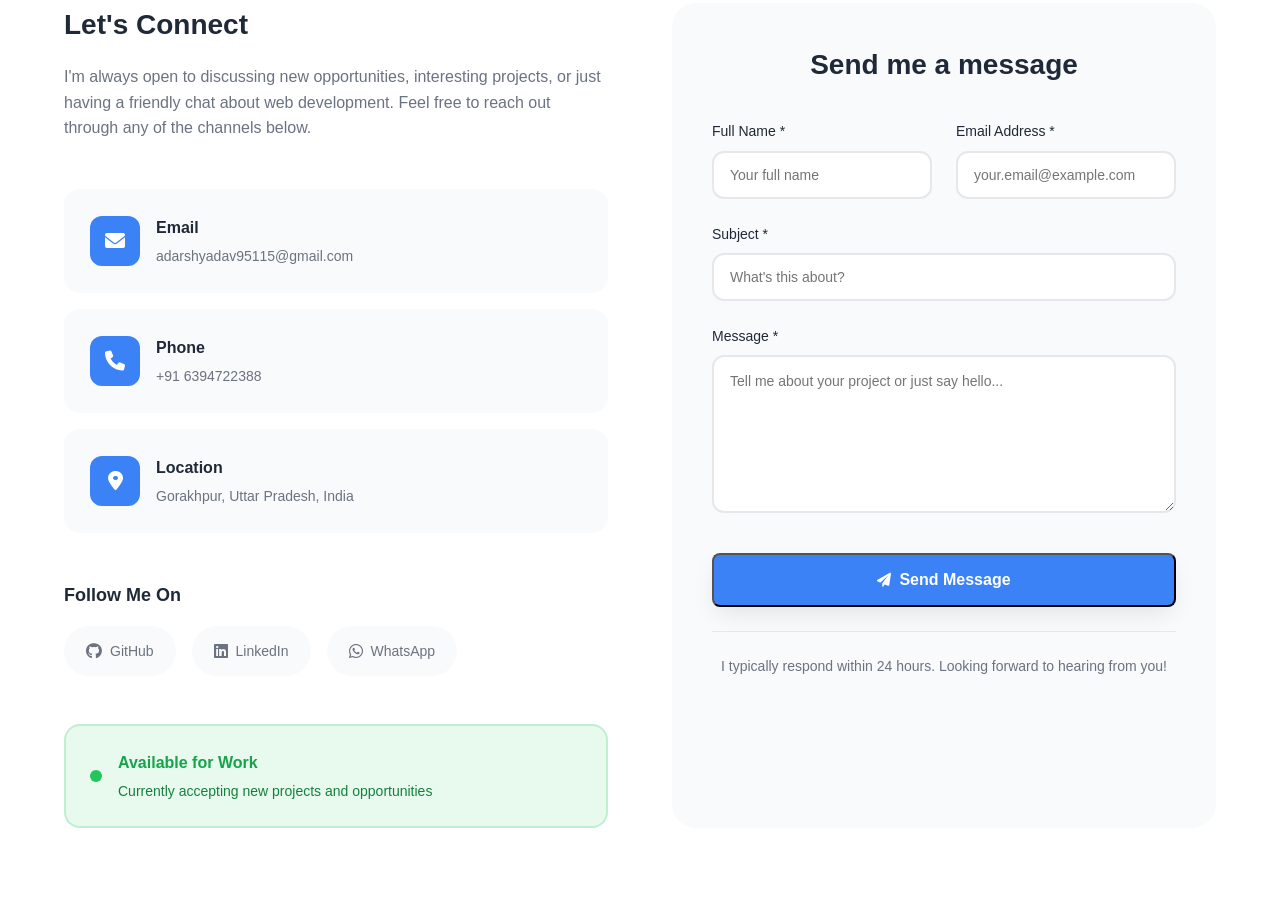
==== commit cf62b17f: "add new skills and description" ====
--- a/index.html
+++ b/index.html
@@ -64,10 +64,10 @@
             <h2 class="hero-subtitle" id="typing-container"></h2>
 
             <p class="hero-description">
-              I'm a passionate Frontend Developer with expertise in building
-              responsive websites, modern web applications, and integrating AI
-              technologies. I focus on clean design, performance, and
-              user-friendly experiences.
+              I'm a passionate AI Enabled Full-Stack Developer with expertise in
+              building responsive websites, modern web applications, API, backend
+              systems, automated workflows, and integrating AI technologies. I
+              focus on clean design, performance, and user-friendly experiences.
             </p>
 
             <div class="hero-buttons">
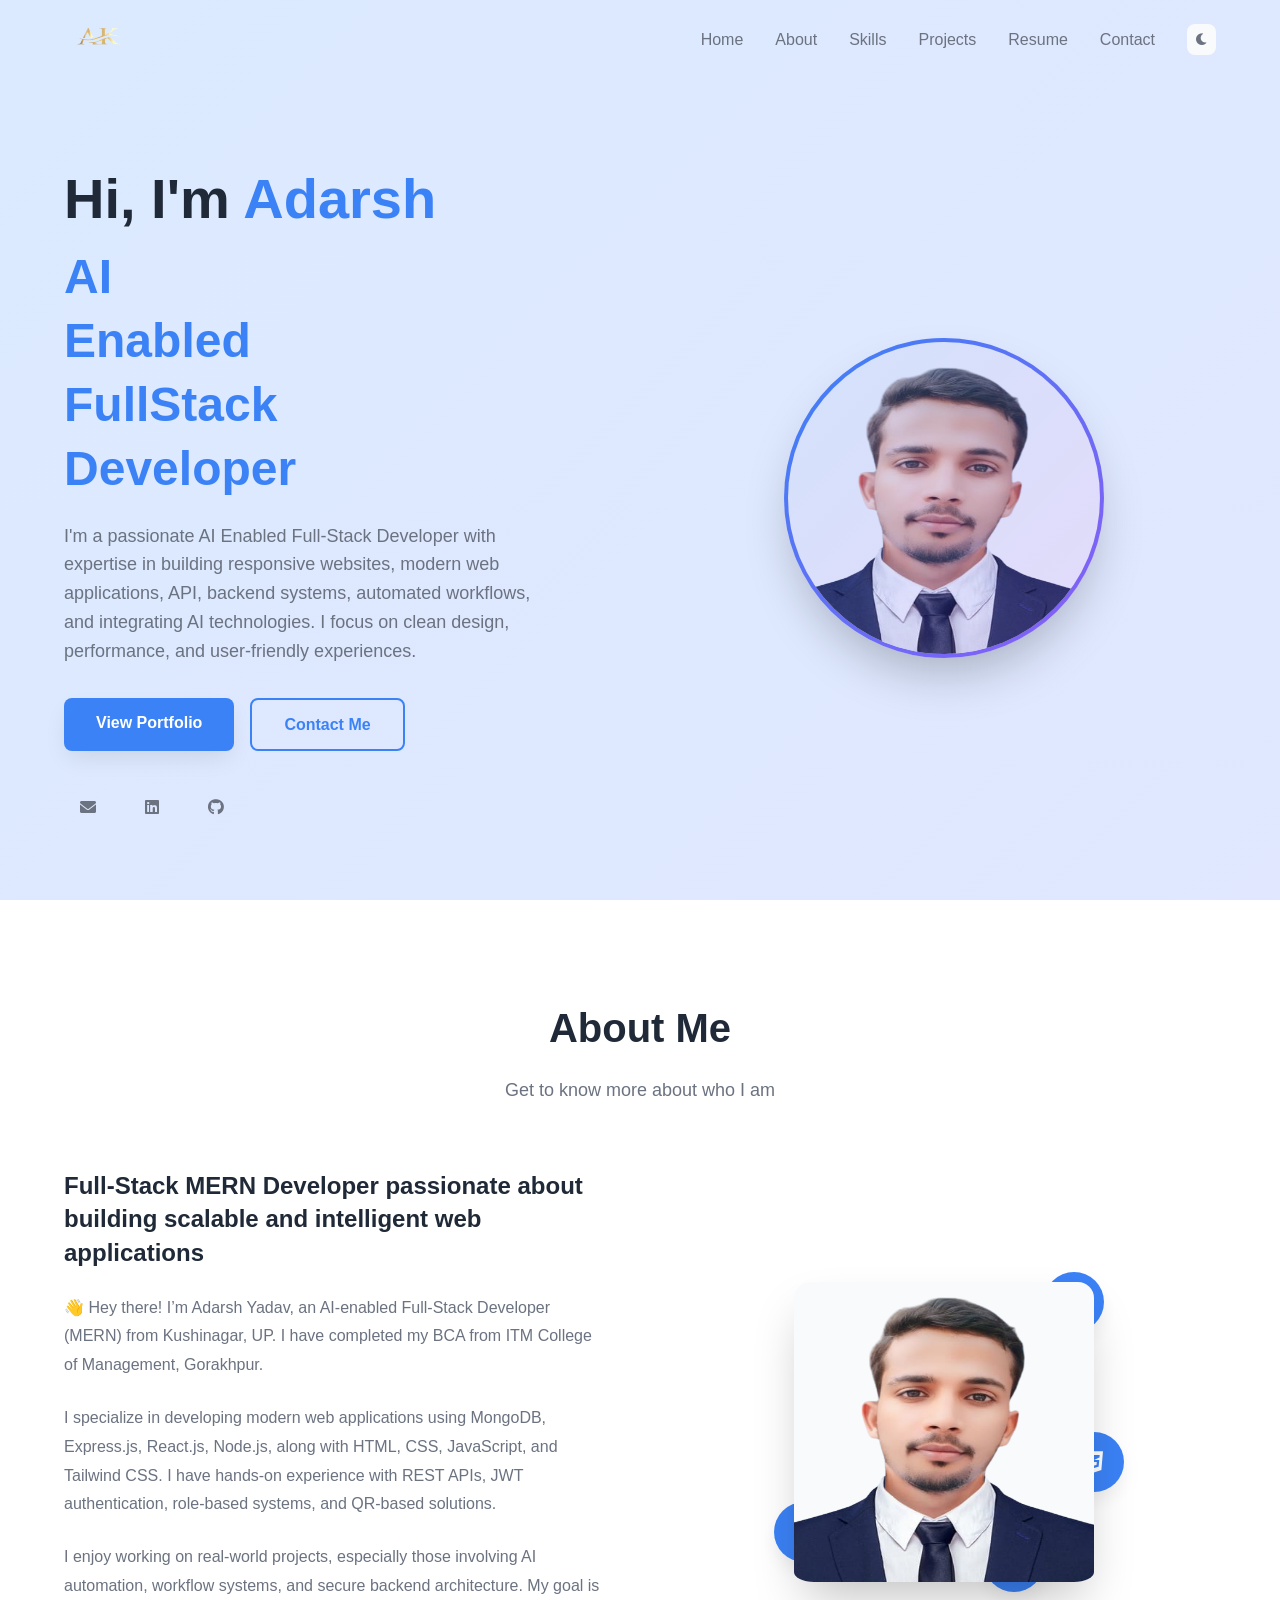
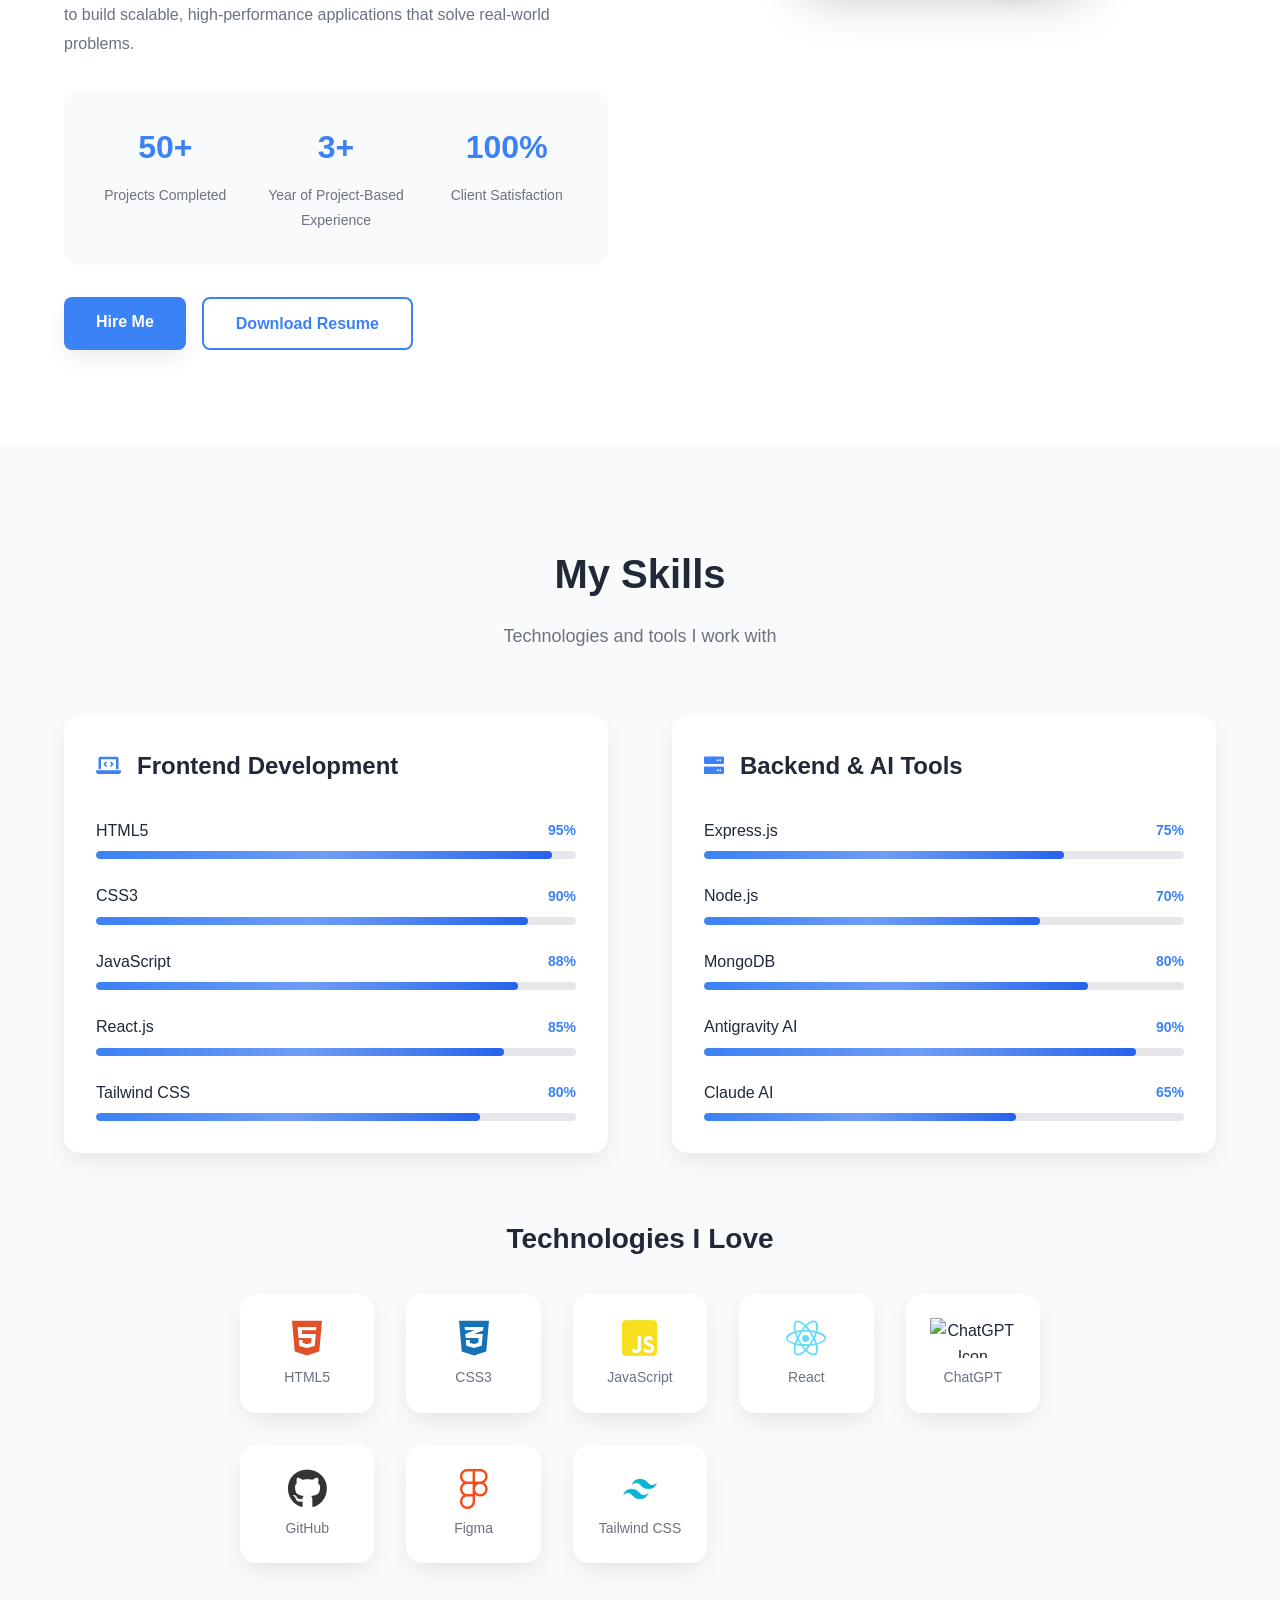
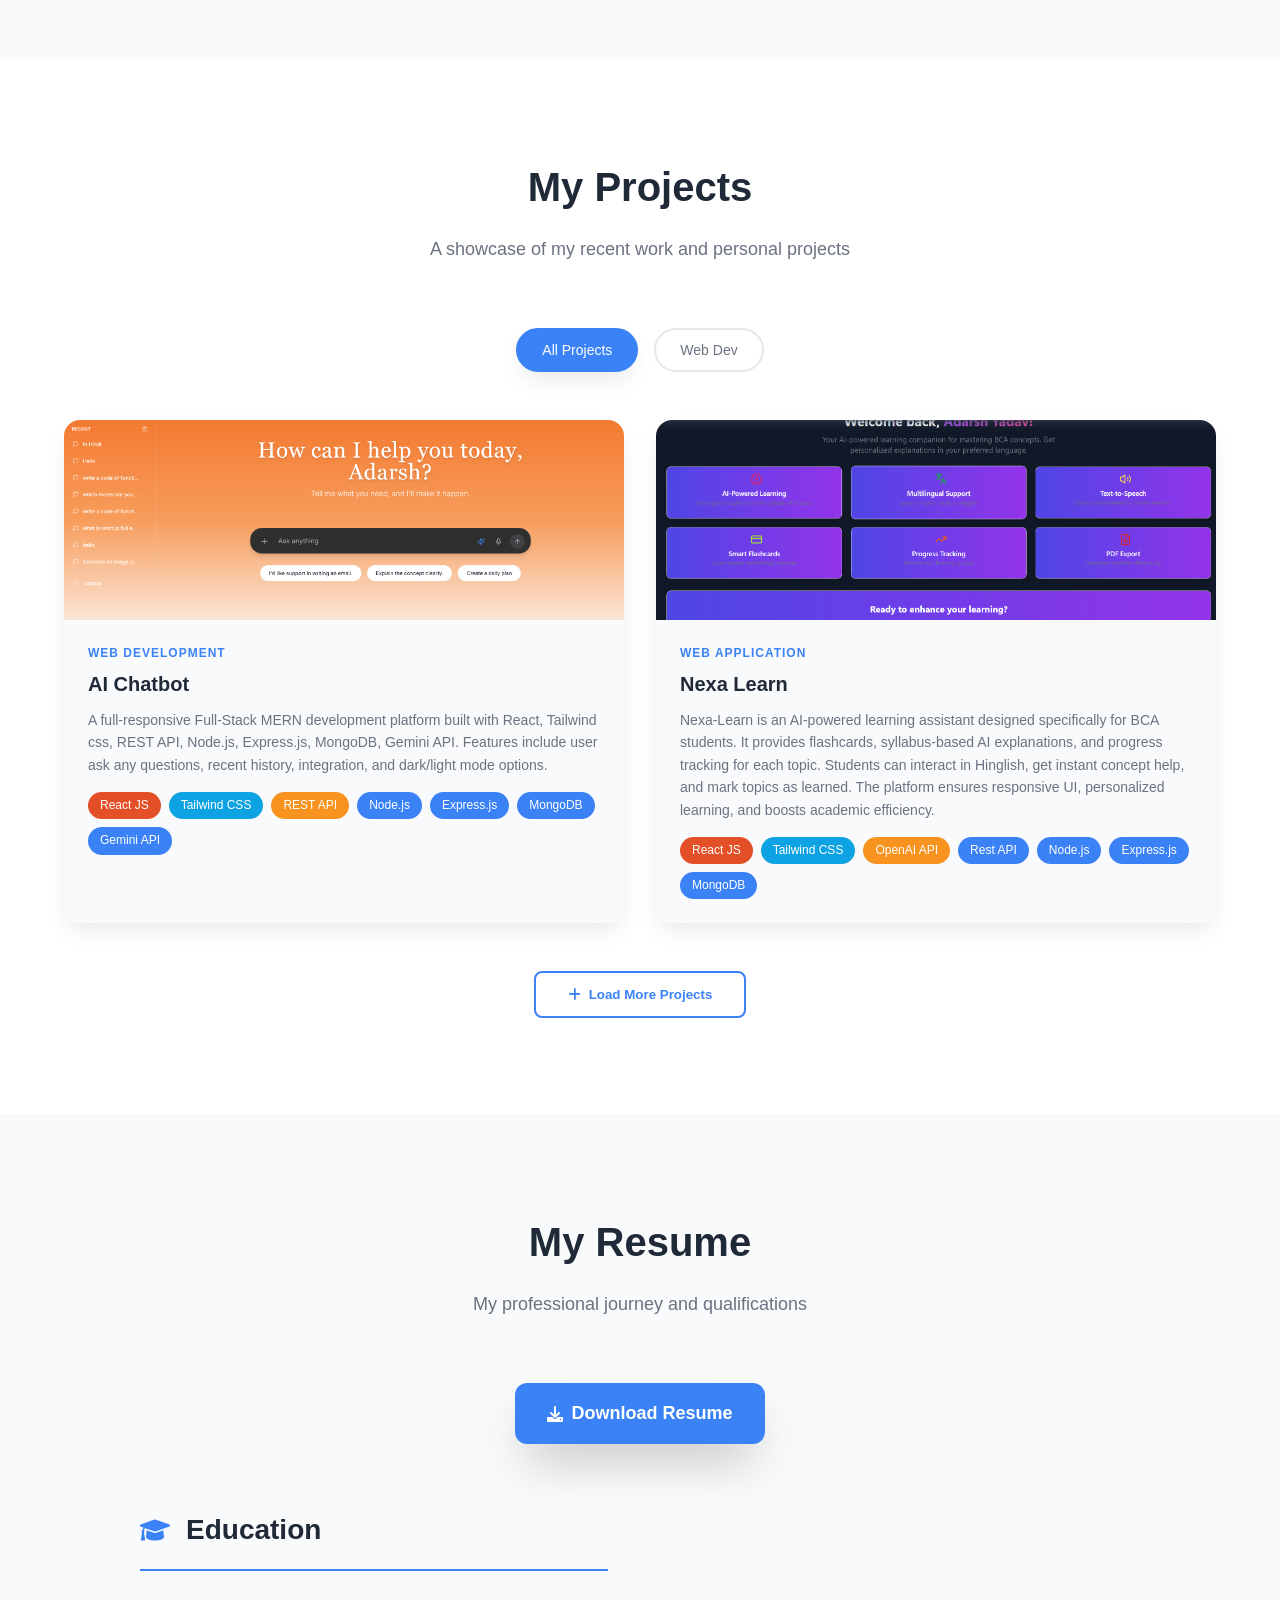
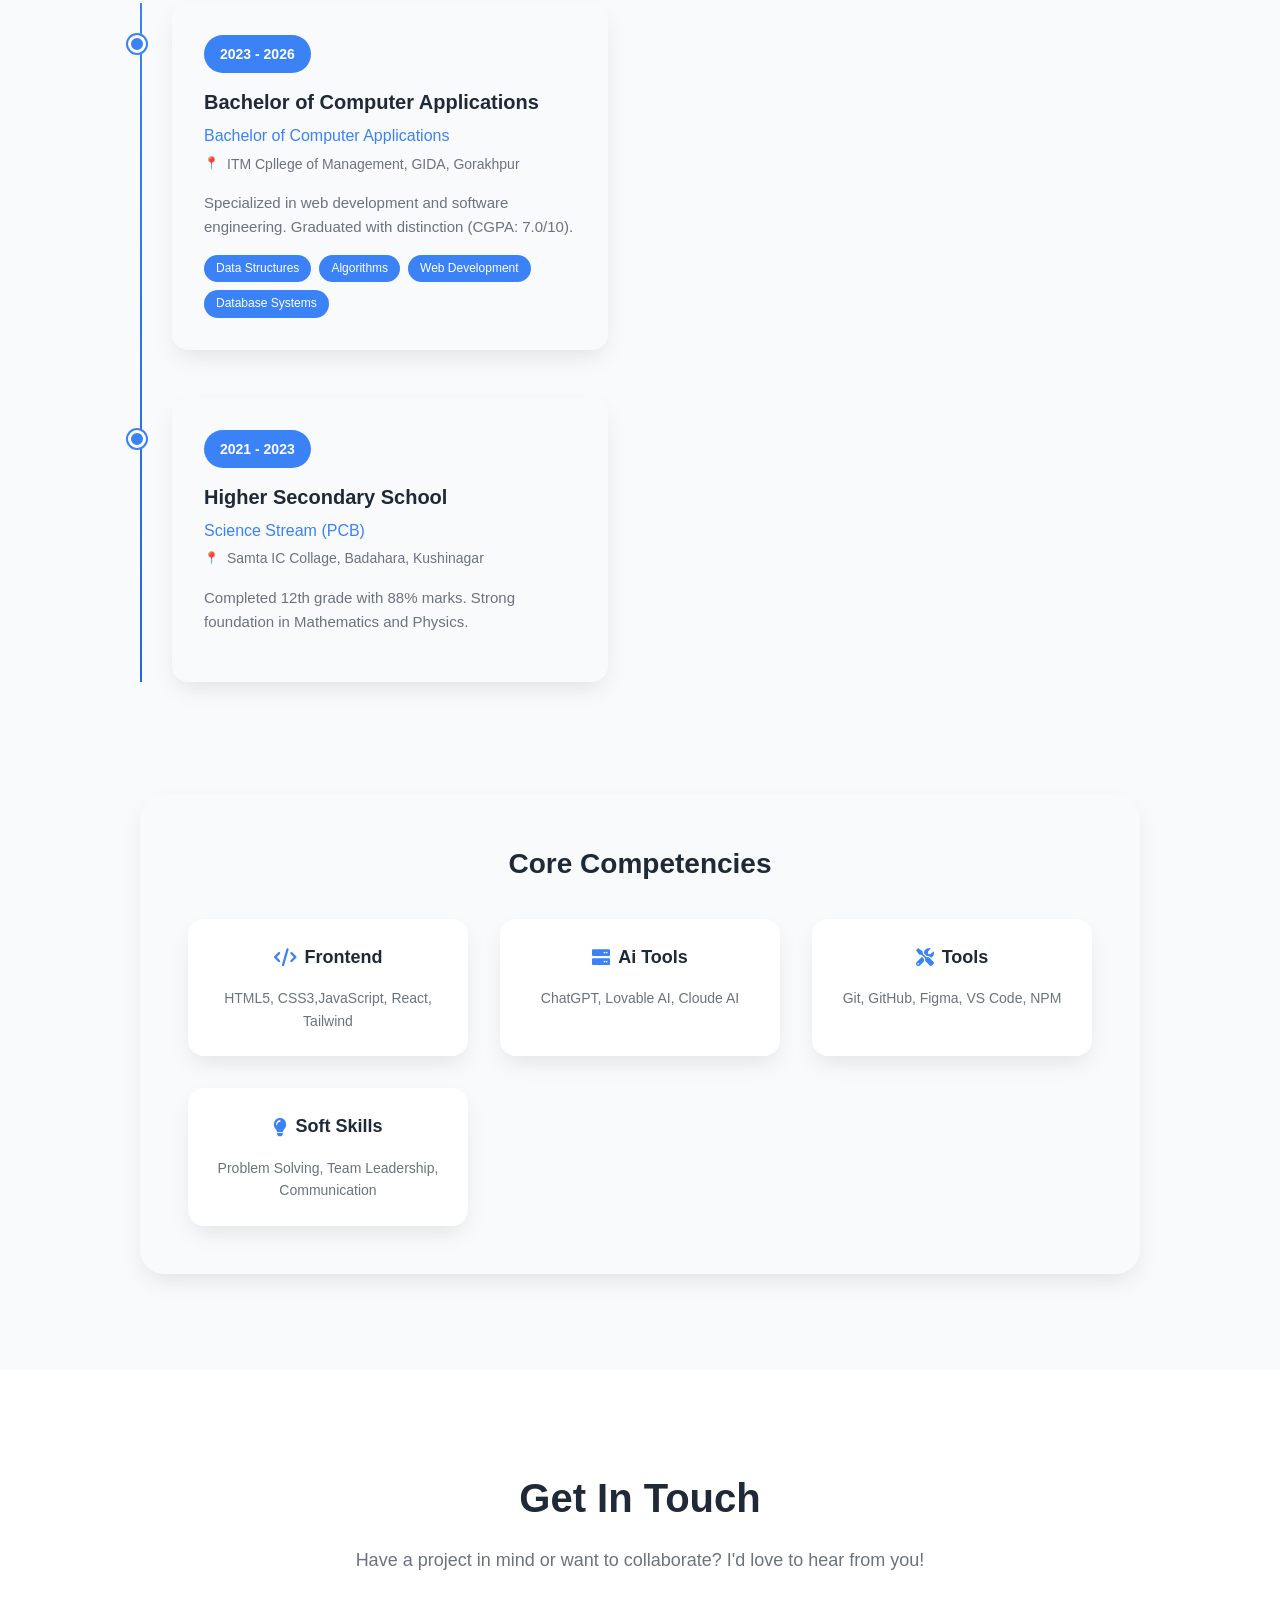
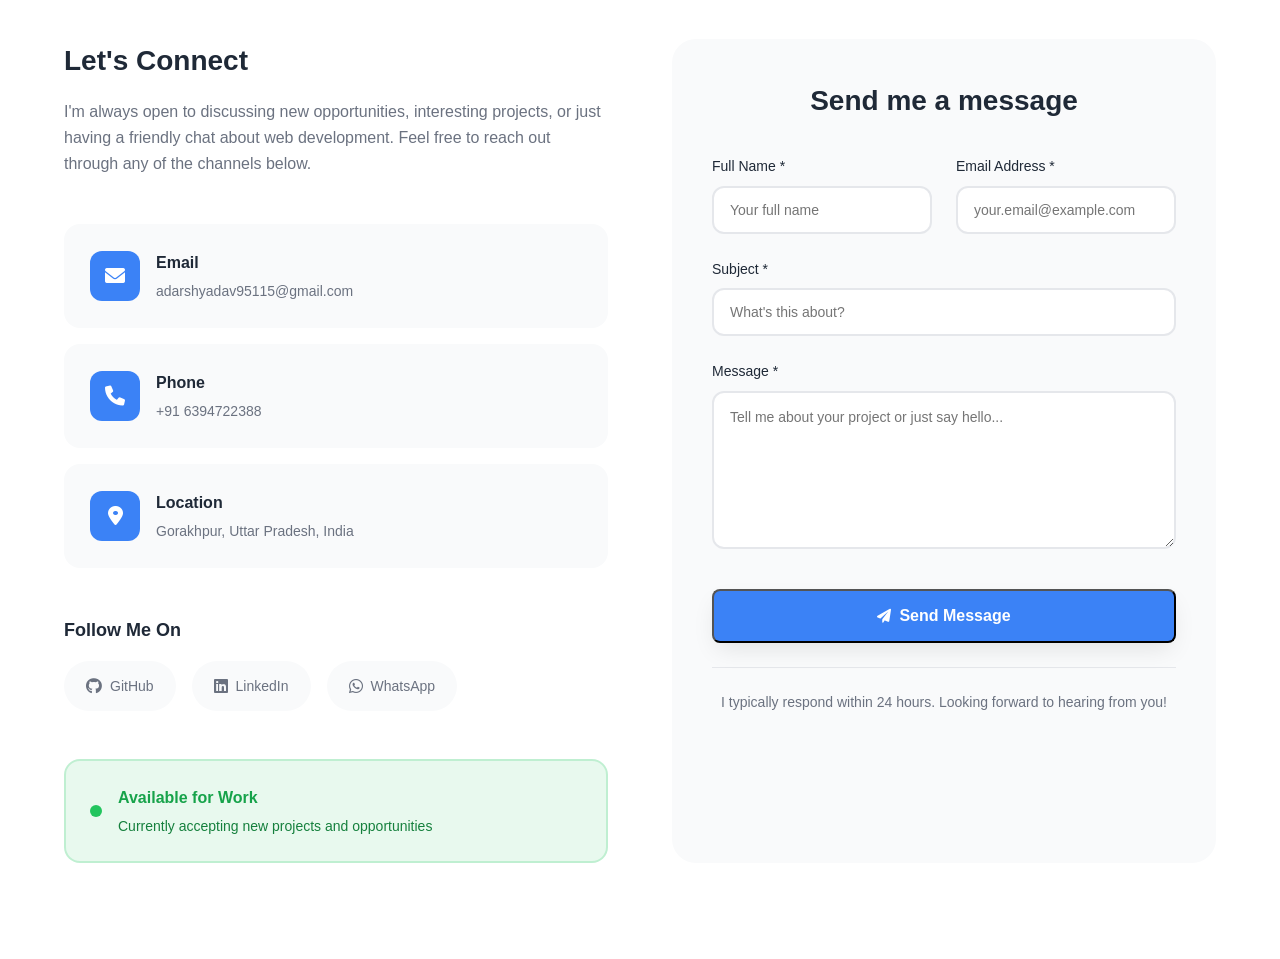
==== commit 0fda5f43: "add new skills and description and project link" ====
--- a/index.html
+++ b/index.html
@@ -65,9 +65,10 @@
 
             <p class="hero-description">
               I'm a passionate AI Enabled Full-Stack Developer with expertise in
-              building responsive websites, modern web applications, API, backend
-              systems, automated workflows, and integrating AI technologies. I
-              focus on clean design, performance, and user-friendly experiences.
+              building responsive websites, modern web applications, API,
+              backend systems, automated workflows, and integrating AI
+              technologies. I focus on clean design, performance, and
+              user-friendly experiences.
             </p>
 
             <div class="hero-buttons">
@@ -398,22 +399,18 @@
         <div class="projects-grid">
           <div class="project-card" data-category="web">
             <div class="project-image">
-              <img
-                src="Images/Screenshot 2025-07-17 115925.png"
-                alt="chatbot"
-                loading="lazy"
-              />
+              <img src="Images/image.png" alt="chatbot" loading="lazy" />
               <div class="project-overlay">
                 <div class="project-links">
                   <a
-                    href="https://jinny-bot.vercel.app/"
+                    href="https://jinny-chat-gpt-kkfo.vercel.app/"
                     class="project-link"
                     title="View Demo"
                   >
                     <i class="fas fa-external-link-alt"></i>
                   </a>
                   <a
-                    href="https://github.com/adrsy6394/jinny-bot"
+                    href="https://github.com/adrsy6394/jinny-chatGPT"
                     class="project-link"
                     title="View Code"
                   >
@@ -426,15 +423,19 @@
               <div class="project-category">Web Development</div>
               <h3 class="project-title">AI Chatbot</h3>
               <p class="project-description">
-                A full-responsive frontend development platform built with
-                React, Tailwind css, and REST API. Features include user ask any
-                questions, recent history, integration, and dark/light mode
-                options.
+                A full-responsive Full-Stack MERN development platform built with
+                React, Tailwind css, REST API, Node.js, Express.js, MongoDB,
+                Gemini API. Features include user ask any questions, recent
+                history, integration, and dark/light mode options.
               </p>
               <div class="project-tech">
                 <span class="tech-tag">React JS</span>
                 <span class="tech-tag">Tailwind CSS</span>
                 <span class="tech-tag">REST API</span>
+                <span class="tech-tag">Node.js</span>
+                <span class="tech-tag">Express.js</span>
+                <span class="tech-tag">MongoDB</span>
+                <span class="tech-tag">Gemini API</span>
               </div>
             </div>
           </div>
@@ -483,6 +484,9 @@
                 <span class="tech-tag">Tailwind CSS</span>
                 <span class="tech-tag">OpenAI API</span>
                 <span class="tech-tag">Rest API</span>
+                <span class="tech-tag">Node.js</span>
+                <span class="tech-tag">Express.js</span>
+                <span class="tech-tag">MongoDB</span>
               </div>
             </div>
           </div>
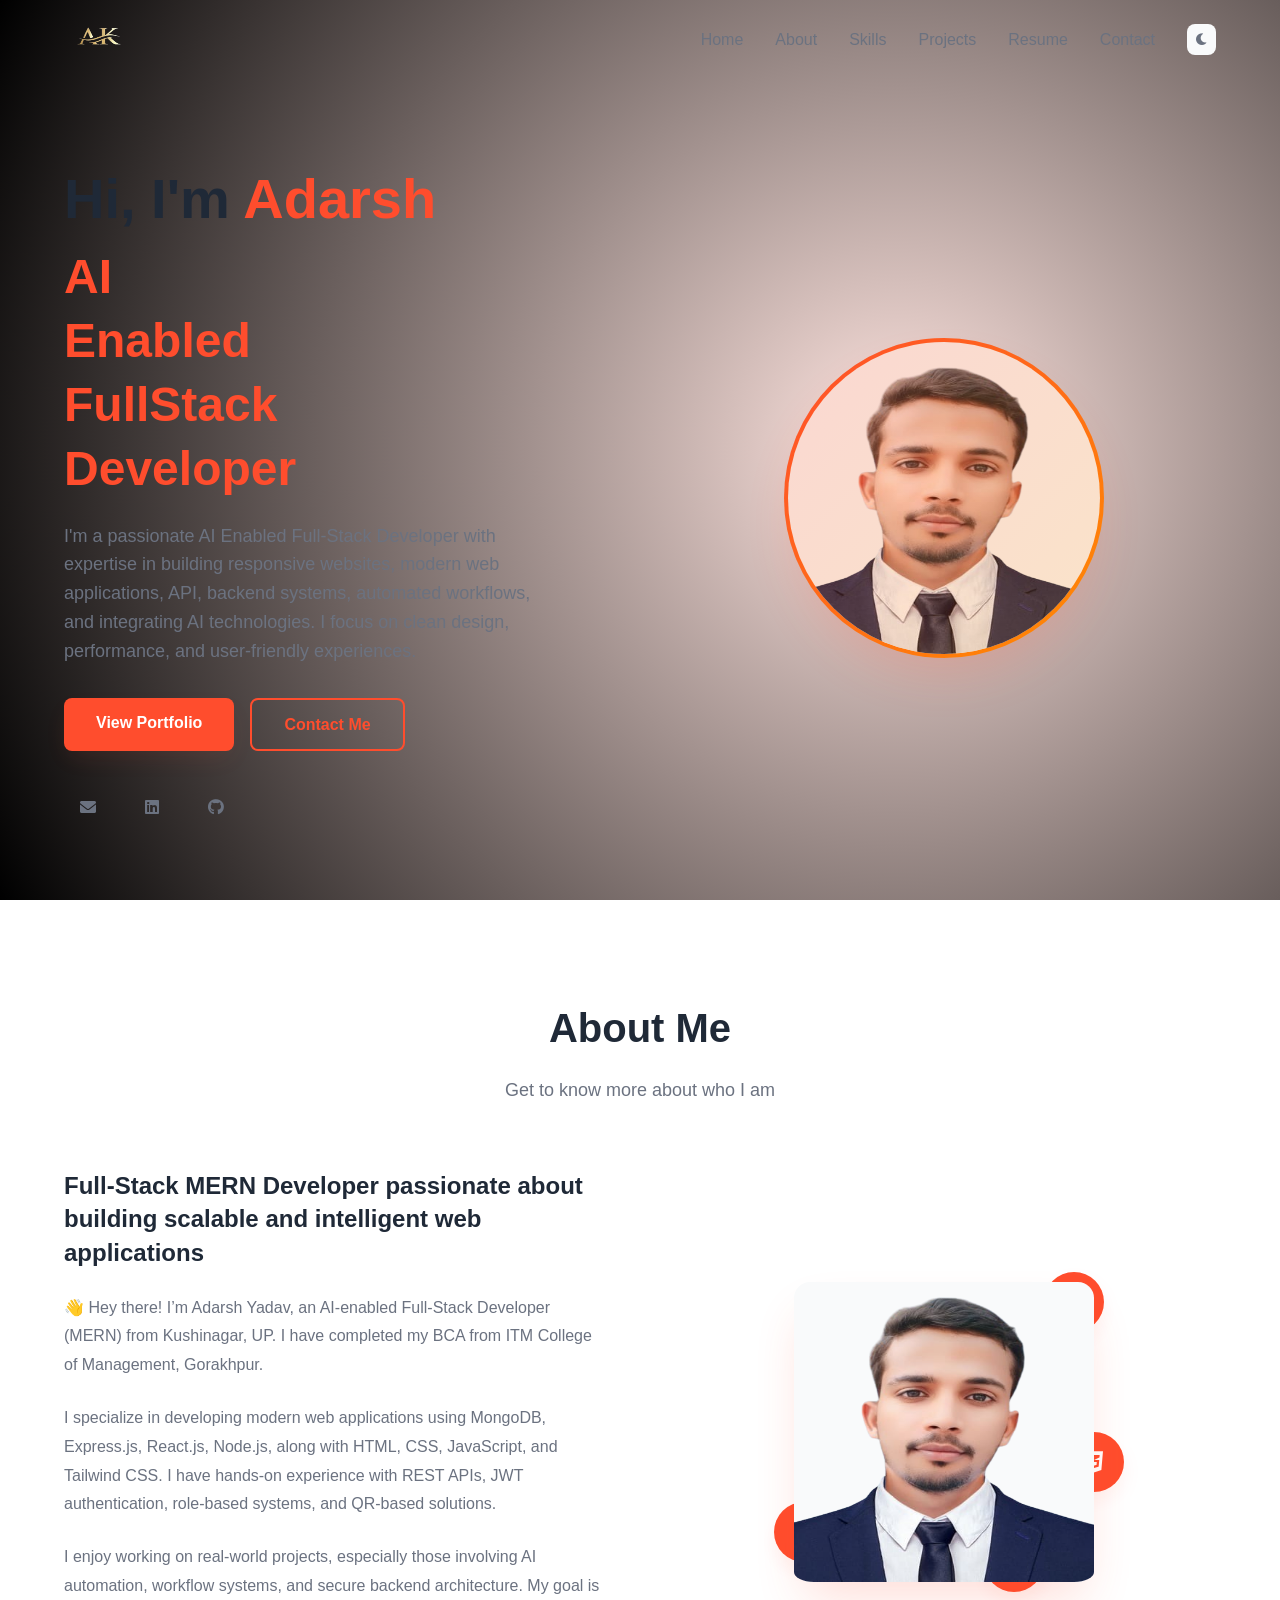
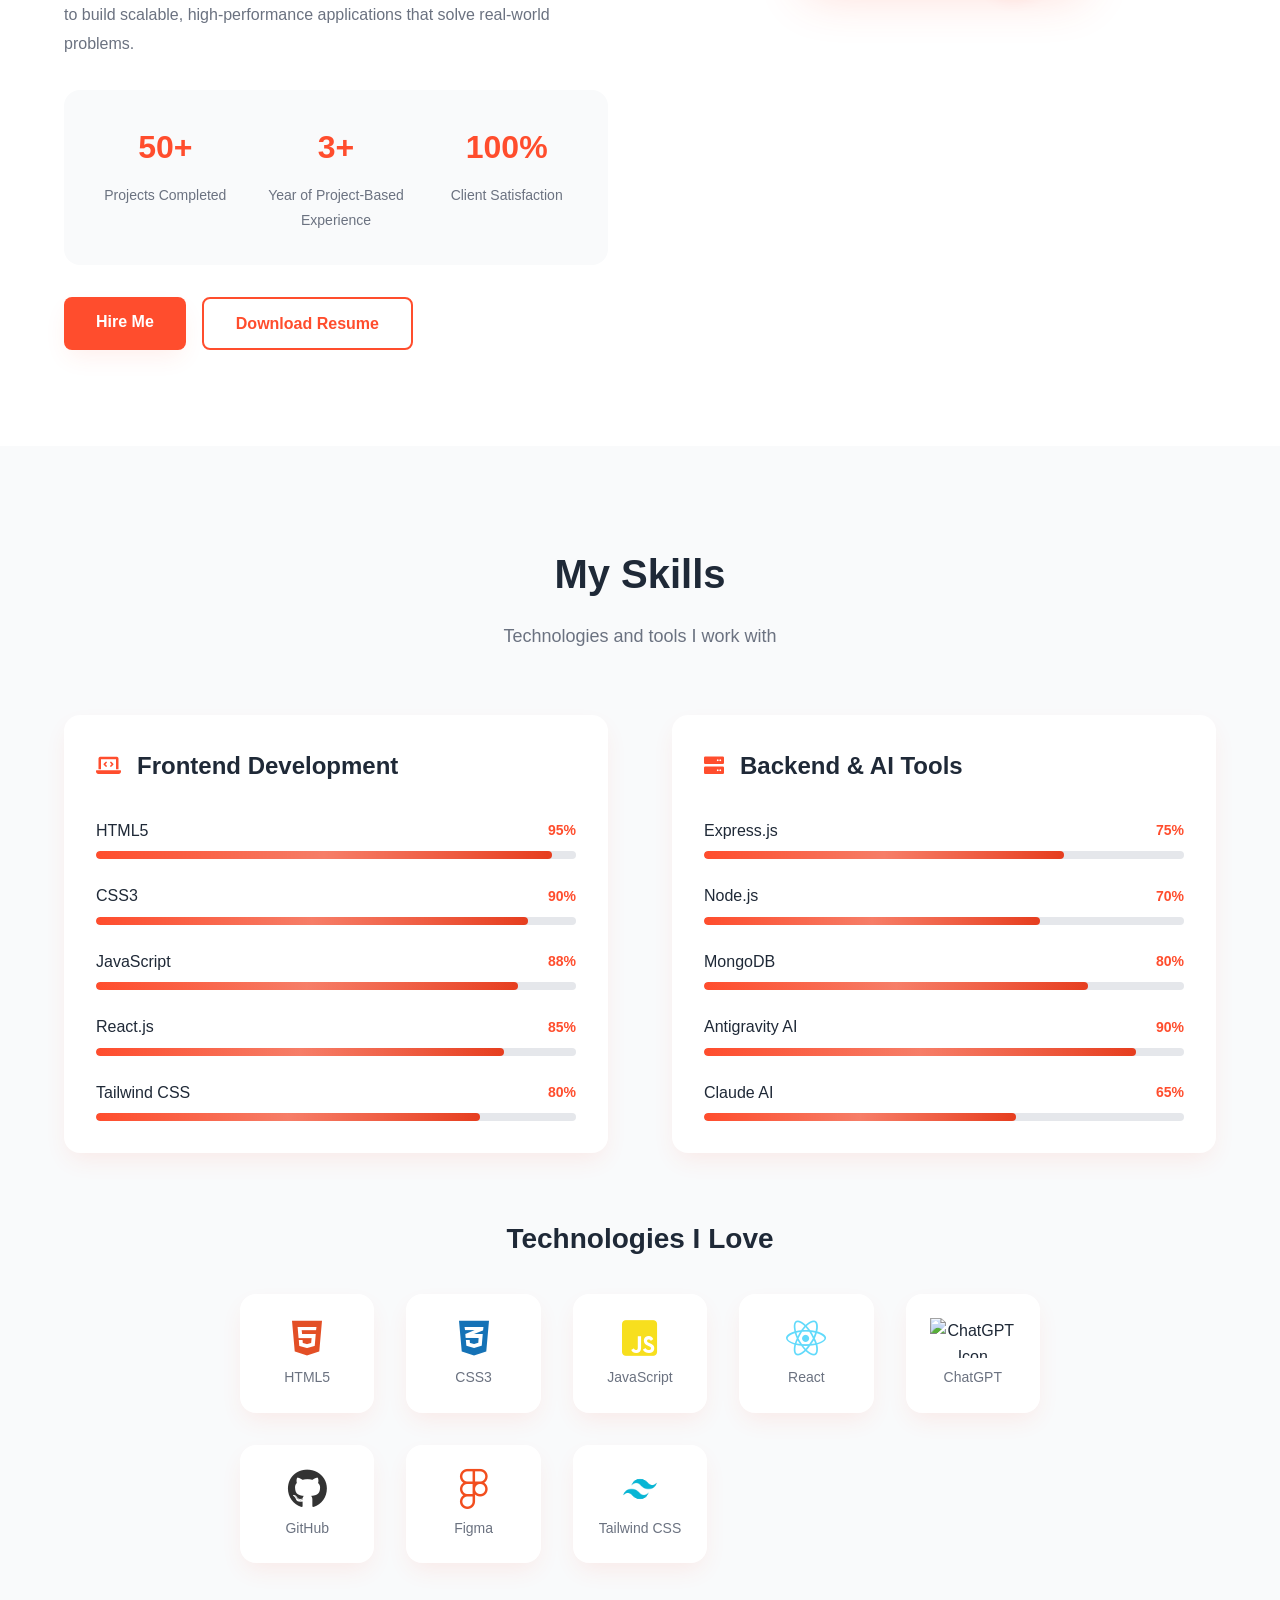
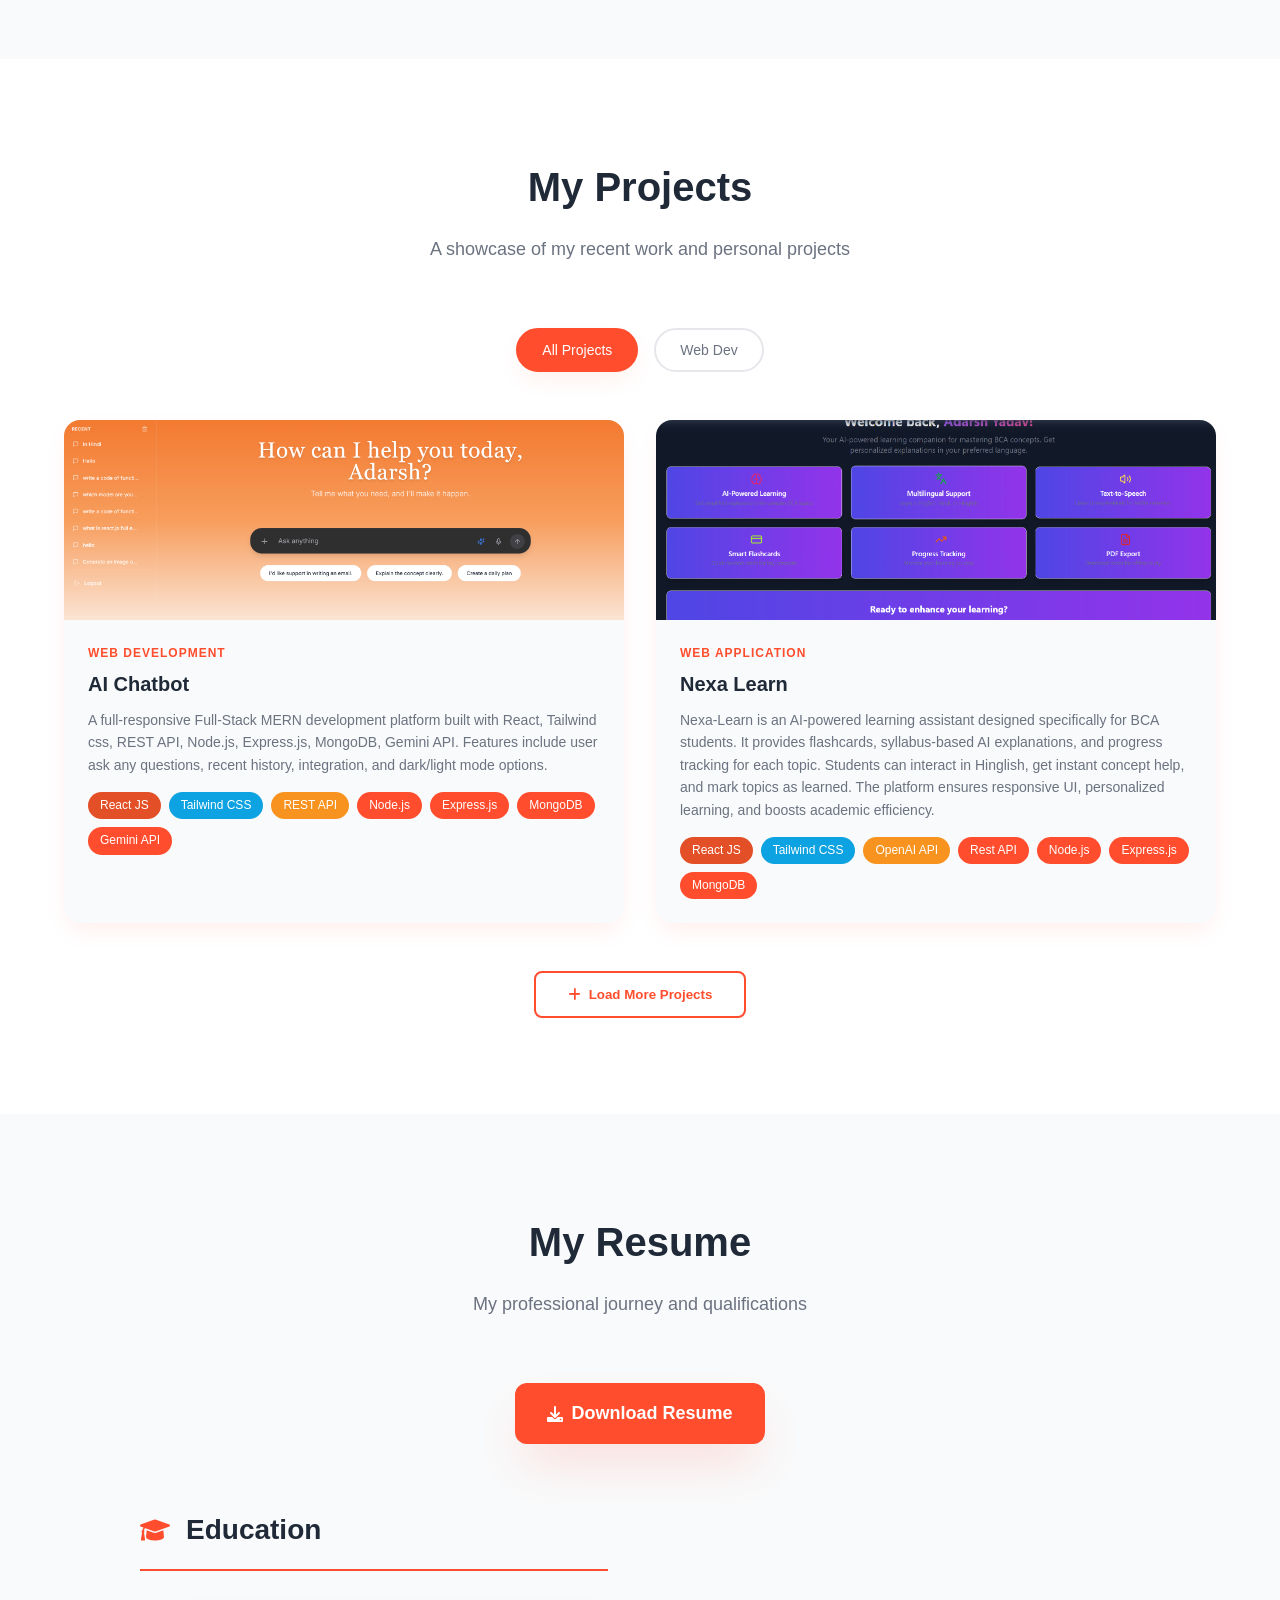
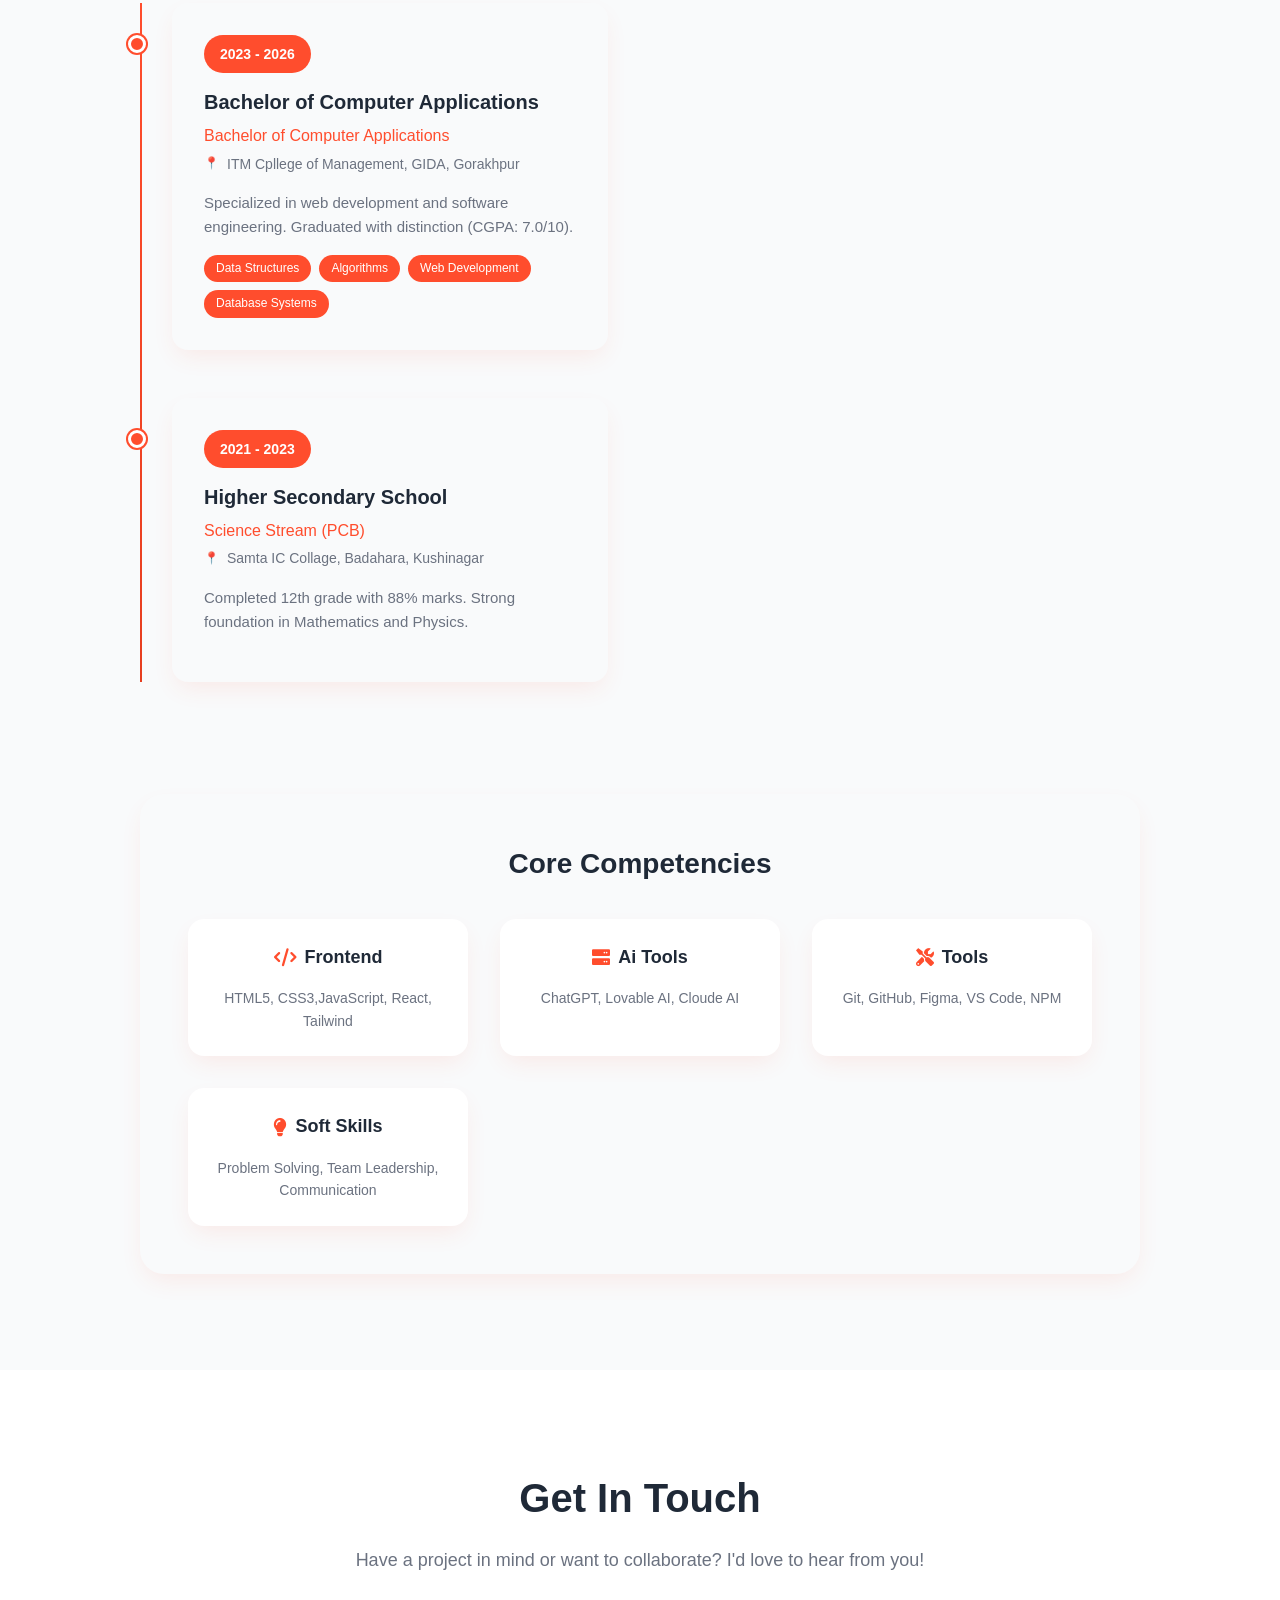
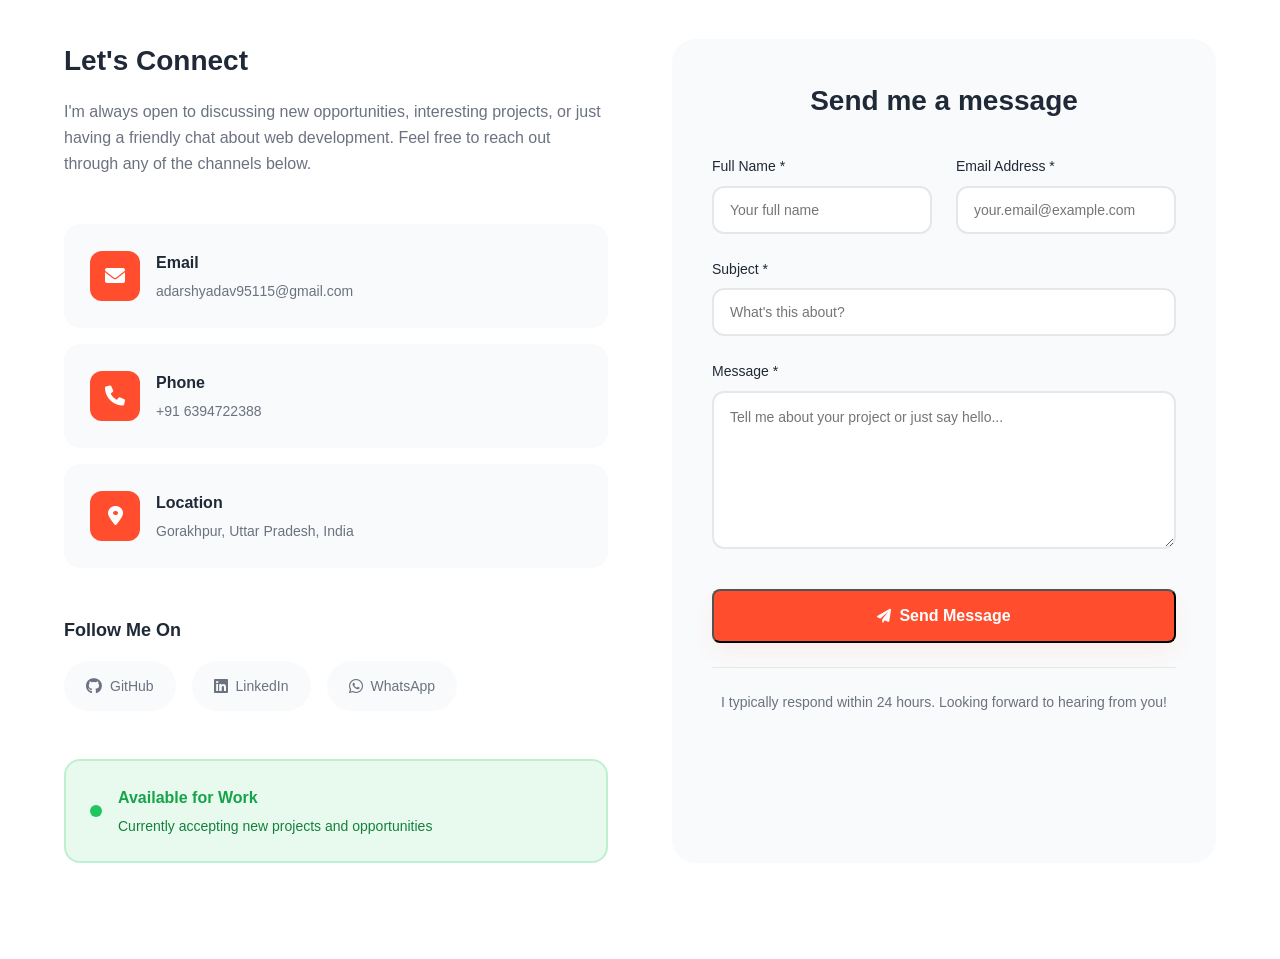
==== commit 53101d93: "add new nexa learn link" ====
--- a/index.html
+++ b/index.html
@@ -450,7 +450,7 @@
               <div class="project-overlay">
                 <div class="project-links">
                   <a
-                    href="https://learning-bca-smg3.vercel.app/"
+                    href="https://learning-bca-t1ue.vercel.app/"
                     class="project-link"
                     title="View Demo"
                   >
--- a/styles.css
+++ b/styles.css
@@ -1,27 +1,29 @@
 :root {
-    --primary-color: #3b82f6;
-    --primary-hover: #2563eb;
+    --primary-color: #ff4d2d;
+    --primary-hover: #e63e1f;
     --text-primary: #1f2937;
     --text-secondary: #6b7280;
     --bg-primary: #ffffff;
     --bg-secondary: #f9fafb;
-    --bg-gradient-start: #dbeafe;
-    --bg-gradient-end: #e0e7ff;
+    --bg-gradient-start: #fff5f2;
+    --bg-gradient-end: #ffe4e0;
     --border-color: #e5e7eb;
-    --shadow: 0 10px 25px -5px rgba(0, 0, 0, 0.1);
-    --shadow-lg: 0 25px 50px -12px rgba(0, 0, 0, 0.25);
+    --shadow: 0 10px 25px -5px rgba(255, 77, 45, 0.1);
+    --shadow-lg: 0 25px 50px -12px rgba(255, 77, 45, 0.2);
 }
 
 [data-theme="dark"] {
-    --text-primary: #f9fafb;
-    --text-secondary: #d1d5db;
-    --bg-primary: #111827;
-    --bg-secondary: #1f2937;
-    --bg-gradient-start: #1f2937;
-    --bg-gradient-end: #374151;
-    --border-color: #374151;
-    --shadow: 0 10px 25px -5px rgba(0, 0, 0, 0.3);
-    --shadow-lg: 0 25px 50px -12px rgba(0, 0, 0, 0.5);
+    --primary-color: #ff4d2d;
+    --primary-hover: #e63e1f;
+    --text-primary: #ffffff;
+    --text-secondary: #b0b0b0;
+    --bg-primary: #000000;
+    --bg-secondary: #121212;
+    --bg-gradient-start: #ff4d2d;
+    --bg-gradient-end: #000000;
+    --border-color: #222222;
+    --shadow: 0 10px 25px -5px rgba(255, 77, 45, 0.2);
+    --shadow-lg: 0 25px 50px -12px rgba(255, 77, 45, 0.3);
 }
 
 
@@ -78,13 +80,15 @@
 }
 
 .header.scrolled {
-    background: rgba(255, 255, 255, 0.95);
-    backdrop-filter: blur(10px);
+    background: rgba(255, 255, 255, 0.8);
+    backdrop-filter: blur(15px);
     box-shadow: var(--shadow);
+    border-bottom: 1px solid rgba(0, 0, 0, 0.1);
 }
 
 [data-theme="dark"] .header.scrolled {
-    background: rgba(17, 24, 39, 0.95);
+    background: rgba(0, 0, 0, 0.8);
+    border-bottom: 1px solid rgba(255, 77, 45, 0.2);
 }
 
 .nav {
@@ -155,8 +159,13 @@
     min-height: 100vh;
     display: flex;
     align-items: center;
-    background: linear-gradient(135deg, var(--bg-gradient-start), var(--bg-gradient-end));
+    background: radial-gradient(circle at 70% 50%, rgba(255, 77, 45, 0.15) 0%, #000000 100%);
     position: relative;
+    overflow: hidden;
+}
+
+[data-theme="dark"] .hero {
+    background: radial-gradient(circle at 75% 40%, rgba(255, 77, 45, 0.3) 0%, #000000 80%);
 }
 
 .hero-container {
@@ -313,7 +322,7 @@
     position: relative;
     width: 320px;
     height: 320px;
-    background: linear-gradient(135deg, var(--primary-color), #8b5cf6);
+    background: linear-gradient(135deg, var(--primary-color), #ff8c00);
     border-radius: 50%;
     padding: 4px;
     box-shadow: var(--shadow-lg);
@@ -336,7 +345,7 @@
     content: '';
     position: absolute;
     inset: 0;
-    background: linear-gradient(135deg, var(--primary-color), #8b5cf6);
+    background: linear-gradient(135deg, var(--primary-color), #ff8c00);
     border-radius: 50%;
     opacity: 0.2;
     animation: pulse 2s infinite;
